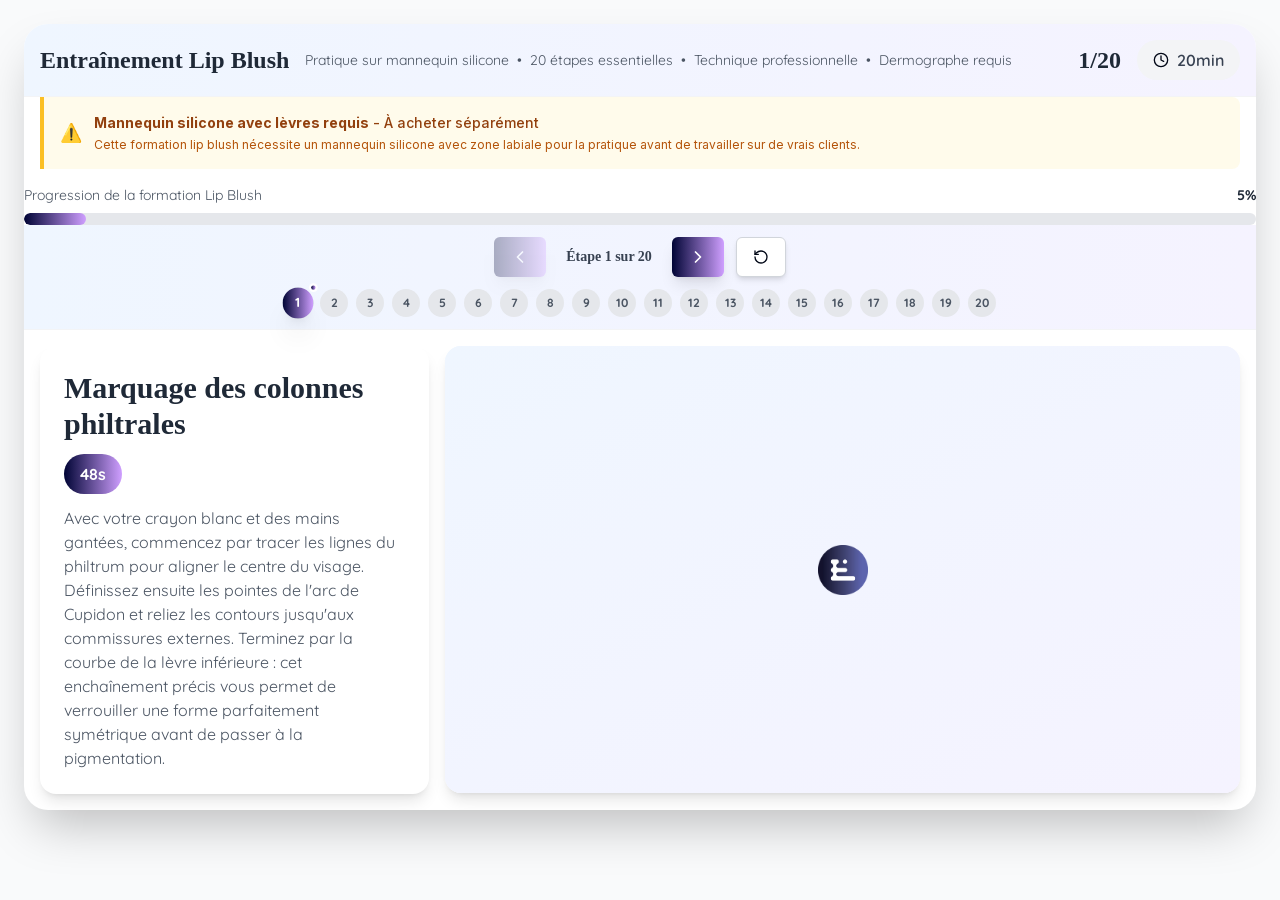
==== index.html @ 241f8597 "deploy: af7aab3ced83eb5c9ec99452e1ac69b1772c930b" ====
<!DOCTYPE html><html lang="en"><head><meta charSet="utf-8"/><meta name="viewport" content="width=device-width, initial-scale=1"/><link rel="preload" href="/_next/static/media/e4af272ccee01ff0-s.p.woff2" as="font" crossorigin="" type="font/woff2"/><link rel="stylesheet" href="/_next/static/css/b85b2c3dd0efe36e.css" data-precedence="next"/><link rel="preload" as="script" fetchPriority="low" href="/_next/static/chunks/webpack-371d1806992fc37c.js"/><script src="/_next/static/chunks/8bc8d761-1f9574afc9c856c7.js" async=""></script><script src="/_next/static/chunks/240-4ed3c83173c5999c.js" async=""></script><script src="/_next/static/chunks/main-app-2526d505be9d9907.js" async=""></script><script src="/_next/static/chunks/57-a1cb00b3a72c7ec3.js" async=""></script><script src="/_next/static/chunks/app/page-15923ea3c5dfd4e1.js" async=""></script><title>Microneedling Interactive Guide</title><meta name="description" content="Interactive guide to microneedling process and benefits"/><meta name="generator" content="v0.app"/><meta name="next-size-adjust"/><link href="https://fonts.googleapis.com/css2?family=LT+Saeada:wght@400;700&amp;family=Quicksand:wght@300;400;500;600;700&amp;display=swap" rel="stylesheet"/><script src="/_next/static/chunks/polyfills-42372ed130431b0a.js" noModule=""></script></head><body class="__className_f367f3"><main class="flex min-h-screen flex-col items-center p-2 bg-gray-50"><div class="w-full max-w-7xl mx-auto p-2 md:p-4"><div class="relative bg-white rounded-3xl shadow-2xl overflow-hidden"><div class="bg-gradient-to-r from-blue-50 to-violet-50 p-4 border-b border-gray-100"><div class="flex flex-col sm:flex-row justify-between items-center gap-3 sm:gap-0"><div class="flex flex-col sm:flex-row items-center gap-2 sm:gap-4"><h1 class="text-xl sm:text-2xl font-bold font-saeada text-gray-800">Entraînement Lip Blush</h1><div class="flex flex-wrap gap-2 text-sm font-quicksand text-gray-600"><span>Pratique sur mannequin silicone</span><span class="hidden sm:inline">•</span><span>20 étapes essentielles</span><span class="hidden sm:inline">•</span><span>Technique professionnelle</span><span class="hidden sm:inline">•</span><span>Dermographe requis</span></div></div><div class="flex items-center gap-3 sm:gap-4"><span class="text-xl sm:text-2xl font-bold font-saeada text-gray-800">1<!-- -->/<!-- -->20</span><div class="flex items-center gap-2 bg-gray-100 px-3 py-1 sm:px-4 sm:py-2 rounded-full"><svg xmlns="http://www.w3.org/2000/svg" width="14" height="14" viewBox="0 0 24 24" fill="none" stroke="currentColor" stroke-width="2" stroke-linecap="round" stroke-linejoin="round" class="lucide lucide-clock sm:w-4 sm:h-4"><circle cx="12" cy="12" r="10"></circle><polyline points="12 6 12 12 16 14"></polyline></svg><span class="text-sm sm:text-base font-semibold font-quicksand text-gray-700">20min</span></div></div></div></div><div class="mx-2 md:mx-4 mb-4"><div class="bg-amber-50 border-l-4 border-amber-400 p-4 rounded-r-lg"><div class="flex items-center"><div class="flex-shrink-0"><span class="text-amber-600 text-lg">⚠️</span></div><div class="ml-3"><p class="text-sm font-medium text-amber-800"><strong>Mannequin silicone avec lèvres requis</strong> - À acheter séparément</p><p class="text-xs text-amber-700 mt-1">Cette formation lip blush nécessite un mannequin silicone avec zone labiale pour la pratique avant de travailler sur de vrais clients.</p></div></div></div></div><div class="mt-4"><div class="flex items-center justify-between mb-2"><span class="text-sm font-quicksand text-gray-600">Progression de la formation Lip Blush</span><span class="text-sm font-bold font-quicksand text-gray-800">5<!-- -->%</span></div><div class="w-full bg-gray-200 rounded-full h-3 overflow-hidden"><div class="h-full bg-gradient-to-r from-[#000435] to-[#CF9FFF] rounded-full" style="width:0px"></div></div></div><div class="px-2 md:px-4 py-3 bg-gradient-to-r from-blue-50 to-violet-50 border-b border-gray-100"><div class="flex justify-center items-center mb-3"><div class="flex items-center gap-2 sm:gap-3"><button class="inline-flex items-center justify-center whitespace-nowrap rounded-md font-medium ring-offset-white transition-colors focus-visible:outline-none focus-visible:ring-2 focus-visible:ring-slate-950 focus-visible:ring-offset-2 disabled:pointer-events-none dark:ring-offset-slate-950 dark:focus-visible:ring-slate-300 border border-slate-200 hover:bg-slate-100 hover:text-slate-900 dark:border-slate-800 dark:bg-slate-950 dark:hover:bg-slate-800 dark:hover:text-slate-50 h-10 px-3 py-2 sm:px-4 sm:py-3 bg-[#000435] bg-gradient-to-r from-[#000435] to-[#CF9FFF] text-white border-none hover:from-[#000435]/90 hover:to-[#CF9FFF]/90 disabled:cursor-not-allowed font-quicksand text-sm sm:text-base shadow-lg disabled:opacity-30" disabled=""><svg xmlns="http://www.w3.org/2000/svg" width="18" height="18" viewBox="0 0 24 24" fill="none" stroke="currentColor" stroke-width="2" stroke-linecap="round" stroke-linejoin="round" class="lucide lucide-chevron-left sm:w-5 sm:h-5"><path d="m15 18-6-6 6-6"></path></svg></button><span class="text-sm font-semibold font-saeada text-gray-700 px-2 hidden sm:block">Étape <!-- -->1<!-- --> sur <!-- -->20</span><button class="inline-flex items-center justify-center whitespace-nowrap rounded-md font-medium ring-offset-white transition-colors focus-visible:outline-none focus-visible:ring-2 focus-visible:ring-slate-950 focus-visible:ring-offset-2 disabled:pointer-events-none dark:ring-offset-slate-950 dark:focus-visible:ring-slate-300 border border-slate-200 hover:bg-slate-100 hover:text-slate-900 dark:border-slate-800 dark:bg-slate-950 dark:hover:bg-slate-800 dark:hover:text-slate-50 h-10 px-3 py-2 sm:px-4 sm:py-3 bg-[#000435] bg-gradient-to-r from-[#000435] to-[#CF9FFF] text-white border-none hover:from-[#000435]/90 hover:to-[#CF9FFF]/90 disabled:cursor-not-allowed font-quicksand text-sm sm:text-base shadow-lg disabled:opacity-30"><svg xmlns="http://www.w3.org/2000/svg" width="18" height="18" viewBox="0 0 24 24" fill="none" stroke="currentColor" stroke-width="2" stroke-linecap="round" stroke-linejoin="round" class="lucide lucide-chevron-right sm:w-5 sm:h-5"><path d="m9 18 6-6-6-6"></path></svg></button><button class="inline-flex items-center justify-center whitespace-nowrap rounded-md font-medium ring-offset-white transition-colors focus-visible:outline-none focus-visible:ring-2 focus-visible:ring-slate-950 focus-visible:ring-offset-2 disabled:pointer-events-none disabled:opacity-50 dark:ring-offset-slate-950 dark:focus-visible:ring-slate-300 border hover:text-slate-900 dark:border-slate-800 dark:bg-slate-950 dark:hover:bg-slate-800 dark:hover:text-slate-50 h-10 px-3 py-2 sm:px-4 sm:py-3 bg-white border-gray-300 hover:bg-gray-50 font-quicksand text-sm sm:text-base shadow-md"><svg xmlns="http://www.w3.org/2000/svg" width="16" height="16" viewBox="0 0 24 24" fill="none" stroke="currentColor" stroke-width="2" stroke-linecap="round" stroke-linejoin="round" class="lucide lucide-rotate-ccw sm:w-4 sm:h-4"><path d="M3 12a9 9 0 1 0 9-9 9.75 9.75 0 0 0-6.74 2.74L3 8"></path><path d="M3 3v5h5"></path></svg></button></div></div><div class="flex justify-center"><div class="flex gap-1 md:gap-2 flex-wrap justify-center max-w-full"><button class="relative w-6 h-6 md:w-7 md:h-7 rounded-full transition-all duration-300 flex items-center justify-center text-xs font-bold font-quicksand flex-shrink-0 bg-[#000435] bg-gradient-to-r from-[#000435] to-[#CF9FFF] text-white shadow-xl scale-110" tabindex="0"><span class="text-xs">1</span><div class="absolute -top-1 -right-1 bg-white rounded-full p-0.5 z-20 shadow-lg" style="transform:scale(0)"><div class="w-1 h-1 bg-gradient-to-r from-[#000435] to-[#CF9FFF] rounded-full animate-pulse"></div></div></button><button class="relative w-6 h-6 md:w-7 md:h-7 rounded-full transition-all duration-300 flex items-center justify-center text-xs font-bold font-quicksand flex-shrink-0 bg-gray-200 text-gray-600 hover:bg-gray-300" tabindex="0"><span class="text-xs">2</span></button><button class="relative w-6 h-6 md:w-7 md:h-7 rounded-full transition-all duration-300 flex items-center justify-center text-xs font-bold font-quicksand flex-shrink-0 bg-gray-200 text-gray-600 hover:bg-gray-300" tabindex="0"><span class="text-xs">3</span></button><button class="relative w-6 h-6 md:w-7 md:h-7 rounded-full transition-all duration-300 flex items-center justify-center text-xs font-bold font-quicksand flex-shrink-0 bg-gray-200 text-gray-600 hover:bg-gray-300" tabindex="0"><span class="text-xs">4</span></button><button class="relative w-6 h-6 md:w-7 md:h-7 rounded-full transition-all duration-300 flex items-center justify-center text-xs font-bold font-quicksand flex-shrink-0 bg-gray-200 text-gray-600 hover:bg-gray-300" tabindex="0"><span class="text-xs">5</span></button><button class="relative w-6 h-6 md:w-7 md:h-7 rounded-full transition-all duration-300 flex items-center justify-center text-xs font-bold font-quicksand flex-shrink-0 bg-gray-200 text-gray-600 hover:bg-gray-300" tabindex="0"><span class="text-xs">6</span></button><button class="relative w-6 h-6 md:w-7 md:h-7 rounded-full transition-all duration-300 flex items-center justify-center text-xs font-bold font-quicksand flex-shrink-0 bg-gray-200 text-gray-600 hover:bg-gray-300" tabindex="0"><span class="text-xs">7</span></button><button class="relative w-6 h-6 md:w-7 md:h-7 rounded-full transition-all duration-300 flex items-center justify-center text-xs font-bold font-quicksand flex-shrink-0 bg-gray-200 text-gray-600 hover:bg-gray-300" tabindex="0"><span class="text-xs">8</span></button><button class="relative w-6 h-6 md:w-7 md:h-7 rounded-full transition-all duration-300 flex items-center justify-center text-xs font-bold font-quicksand flex-shrink-0 bg-gray-200 text-gray-600 hover:bg-gray-300" tabindex="0"><span class="text-xs">9</span></button><button class="relative w-6 h-6 md:w-7 md:h-7 rounded-full transition-all duration-300 flex items-center justify-center text-xs font-bold font-quicksand flex-shrink-0 bg-gray-200 text-gray-600 hover:bg-gray-300" tabindex="0"><span class="text-xs">10</span></button><button class="relative w-6 h-6 md:w-7 md:h-7 rounded-full transition-all duration-300 flex items-center justify-center text-xs font-bold font-quicksand flex-shrink-0 bg-gray-200 text-gray-600 hover:bg-gray-300" tabindex="0"><span class="text-xs">11</span></button><button class="relative w-6 h-6 md:w-7 md:h-7 rounded-full transition-all duration-300 flex items-center justify-center text-xs font-bold font-quicksand flex-shrink-0 bg-gray-200 text-gray-600 hover:bg-gray-300" tabindex="0"><span class="text-xs">12</span></button><button class="relative w-6 h-6 md:w-7 md:h-7 rounded-full transition-all duration-300 flex items-center justify-center text-xs font-bold font-quicksand flex-shrink-0 bg-gray-200 text-gray-600 hover:bg-gray-300" tabindex="0"><span class="text-xs">13</span></button><button class="relative w-6 h-6 md:w-7 md:h-7 rounded-full transition-all duration-300 flex items-center justify-center text-xs font-bold font-quicksand flex-shrink-0 bg-gray-200 text-gray-600 hover:bg-gray-300" tabindex="0"><span class="text-xs">14</span></button><button class="relative w-6 h-6 md:w-7 md:h-7 rounded-full transition-all duration-300 flex items-center justify-center text-xs font-bold font-quicksand flex-shrink-0 bg-gray-200 text-gray-600 hover:bg-gray-300" tabindex="0"><span class="text-xs">15</span></button><button class="relative w-6 h-6 md:w-7 md:h-7 rounded-full transition-all duration-300 flex items-center justify-center text-xs font-bold font-quicksand flex-shrink-0 bg-gray-200 text-gray-600 hover:bg-gray-300" tabindex="0"><span class="text-xs">16</span></button><button class="relative w-6 h-6 md:w-7 md:h-7 rounded-full transition-all duration-300 flex items-center justify-center text-xs font-bold font-quicksand flex-shrink-0 bg-gray-200 text-gray-600 hover:bg-gray-300" tabindex="0"><span class="text-xs">17</span></button><button class="relative w-6 h-6 md:w-7 md:h-7 rounded-full transition-all duration-300 flex items-center justify-center text-xs font-bold font-quicksand flex-shrink-0 bg-gray-200 text-gray-600 hover:bg-gray-300" tabindex="0"><span class="text-xs">18</span></button><button class="relative w-6 h-6 md:w-7 md:h-7 rounded-full transition-all duration-300 flex items-center justify-center text-xs font-bold font-quicksand flex-shrink-0 bg-gray-200 text-gray-600 hover:bg-gray-300" tabindex="0"><span class="text-xs">19</span></button><button class="relative w-6 h-6 md:w-7 md:h-7 rounded-full transition-all duration-300 flex items-center justify-center text-xs font-bold font-quicksand flex-shrink-0 bg-gray-200 text-gray-600 hover:bg-gray-300" tabindex="0"><span class="text-xs">20</span></button></div></div></div><div class="grid grid-cols-1 md:grid-cols-12 gap-4 p-2 md:p-4"><div class="md:col-span-4 hidden md:flex flex-col justify-center"><div class="bg-white rounded-2xl p-4 md:p-6 shadow-lg" style="opacity:0;transform:translateX(-20px)"><h2 class="text-2xl md:text-3xl font-bold font-saeada text-gray-800 mb-2 md:mb-3 text-center md:text-left">Marquage des colonnes philtrales</h2><div class="flex justify-center md:justify-start mb-3"><span class="inline-block px-3 py-1 md:px-4 md:py-2 bg-[#000435] bg-gradient-to-r from-[#000435] to-[#CF9FFF] text-white rounded-full text-sm md:text-base font-bold font-quicksand">48s</span></div><p class="text-sm md:text-base font-quicksand text-gray-600 leading-relaxed text-center md:text-left">Avec votre crayon blanc et des mains gantées, commencez par tracer les lignes du philtrum pour aligner le centre du visage. Définissez ensuite les pointes de l&#x27;arc de Cupidon et reliez les contours jusqu&#x27;aux commissures externes. Terminez par la courbe de la lèvre inférieure : cet enchaînement précis vous permet de verrouiller une forme parfaitement symétrique avant de passer à la pigmentation.</p></div></div><div class="md:col-span-8 order-first md:order-none"><div class="relative"><div class="relative w-full aspect-video bg-gradient-to-br from-blue-50 to-violet-50 rounded-2xl overflow-hidden shadow-lg" style="opacity:0;transform:scale(0.95)"><div class="relative w-full h-full"><iframe class="w-full h-full" src="https://player.vimeo.com/video/1155571172?h=7f2b0a4b63&amp;badge=0&amp;autopause=0&amp;player_id=0&amp;app_id=58479&amp;autoplay=1&amp;loop=1&amp;controls=0" frameBorder="0" allow="autoplay; fullscreen; picture-in-picture; clipboard-write; encrypted-media; web-share" allowFullScreen="" loading="eager"></iframe><div class="loading-spinner absolute inset-0 flex items-center justify-center bg-gradient-to-br from-blue-50 to-violet-50"><img alt="Loading..." loading="lazy" width="50" height="50" decoding="async" data-nimg="1" class="animate-spin" style="color:transparent" src="/loading-spinner.png"/></div></div></div></div></div></div></div></div></main><script src="/_next/static/chunks/webpack-371d1806992fc37c.js" async=""></script><script>(self.__next_f=self.__next_f||[]).push([0]);self.__next_f.push([2,null])</script><script>self.__next_f.push([1,"1:HL[\"/_next/static/media/e4af272ccee01ff0-s.p.woff2\",\"font\",{\"crossOrigin\":\"\",\"type\":\"font/woff2\"}]\n2:HL[\"/_next/static/css/b85b2c3dd0efe36e.css\",\"style\"]\n"])</script><script>self.__next_f.push([1,"3:I[7266,[],\"\"]\n5:I[4213,[\"57\",\"static/chunks/57-a1cb00b3a72c7ec3.js\",\"931\",\"static/chunks/app/page-15923ea3c5dfd4e1.js\"],\"default\"]\n6:I[2110,[],\"\"]\n7:I[4718,[],\"\"]\n9:I[4735,[],\"\"]\na:[]\n"])</script><script>self.__next_f.push([1,"0:[\"$\",\"$L3\",null,{\"buildId\":\"nMCW0YMssfmpNDm7JcyD-\",\"assetPrefix\":\"\",\"urlParts\":[\"\",\"\"],\"initialTree\":[\"\",{\"children\":[\"__PAGE__\",{}]},\"$undefined\",\"$undefined\",true],\"initialSeedData\":[\"\",{\"children\":[\"__PAGE__\",{},[[\"$L4\",[\"$\",\"main\",null,{\"className\":\"flex min-h-screen flex-col items-center p-2 bg-gray-50\",\"children\":[\"$\",\"$L5\",null,{}]}],null],null],null]},[[[[\"$\",\"link\",\"0\",{\"rel\":\"stylesheet\",\"href\":\"/_next/static/css/b85b2c3dd0efe36e.css\",\"precedence\":\"next\",\"crossOrigin\":\"$undefined\"}]],[\"$\",\"html\",null,{\"lang\":\"en\",\"children\":[[\"$\",\"head\",null,{\"children\":[false,[\"$\",\"link\",null,{\"href\":\"https://fonts.googleapis.com/css2?family=LT+Saeada:wght@400;700\u0026family=Quicksand:wght@300;400;500;600;700\u0026display=swap\",\"rel\":\"stylesheet\"}]]}],[\"$\",\"body\",null,{\"className\":\"__className_f367f3\",\"children\":[\"$\",\"$L6\",null,{\"parallelRouterKey\":\"children\",\"segmentPath\":[\"children\"],\"error\":\"$undefined\",\"errorStyles\":\"$undefined\",\"errorScripts\":\"$undefined\",\"template\":[\"$\",\"$L7\",null,{}],\"templateStyles\":\"$undefined\",\"templateScripts\":\"$undefined\",\"notFound\":[[\"$\",\"title\",null,{\"children\":\"404: This page could not be found.\"}],[\"$\",\"div\",null,{\"style\":{\"fontFamily\":\"system-ui,\\\"Segoe UI\\\",Roboto,Helvetica,Arial,sans-serif,\\\"Apple Color Emoji\\\",\\\"Segoe UI Emoji\\\"\",\"height\":\"100vh\",\"textAlign\":\"center\",\"display\":\"flex\",\"flexDirection\":\"column\",\"alignItems\":\"center\",\"justifyContent\":\"center\"},\"children\":[\"$\",\"div\",null,{\"children\":[[\"$\",\"style\",null,{\"dangerouslySetInnerHTML\":{\"__html\":\"body{color:#000;background:#fff;margin:0}.next-error-h1{border-right:1px solid rgba(0,0,0,.3)}@media (prefers-color-scheme:dark){body{color:#fff;background:#000}.next-error-h1{border-right:1px solid rgba(255,255,255,.3)}}\"}}],[\"$\",\"h1\",null,{\"className\":\"next-error-h1\",\"style\":{\"display\":\"inline-block\",\"margin\":\"0 20px 0 0\",\"padding\":\"0 23px 0 0\",\"fontSize\":24,\"fontWeight\":500,\"verticalAlign\":\"top\",\"lineHeight\":\"49px\"},\"children\":\"404\"}],[\"$\",\"div\",null,{\"style\":{\"display\":\"inline-block\"},\"children\":[\"$\",\"h2\",null,{\"style\":{\"fontSize\":14,\"fontWeight\":400,\"lineHeight\":\"49px\",\"margin\":0},\"children\":\"This page could not be found.\"}]}]]}]}]],\"notFoundStyles\":[]}]}]]}]],null],null],\"couldBeIntercepted\":false,\"initialHead\":[null,\"$L8\"],\"globalErrorComponent\":\"$9\",\"missingSlots\":\"$Wa\"}]\n"])</script><script>self.__next_f.push([1,"8:[[\"$\",\"meta\",\"0\",{\"name\":\"viewport\",\"content\":\"width=device-width, initial-scale=1\"}],[\"$\",\"meta\",\"1\",{\"charSet\":\"utf-8\"}],[\"$\",\"title\",\"2\",{\"children\":\"Microneedling Interactive Guide\"}],[\"$\",\"meta\",\"3\",{\"name\":\"description\",\"content\":\"Interactive guide to microneedling process and benefits\"}],[\"$\",\"meta\",\"4\",{\"name\":\"generator\",\"content\":\"v0.app\"}],[\"$\",\"meta\",\"5\",{\"name\":\"next-size-adjust\"}]]\n4:null\n"])</script></body></html>
---- _next/static/css/b85b2c3dd0efe36e.css ----
@font-face{font-family:__Inter_f367f3;font-style:normal;font-weight:100 900;font-display:swap;src:url(/_next/static/media/ba9851c3c22cd980-s.woff2) format("woff2");unicode-range:u+0460-052f,u+1c80-1c8a,u+20b4,u+2de0-2dff,u+a640-a69f,u+fe2e-fe2f}@font-face{font-family:__Inter_f367f3;font-style:normal;font-weight:100 900;font-display:swap;src:url(/_next/static/media/21350d82a1f187e9-s.woff2) format("woff2");unicode-range:u+0301,u+0400-045f,u+0490-0491,u+04b0-04b1,u+2116}@font-face{font-family:__Inter_f367f3;font-style:normal;font-weight:100 900;font-display:swap;src:url(/_next/static/media/c5fe6dc8356a8c31-s.woff2) format("woff2");unicode-range:u+1f??}@font-face{font-family:__Inter_f367f3;font-style:normal;font-weight:100 900;font-display:swap;src:url(/_next/static/media/19cfc7226ec3afaa-s.woff2) format("woff2");unicode-range:u+0370-0377,u+037a-037f,u+0384-038a,u+038c,u+038e-03a1,u+03a3-03ff}@font-face{font-family:__Inter_f367f3;font-style:normal;font-weight:100 900;font-display:swap;src:url(/_next/static/media/df0a9ae256c0569c-s.woff2) format("woff2");unicode-range:u+0102-0103,u+0110-0111,u+0128-0129,u+0168-0169,u+01a0-01a1,u+01af-01b0,u+0300-0301,u+0303-0304,u+0308-0309,u+0323,u+0329,u+1ea0-1ef9,u+20ab}@font-face{font-family:__Inter_f367f3;font-style:normal;font-weight:100 900;font-display:swap;src:url(/_next/static/media/8e9860b6e62d6359-s.woff2) format("woff2");unicode-range:u+0100-02ba,u+02bd-02c5,u+02c7-02cc,u+02ce-02d7,u+02dd-02ff,u+0304,u+0308,u+0329,u+1d00-1dbf,u+1e00-1e9f,u+1ef2-1eff,u+2020,u+20a0-20ab,u+20ad-20c0,u+2113,u+2c60-2c7f,u+a720-a7ff}@font-face{font-family:__Inter_f367f3;font-style:normal;font-weight:100 900;font-display:swap;src:url(/_next/static/media/e4af272ccee01ff0-s.p.woff2) format("woff2");unicode-range:u+00??,u+0131,u+0152-0153,u+02bb-02bc,u+02c6,u+02da,u+02dc,u+0304,u+0308,u+0329,u+2000-206f,u+20ac,u+2122,u+2191,u+2193,u+2212,u+2215,u+feff,u+fffd}@font-face{font-family:__Inter_Fallback_f367f3;src:local("Arial");ascent-override:90.49%;descent-override:22.56%;line-gap-override:0.00%;size-adjust:107.06%}.__className_f367f3{font-family:__Inter_f367f3,__Inter_Fallback_f367f3;font-style:normal}*,:after,:before{--tw-border-spacing-x:0;--tw-border-spacing-y:0;--tw-translate-x:0;--tw-translate-y:0;--tw-rotate:0;--tw-skew-x:0;--tw-skew-y:0;--tw-scale-x:1;--tw-scale-y:1;--tw-pan-x: ;--tw-pan-y: ;--tw-pinch-zoom: ;--tw-scroll-snap-strictness:proximity;--tw-gradient-from-position: ;--tw-gradient-via-position: ;--tw-gradient-to-position: ;--tw-ordinal: ;--tw-slashed-zero: ;--tw-numeric-figure: ;--tw-numeric-spacing: ;--tw-numeric-fraction: ;--tw-ring-inset: ;--tw-ring-offset-width:0px;--tw-ring-offset-color:#fff;--tw-ring-color:rgba(59,130,246,.5);--tw-ring-offset-shadow:0 0 #0000;--tw-ring-shadow:0 0 #0000;--tw-shadow:0 0 #0000;--tw-shadow-colored:0 0 #0000;--tw-blur: ;--tw-brightness: ;--tw-contrast: ;--tw-grayscale: ;--tw-hue-rotate: ;--tw-invert: ;--tw-saturate: ;--tw-sepia: ;--tw-drop-shadow: ;--tw-backdrop-blur: ;--tw-backdrop-brightness: ;--tw-backdrop-contrast: ;--tw-backdrop-grayscale: ;--tw-backdrop-hue-rotate: ;--tw-backdrop-invert: ;--tw-backdrop-opacity: ;--tw-backdrop-saturate: ;--tw-backdrop-sepia: ;--tw-contain-size: ;--tw-contain-layout: ;--tw-contain-paint: ;--tw-contain-style: }::backdrop{--tw-border-spacing-x:0;--tw-border-spacing-y:0;--tw-translate-x:0;--tw-translate-y:0;--tw-rotate:0;--tw-skew-x:0;--tw-skew-y:0;--tw-scale-x:1;--tw-scale-y:1;--tw-pan-x: ;--tw-pan-y: ;--tw-pinch-zoom: ;--tw-scroll-snap-strictness:proximity;--tw-gradient-from-position: ;--tw-gradient-via-position: ;--tw-gradient-to-position: ;--tw-ordinal: ;--tw-slashed-zero: ;--tw-numeric-figure: ;--tw-numeric-spacing: ;--tw-numeric-fraction: ;--tw-ring-inset: ;--tw-ring-offset-width:0px;--tw-ring-offset-color:#fff;--tw-ring-color:rgba(59,130,246,.5);--tw-ring-offset-shadow:0 0 #0000;--tw-ring-shadow:0 0 #0000;--tw-shadow:0 0 #0000;--tw-shadow-colored:0 0 #0000;--tw-blur: ;--tw-brightness: ;--tw-contrast: ;--tw-grayscale: ;--tw-hue-rotate: ;--tw-invert: ;--tw-saturate: ;--tw-sepia: ;--tw-drop-shadow: ;--tw-backdrop-blur: ;--tw-backdrop-brightness: ;--tw-backdrop-contrast: ;--tw-backdrop-grayscale: ;--tw-backdrop-hue-rotate: ;--tw-backdrop-invert: ;--tw-backdrop-opacity: ;--tw-backdrop-saturate: ;--tw-backdrop-sepia: ;--tw-contain-size: ;--tw-contain-layout: ;--tw-contain-paint: ;--tw-contain-style: }/*
! tailwindcss v3.4.19 | MIT License | https://tailwindcss.com
*/*,:after,:before{box-sizing:border-box;border:0 solid #e5e7eb}:after,:before{--tw-content:""}:host,html{line-height:1.5;-webkit-text-size-adjust:100%;-moz-tab-size:4;tab-size:4;font-family:ui-sans-serif,system-ui,sans-serif,Apple Color Emoji,Segoe UI Emoji,Segoe UI Symbol,Noto Color Emoji;font-feature-settings:normal;font-variation-settings:normal;-webkit-tap-highlight-color:transparent}body{margin:0;line-height:inherit}hr{height:0;color:inherit;border-top-width:1px}abbr:where([title]){text-decoration:underline dotted}h1,h2,h3,h4,h5,h6{font-size:inherit;font-weight:inherit}a{color:inherit;text-decoration:inherit}b,strong{font-weight:bolder}code,kbd,pre,samp{font-family:ui-monospace,SFMono-Regular,Menlo,Monaco,Consolas,Liberation Mono,Courier New,monospace;font-feature-settings:normal;font-variation-settings:normal;font-size:1em}small{font-size:80%}sub,sup{font-size:75%;line-height:0;position:relative;vertical-align:baseline}sub{bottom:-.25em}sup{top:-.5em}table{text-indent:0;border-color:inherit;border-collapse:collapse}button,input,optgroup,select,textarea{font-family:inherit;font-feature-settings:inherit;font-variation-settings:inherit;font-size:100%;font-weight:inherit;line-height:inherit;letter-spacing:inherit;color:inherit;margin:0;padding:0}button,select{text-transform:none}button,input:where([type=button]),input:where([type=reset]),input:where([type=submit]){-webkit-appearance:button;background-color:transparent;background-image:none}:-moz-focusring{outline:auto}:-moz-ui-invalid{box-shadow:none}progress{vertical-align:baseline}::-webkit-inner-spin-button,::-webkit-outer-spin-button{height:auto}[type=search]{-webkit-appearance:textfield;outline-offset:-2px}::-webkit-search-decoration{-webkit-appearance:none}::-webkit-file-upload-button{-webkit-appearance:button;font:inherit}summary{display:list-item}blockquote,dd,dl,figure,h1,h2,h3,h4,h5,h6,hr,p,pre{margin:0}fieldset{margin:0}fieldset,legend{padding:0}menu,ol,ul{list-style:none;margin:0;padding:0}dialog{padding:0}textarea{resize:vertical}input::placeholder,textarea::placeholder{opacity:1;color:#9ca3af}[role=button],button{cursor:pointer}:disabled{cursor:default}audio,canvas,embed,iframe,img,object,svg,video{display:block;vertical-align:middle}img,video{max-width:100%;height:auto}[hidden]:where(:not([hidden=until-found])){display:none}:root{--background:0 0% 100%;--foreground:222.2 84% 4.9%;--card:0 0% 100%;--card-foreground:222.2 84% 4.9%;--popover:0 0% 100%;--popover-foreground:222.2 84% 4.9%;--primary:222.2 47.4% 11.2%;--primary-foreground:210 40% 98%;--secondary:210 40% 96%;--secondary-foreground:222.2 84% 4.9%;--muted:210 40% 96%;--muted-foreground:215.4 16.3% 46.9%;--accent:210 40% 96%;--accent-foreground:222.2 84% 4.9%;--destructive:0 84.2% 60.2%;--destructive-foreground:210 40% 98%;--border:214.3 31.8% 91.4%;--input:214.3 31.8% 91.4%;--ring:222.2 84% 4.9%;--radius:0.5rem;--chart-1:12 76% 61%;--chart-2:173 58% 39%;--chart-3:197 37% 24%;--chart-4:43 74% 66%;--chart-5:27 87% 67%}.dark{--background:222.2 84% 4.9%;--foreground:210 40% 98%;--card:222.2 84% 4.9%;--card-foreground:210 40% 98%;--popover:222.2 84% 4.9%;--popover-foreground:210 40% 98%;--primary:210 40% 98%;--primary-foreground:222.2 47.4% 11.2%;--secondary:217.2 32.6% 17.5%;--secondary-foreground:210 40% 98%;--muted:217.2 32.6% 17.5%;--muted-foreground:215 20.2% 65.1%;--accent:217.2 32.6% 17.5%;--accent-foreground:210 40% 98%;--destructive:0 62.8% 30.6%;--destructive-foreground:210 40% 98%;--border:217.2 32.6% 17.5%;--input:217.2 32.6% 17.5%;--ring:212.7 26.8% 83.9%;--chart-1:220 70% 50%;--chart-2:160 60% 45%;--chart-3:30 80% 55%;--chart-4:280 65% 60%;--chart-5:340 75% 55%}*{border-color:hsl(var(--border))}body{background-color:hsl(var(--background));color:hsl(var(--foreground))}.sr-only{position:absolute;width:1px;height:1px;padding:0;margin:-1px;overflow:hidden;clip:rect(0,0,0,0);white-space:nowrap;border-width:0}.pointer-events-none{pointer-events:none}.pointer-events-auto{pointer-events:auto}.visible{visibility:visible}.invisible{visibility:hidden}.fixed{position:fixed}.absolute{position:absolute}.relative{position:relative}.inset-0{inset:0}.inset-x-0{left:0;right:0}.inset-y-0{top:0;bottom:0}.-bottom-12{bottom:-3rem}.-bottom-16{bottom:-4rem}.-left-12{left:-3rem}.-right-1{right:-.25rem}.-right-12{right:-3rem}.-right-2{right:-.5rem}.-top-1{top:-.25rem}.-top-12{top:-3rem}.-top-2{top:-.5rem}.bottom-0{bottom:0}.left-0{left:0}.left-1\/2{left:50%}.left-2{left:.5rem}.left-4{left:1rem}.left-\[50\%\]{left:50%}.right-0{right:0}.right-1{right:.25rem}.right-2{right:.5rem}.right-3{right:.75rem}.right-4{right:1rem}.top-0{top:0}.top-1\.5{top:.375rem}.top-1\/2{top:50%}.top-2{top:.5rem}.top-3\.5{top:.875rem}.top-4{top:1rem}.top-\[1px\]{top:1px}.top-\[50\%\]{top:50%}.top-\[60\%\]{top:60%}.top-full{top:100%}.z-10{z-index:10}.z-20{z-index:20}.z-50{z-index:50}.z-\[100\]{z-index:100}.z-\[1\]{z-index:1}.order-first{order:-9999}.-mx-1{margin-left:-.25rem;margin-right:-.25rem}.mx-2{margin-left:.5rem;margin-right:.5rem}.mx-3\.5{margin-left:.875rem;margin-right:.875rem}.mx-4{margin-left:1rem;margin-right:1rem}.mx-auto{margin-left:auto;margin-right:auto}.my-0\.5{margin-top:.125rem;margin-bottom:.125rem}.my-1{margin-top:.25rem;margin-bottom:.25rem}.my-4{margin-top:1rem;margin-bottom:1rem}.-ml-4{margin-left:-1rem}.-mt-4{margin-top:-1rem}.mb-1{margin-bottom:.25rem}.mb-2{margin-bottom:.5rem}.mb-3{margin-bottom:.75rem}.mb-4{margin-bottom:1rem}.mb-6{margin-bottom:1.5rem}.ml-1{margin-left:.25rem}.ml-3{margin-left:.75rem}.ml-auto{margin-left:auto}.mr-2{margin-right:.5rem}.mt-1{margin-top:.25rem}.mt-1\.5{margin-top:.375rem}.mt-2{margin-top:.5rem}.mt-24{margin-top:6rem}.mt-3{margin-top:.75rem}.mt-4{margin-top:1rem}.mt-6{margin-top:1.5rem}.mt-8{margin-top:2rem}.mt-auto{margin-top:auto}.block{display:block}.inline-block{display:inline-block}.flex{display:flex}.inline-flex{display:inline-flex}.table{display:table}.grid{display:grid}.hidden{display:none}.aspect-square{aspect-ratio:1/1}.aspect-video{aspect-ratio:16/9}.size-4{width:1rem;height:1rem}.size-\[--cell-size\]{width:var(--cell-size);height:var(--cell-size)}.h-1{height:.25rem}.h-1\.5{height:.375rem}.h-10{height:2.5rem}.h-11{height:2.75rem}.h-12{height:3rem}.h-2{height:.5rem}.h-2\.5{height:.625rem}.h-20{height:5rem}.h-3{height:.75rem}.h-3\.5{height:.875rem}.h-4{height:1rem}.h-5{height:1.25rem}.h-6{height:1.5rem}.h-7{height:1.75rem}.h-8{height:2rem}.h-9{height:2.25rem}.h-\[--cell-size\]{height:var(--cell-size)}.h-\[1px\]{height:1px}.h-\[var\(--radix-navigation-menu-viewport-height\)\]{height:var(--radix-navigation-menu-viewport-height)}.h-\[var\(--radix-select-trigger-height\)\]{height:var(--radix-select-trigger-height)}.h-auto{height:auto}.h-full{height:100%}.h-px{height:1px}.h-svh{height:100svh}.max-h-96{max-height:24rem}.max-h-\[300px\]{max-height:300px}.max-h-\[80vh\]{max-height:80vh}.max-h-full{max-height:100%}.max-h-screen{max-height:100vh}.min-h-0{min-height:0}.min-h-\[80px\]{min-height:80px}.min-h-screen{min-height:100vh}.min-h-svh{min-height:100svh}.w-0{width:0}.w-1{width:.25rem}.w-10{width:2.5rem}.w-11{width:2.75rem}.w-2{width:.5rem}.w-2\.5{width:.625rem}.w-20{width:5rem}.w-3{width:.75rem}.w-3\.5{width:.875rem}.w-3\/4{width:75%}.w-4{width:1rem}.w-5{width:1.25rem}.w-6{width:1.5rem}.w-64{width:16rem}.w-7{width:1.75rem}.w-72{width:18rem}.w-8{width:2rem}.w-9{width:2.25rem}.w-\[--cell-size\]{width:var(--cell-size)}.w-\[--sidebar-width\]{width:var(--sidebar-width)}.w-\[100px\]{width:100px}.w-\[1px\]{width:1px}.w-auto{width:auto}.w-fit{width:fit-content}.w-full{width:100%}.w-max{width:max-content}.w-px{width:1px}.min-w-0{min-width:0}.min-w-10{min-width:2.5rem}.min-w-11{min-width:2.75rem}.min-w-5{min-width:1.25rem}.min-w-9{min-width:2.25rem}.min-w-\[--cell-size\]{min-width:var(--cell-size)}.min-w-\[12rem\]{min-width:12rem}.min-w-\[8rem\]{min-width:8rem}.min-w-\[var\(--radix-select-trigger-width\)\]{min-width:var(--radix-select-trigger-width)}.max-w-4xl{max-width:56rem}.max-w-6xl{max-width:72rem}.max-w-7xl{max-width:80rem}.max-w-\[--skeleton-width\]{max-width:var(--skeleton-width)}.max-w-full{max-width:100%}.max-w-lg{max-width:32rem}.max-w-max{max-width:max-content}.flex-1{flex:1 1 0%}.flex-shrink-0,.shrink-0{flex-shrink:0}.grow{flex-grow:1}.grow-0{flex-grow:0}.basis-full{flex-basis:100%}.caption-bottom{caption-side:bottom}.border-collapse{border-collapse:collapse}.-translate-x-1\/2{--tw-translate-x:-50%}.-translate-x-1\/2,.-translate-x-px{transform:translate(var(--tw-translate-x),var(--tw-translate-y)) rotate(var(--tw-rotate)) skewX(var(--tw-skew-x)) skewY(var(--tw-skew-y)) scaleX(var(--tw-scale-x)) scaleY(var(--tw-scale-y))}.-translate-x-px{--tw-translate-x:-1px}.-translate-y-1\/2{--tw-translate-y:-50%}.-translate-y-1\/2,.translate-x-\[-50\%\]{transform:translate(var(--tw-translate-x),var(--tw-translate-y)) rotate(var(--tw-rotate)) skewX(var(--tw-skew-x)) skewY(var(--tw-skew-y)) scaleX(var(--tw-scale-x)) scaleY(var(--tw-scale-y))}.translate-x-\[-50\%\]{--tw-translate-x:-50%}.translate-x-px{--tw-translate-x:1px}.translate-x-px,.translate-y-\[-50\%\]{transform:translate(var(--tw-translate-x),var(--tw-translate-y)) rotate(var(--tw-rotate)) skewX(var(--tw-skew-x)) skewY(var(--tw-skew-y)) scaleX(var(--tw-scale-x)) scaleY(var(--tw-scale-y))}.translate-y-\[-50\%\]{--tw-translate-y:-50%}.rotate-45{--tw-rotate:45deg}.rotate-45,.rotate-90{transform:translate(var(--tw-translate-x),var(--tw-translate-y)) rotate(var(--tw-rotate)) skewX(var(--tw-skew-x)) skewY(var(--tw-skew-y)) scaleX(var(--tw-scale-x)) scaleY(var(--tw-scale-y))}.rotate-90{--tw-rotate:90deg}.scale-110{--tw-scale-x:1.1;--tw-scale-y:1.1}.scale-110,.transform{transform:translate(var(--tw-translate-x),var(--tw-translate-y)) rotate(var(--tw-rotate)) skewX(var(--tw-skew-x)) skewY(var(--tw-skew-y)) scaleX(var(--tw-scale-x)) scaleY(var(--tw-scale-y))}@keyframes pulse{50%{opacity:.5}}.animate-pulse{animation:pulse 2s cubic-bezier(.4,0,.6,1) infinite}@keyframes spin{to{transform:rotate(1turn)}}.animate-spin{animation:spin 1s linear infinite}.cursor-default{cursor:default}.cursor-pointer{cursor:pointer}.touch-none{touch-action:none}.select-none{user-select:none}.list-none{list-style-type:none}.grid-cols-1{grid-template-columns:repeat(1,minmax(0,1fr))}.flex-row{flex-direction:row}.flex-col{flex-direction:column}.flex-col-reverse{flex-direction:column-reverse}.flex-wrap{flex-wrap:wrap}.items-start{align-items:flex-start}.items-end{align-items:flex-end}.items-center{align-items:center}.items-stretch{align-items:stretch}.justify-center{justify-content:center}.justify-between{justify-content:space-between}.gap-1{gap:.25rem}.gap-1\.5{gap:.375rem}.gap-2{gap:.5rem}.gap-3{gap:.75rem}.gap-4{gap:1rem}.gap-6{gap:1.5rem}.space-x-1>:not([hidden])~:not([hidden]){--tw-space-x-reverse:0;margin-right:calc(.25rem * var(--tw-space-x-reverse));margin-left:calc(.25rem * calc(1 - var(--tw-space-x-reverse)))}.space-x-4>:not([hidden])~:not([hidden]){--tw-space-x-reverse:0;margin-right:calc(1rem * var(--tw-space-x-reverse));margin-left:calc(1rem * calc(1 - var(--tw-space-x-reverse)))}.space-y-1\.5>:not([hidden])~:not([hidden]){--tw-space-y-reverse:0;margin-top:calc(.375rem * calc(1 - var(--tw-space-y-reverse)));margin-bottom:calc(.375rem * var(--tw-space-y-reverse))}.space-y-2>:not([hidden])~:not([hidden]){--tw-space-y-reverse:0;margin-top:calc(.5rem * calc(1 - var(--tw-space-y-reverse)));margin-bottom:calc(.5rem * var(--tw-space-y-reverse))}.overflow-auto{overflow:auto}.overflow-hidden{overflow:hidden}.overflow-y-auto{overflow-y:auto}.overflow-x-hidden{overflow-x:hidden}.whitespace-nowrap{white-space:nowrap}.break-words{overflow-wrap:break-word}.rounded-2xl{border-radius:1rem}.rounded-3xl{border-radius:1.5rem}.rounded-\[2px\]{border-radius:2px}.rounded-\[inherit\]{border-radius:inherit}.rounded-full{border-radius:9999px}.rounded-lg{border-radius:var(--radius)}.rounded-md{border-radius:calc(var(--radius) - 2px)}.rounded-none{border-radius:0}.rounded-sm{border-radius:calc(var(--radius) - 4px)}.rounded-xl{border-radius:.75rem}.rounded-l-md{border-top-left-radius:calc(var(--radius) - 2px);border-bottom-left-radius:calc(var(--radius) - 2px)}.rounded-r-lg{border-top-right-radius:var(--radius);border-bottom-right-radius:var(--radius)}.rounded-r-md{border-top-right-radius:calc(var(--radius) - 2px);border-bottom-right-radius:calc(var(--radius) - 2px)}.rounded-t-\[10px\]{border-top-left-radius:10px;border-top-right-radius:10px}.rounded-tl-sm{border-top-left-radius:calc(var(--radius) - 4px)}.border{border-width:1px}.border-2{border-width:2px}.border-\[1\.5px\]{border-width:1.5px}.border-y{border-top-width:1px}.border-b,.border-y{border-bottom-width:1px}.border-l{border-left-width:1px}.border-l-4{border-left-width:4px}.border-r{border-right-width:1px}.border-t{border-top-width:1px}.border-t-2{border-top-width:2px}.border-dashed{border-style:dashed}.border-none{border-style:none}.border-\[--color-border\]{border-color:var(--color-border)}.border-amber-400{--tw-border-opacity:1;border-color:rgb(251 191 36/var(--tw-border-opacity,1))}.border-border\/50{border-color:hsl(var(--border)/.5)}.border-destructive{border-color:hsl(var(--destructive))}.border-destructive\/50{border-color:hsl(var(--destructive)/.5)}.border-gray-100{--tw-border-opacity:1;border-color:rgb(243 244 246/var(--tw-border-opacity,1))}.border-gray-300{--tw-border-opacity:1;border-color:rgb(209 213 219/var(--tw-border-opacity,1))}.border-input{border-color:hsl(var(--input))}.border-primary{border-color:hsl(var(--primary))}.border-sidebar-border{border-color:hsl(var(--sidebar-border))}.border-slate-200{--tw-border-opacity:1;border-color:rgb(226 232 240/var(--tw-border-opacity,1))}.border-transparent{border-color:transparent}.border-white\/20{border-color:hsla(0,0%,100%,.2)}.border-l-transparent{border-left-color:transparent}.border-t-transparent{border-top-color:transparent}.bg-\[\#000435\]{--tw-bg-opacity:1;background-color:rgb(0 4 53/var(--tw-bg-opacity,1))}.bg-\[--color-bg\]{background-color:var(--color-bg)}.bg-accent{background-color:hsl(var(--accent))}.bg-amber-50{--tw-bg-opacity:1;background-color:rgb(255 251 235/var(--tw-bg-opacity,1))}.bg-background{background-color:hsl(var(--background))}.bg-black{--tw-bg-opacity:1;background-color:rgb(0 0 0/var(--tw-bg-opacity,1))}.bg-black\/80{background-color:rgba(0,0,0,.8)}.bg-blue-500{--tw-bg-opacity:1;background-color:rgb(59 130 246/var(--tw-bg-opacity,1))}.bg-border{background-color:hsl(var(--border))}.bg-card{background-color:hsl(var(--card))}.bg-destructive{background-color:hsl(var(--destructive))}.bg-foreground{background-color:hsl(var(--foreground))}.bg-gray-100{--tw-bg-opacity:1;background-color:rgb(243 244 246/var(--tw-bg-opacity,1))}.bg-gray-200{--tw-bg-opacity:1;background-color:rgb(229 231 235/var(--tw-bg-opacity,1))}.bg-gray-50{--tw-bg-opacity:1;background-color:rgb(249 250 251/var(--tw-bg-opacity,1))}.bg-green-400{--tw-bg-opacity:1;background-color:rgb(74 222 128/var(--tw-bg-opacity,1))}.bg-green-500{--tw-bg-opacity:1;background-color:rgb(34 197 94/var(--tw-bg-opacity,1))}.bg-green-600{--tw-bg-opacity:1;background-color:rgb(22 163 74/var(--tw-bg-opacity,1))}.bg-muted{background-color:hsl(var(--muted))}.bg-muted\/50{background-color:hsl(var(--muted)/.5)}.bg-pink-500{--tw-bg-opacity:1;background-color:rgb(236 72 153/var(--tw-bg-opacity,1))}.bg-popover{background-color:hsl(var(--popover))}.bg-primary{background-color:hsl(var(--primary))}.bg-purple-500{--tw-bg-opacity:1;background-color:rgb(168 85 247/var(--tw-bg-opacity,1))}.bg-red-500{--tw-bg-opacity:1;background-color:rgb(239 68 68/var(--tw-bg-opacity,1))}.bg-secondary{background-color:hsl(var(--secondary))}.bg-sidebar{background-color:hsl(var(--sidebar-background))}.bg-sidebar-border{background-color:hsl(var(--sidebar-border))}.bg-slate-100{--tw-bg-opacity:1;background-color:rgb(241 245 249/var(--tw-bg-opacity,1))}.bg-slate-900{--tw-bg-opacity:1;background-color:rgb(15 23 42/var(--tw-bg-opacity,1))}.bg-transparent{background-color:transparent}.bg-white{--tw-bg-opacity:1;background-color:rgb(255 255 255/var(--tw-bg-opacity,1))}.bg-white\/20{background-color:hsla(0,0%,100%,.2)}.bg-white\/80{background-color:hsla(0,0%,100%,.8)}.bg-opacity-90{--tw-bg-opacity:0.9}.bg-gradient-to-br{background-image:linear-gradient(to bottom right,var(--tw-gradient-stops))}.bg-gradient-to-r{background-image:linear-gradient(to right,var(--tw-gradient-stops))}.from-\[\#000435\]{--tw-gradient-from:#000435 var(--tw-gradient-from-position);--tw-gradient-to:rgba(0,4,53,0) var(--tw-gradient-to-position);--tw-gradient-stops:var(--tw-gradient-from),var(--tw-gradient-to)}.from-blue-50{--tw-gradient-from:#eff6ff var(--tw-gradient-from-position);--tw-gradient-to:rgba(239,246,255,0) var(--tw-gradient-to-position);--tw-gradient-stops:var(--tw-gradient-from),var(--tw-gradient-to)}.to-\[\#CF9FFF\]{--tw-gradient-to:#cf9fff var(--tw-gradient-to-position)}.to-violet-100{--tw-gradient-to:#ede9fe var(--tw-gradient-to-position)}.to-violet-50{--tw-gradient-to:#f5f3ff var(--tw-gradient-to-position)}.fill-current{fill:currentColor}.object-contain{object-fit:contain}.p-0{padding:0}.p-0\.5{padding:.125rem}.p-1{padding:.25rem}.p-2{padding:.5rem}.p-3{padding:.75rem}.p-4{padding:1rem}.p-6{padding:1.5rem}.p-\[1px\]{padding:1px}.px-1{padding-left:.25rem;padding-right:.25rem}.px-2{padding-left:.5rem;padding-right:.5rem}.px-2\.5{padding-left:.625rem;padding-right:.625rem}.px-3{padding-left:.75rem;padding-right:.75rem}.px-4{padding-left:1rem;padding-right:1rem}.px-5{padding-left:1.25rem;padding-right:1.25rem}.px-8{padding-left:2rem;padding-right:2rem}.px-\[--cell-size\]{padding-left:var(--cell-size);padding-right:var(--cell-size)}.py-0\.5{padding-top:.125rem;padding-bottom:.125rem}.py-1{padding-top:.25rem;padding-bottom:.25rem}.py-1\.5{padding-top:.375rem;padding-bottom:.375rem}.py-2{padding-top:.5rem;padding-bottom:.5rem}.py-3{padding-top:.75rem;padding-bottom:.75rem}.py-4{padding-top:1rem;padding-bottom:1rem}.py-6{padding-top:1.5rem;padding-bottom:1.5rem}.pb-3{padding-bottom:.75rem}.pb-4{padding-bottom:1rem}.pl-2{padding-left:.5rem}.pl-2\.5{padding-left:.625rem}.pl-4{padding-left:1rem}.pl-8{padding-left:2rem}.pr-1{padding-right:.25rem}.pr-2{padding-right:.5rem}.pr-2\.5{padding-right:.625rem}.pr-8{padding-right:2rem}.pt-0{padding-top:0}.pt-3{padding-top:.75rem}.pt-4{padding-top:1rem}.text-left{text-align:left}.text-center{text-align:center}.align-middle{vertical-align:middle}.font-mono{font-family:ui-monospace,SFMono-Regular,Menlo,Monaco,Consolas,Liberation Mono,Courier New,monospace}.text-2xl{font-size:1.5rem;line-height:2rem}.text-3xl{font-size:1.875rem;line-height:2.25rem}.text-\[0\.8rem\]{font-size:.8rem}.text-base{font-size:1rem;line-height:1.5rem}.text-lg{font-size:1.125rem;line-height:1.75rem}.text-sm{font-size:.875rem;line-height:1.25rem}.text-xl{font-size:1.25rem;line-height:1.75rem}.text-xs{font-size:.75rem;line-height:1rem}.font-black{font-weight:900}.font-bold{font-weight:700}.font-medium{font-weight:500}.font-normal{font-weight:400}.font-semibold{font-weight:600}.tabular-nums{--tw-numeric-spacing:tabular-nums;font-variant-numeric:var(--tw-ordinal) var(--tw-slashed-zero) var(--tw-numeric-figure) var(--tw-numeric-spacing) var(--tw-numeric-fraction)}.leading-none{line-height:1}.leading-relaxed{line-height:1.625}.tracking-tight{letter-spacing:-.025em}.tracking-widest{letter-spacing:.1em}.text-accent-foreground{color:hsl(var(--accent-foreground))}.text-amber-600{--tw-text-opacity:1;color:rgb(217 119 6/var(--tw-text-opacity,1))}.text-amber-700{--tw-text-opacity:1;color:rgb(180 83 9/var(--tw-text-opacity,1))}.text-amber-800{--tw-text-opacity:1;color:rgb(146 64 14/var(--tw-text-opacity,1))}.text-blue-700{--tw-text-opacity:1;color:rgb(29 78 216/var(--tw-text-opacity,1))}.text-blue-800{--tw-text-opacity:1;color:rgb(30 64 175/var(--tw-text-opacity,1))}.text-blue-900{--tw-text-opacity:1;color:rgb(30 58 138/var(--tw-text-opacity,1))}.text-card-foreground{color:hsl(var(--card-foreground))}.text-current{color:currentColor}.text-destructive{color:hsl(var(--destructive))}.text-destructive-foreground{color:hsl(var(--destructive-foreground))}.text-foreground{color:hsl(var(--foreground))}.text-foreground\/50{color:hsl(var(--foreground)/.5)}.text-gray-500{--tw-text-opacity:1;color:rgb(107 114 128/var(--tw-text-opacity,1))}.text-gray-600{--tw-text-opacity:1;color:rgb(75 85 99/var(--tw-text-opacity,1))}.text-gray-700{--tw-text-opacity:1;color:rgb(55 65 81/var(--tw-text-opacity,1))}.text-gray-800{--tw-text-opacity:1;color:rgb(31 41 55/var(--tw-text-opacity,1))}.text-muted-foreground{color:hsl(var(--muted-foreground))}.text-popover-foreground{color:hsl(var(--popover-foreground))}.text-primary{color:hsl(var(--primary))}.text-primary-foreground{color:hsl(var(--primary-foreground))}.text-secondary-foreground{color:hsl(var(--secondary-foreground))}.text-sidebar-foreground{color:hsl(var(--sidebar-foreground))}.text-sidebar-foreground\/70{color:hsl(var(--sidebar-foreground)/.7)}.text-slate-50{--tw-text-opacity:1;color:rgb(248 250 252/var(--tw-text-opacity,1))}.text-slate-900{--tw-text-opacity:1;color:rgb(15 23 42/var(--tw-text-opacity,1))}.text-violet-400{--tw-text-opacity:1;color:rgb(167 139 250/var(--tw-text-opacity,1))}.text-violet-500{--tw-text-opacity:1;color:rgb(139 92 246/var(--tw-text-opacity,1))}.text-white{--tw-text-opacity:1;color:rgb(255 255 255/var(--tw-text-opacity,1))}.underline-offset-4{text-underline-offset:4px}.accent-foreground{accent-color:hsl(var(--foreground))}.opacity-0{opacity:0}.opacity-50{opacity:.5}.opacity-60{opacity:.6}.opacity-70{opacity:.7}.opacity-90{opacity:.9}.shadow-2xl{--tw-shadow:0 25px 50px -12px rgba(0,0,0,.25);--tw-shadow-colored:0 25px 50px -12px var(--tw-shadow-color)}.shadow-2xl,.shadow-\[0_0_0_1px_hsl\(var\(--sidebar-border\)\)\]{box-shadow:var(--tw-ring-offset-shadow,0 0 #0000),var(--tw-ring-shadow,0 0 #0000),var(--tw-shadow)}.shadow-\[0_0_0_1px_hsl\(var\(--sidebar-border\)\)\]{--tw-shadow:0 0 0 1px hsl(var(--sidebar-border));--tw-shadow-colored:0 0 0 1px var(--tw-shadow-color)}.shadow-lg{--tw-shadow:0 10px 15px -3px rgba(0,0,0,.1),0 4px 6px -4px rgba(0,0,0,.1);--tw-shadow-colored:0 10px 15px -3px var(--tw-shadow-color),0 4px 6px -4px var(--tw-shadow-color)}.shadow-lg,.shadow-md{box-shadow:var(--tw-ring-offset-shadow,0 0 #0000),var(--tw-ring-shadow,0 0 #0000),var(--tw-shadow)}.shadow-md{--tw-shadow:0 4px 6px -1px rgba(0,0,0,.1),0 2px 4px -2px rgba(0,0,0,.1);--tw-shadow-colored:0 4px 6px -1px var(--tw-shadow-color),0 2px 4px -2px var(--tw-shadow-color)}.shadow-none{--tw-shadow:0 0 #0000;--tw-shadow-colored:0 0 #0000}.shadow-none,.shadow-sm{box-shadow:var(--tw-ring-offset-shadow,0 0 #0000),var(--tw-ring-shadow,0 0 #0000),var(--tw-shadow)}.shadow-sm{--tw-shadow:0 1px 2px 0 rgba(0,0,0,.05);--tw-shadow-colored:0 1px 2px 0 var(--tw-shadow-color)}.shadow-xl{--tw-shadow:0 20px 25px -5px rgba(0,0,0,.1),0 8px 10px -6px rgba(0,0,0,.1);--tw-shadow-colored:0 20px 25px -5px var(--tw-shadow-color),0 8px 10px -6px var(--tw-shadow-color);box-shadow:var(--tw-ring-offset-shadow,0 0 #0000),var(--tw-ring-shadow,0 0 #0000),var(--tw-shadow)}.outline-none{outline:2px solid transparent;outline-offset:2px}.outline{outline-style:solid}.ring{--tw-ring-offset-shadow:var(--tw-ring-inset) 0 0 0 var(--tw-ring-offset-width) var(--tw-ring-offset-color);--tw-ring-shadow:var(--tw-ring-inset) 0 0 0 calc(3px + var(--tw-ring-offset-width)) var(--tw-ring-color)}.ring,.ring-0{box-shadow:var(--tw-ring-offset-shadow),var(--tw-ring-shadow),var(--tw-shadow,0 0 #0000)}.ring-0{--tw-ring-offset-shadow:var(--tw-ring-inset) 0 0 0 var(--tw-ring-offset-width) var(--tw-ring-offset-color);--tw-ring-shadow:var(--tw-ring-inset) 0 0 0 calc(0px + var(--tw-ring-offset-width)) var(--tw-ring-color)}.ring-2{--tw-ring-offset-shadow:var(--tw-ring-inset) 0 0 0 var(--tw-ring-offset-width) var(--tw-ring-offset-color);--tw-ring-shadow:var(--tw-ring-inset) 0 0 0 calc(2px + var(--tw-ring-offset-width)) var(--tw-ring-color);box-shadow:var(--tw-ring-offset-shadow),var(--tw-ring-shadow),var(--tw-shadow,0 0 #0000)}.ring-ring{--tw-ring-color:hsl(var(--ring))}.ring-sidebar-ring{--tw-ring-color:hsl(var(--sidebar-ring))}.ring-offset-background{--tw-ring-offset-color:hsl(var(--background))}.ring-offset-white{--tw-ring-offset-color:#fff}.filter{filter:var(--tw-blur) var(--tw-brightness) var(--tw-contrast) var(--tw-grayscale) var(--tw-hue-rotate) var(--tw-invert) var(--tw-saturate) var(--tw-sepia) var(--tw-drop-shadow)}.backdrop-blur-sm{--tw-backdrop-blur:blur(4px);-webkit-backdrop-filter:var(--tw-backdrop-blur) var(--tw-backdrop-brightness) var(--tw-backdrop-contrast) var(--tw-backdrop-grayscale) var(--tw-backdrop-hue-rotate) var(--tw-backdrop-invert) var(--tw-backdrop-opacity) var(--tw-backdrop-saturate) var(--tw-backdrop-sepia);backdrop-filter:var(--tw-backdrop-blur) var(--tw-backdrop-brightness) var(--tw-backdrop-contrast) var(--tw-backdrop-grayscale) var(--tw-backdrop-hue-rotate) var(--tw-backdrop-invert) var(--tw-backdrop-opacity) var(--tw-backdrop-saturate) var(--tw-backdrop-sepia)}.transition{transition-property:color,background-color,border-color,text-decoration-color,fill,stroke,opacity,box-shadow,transform,filter,backdrop-filter;transition-timing-function:cubic-bezier(.4,0,.2,1);transition-duration:.15s}.transition-\[left\2c right\2c width\]{transition-property:left,right,width;transition-timing-function:cubic-bezier(.4,0,.2,1);transition-duration:.15s}.transition-\[margin\2c opa\]{transition-property:margin,opa;transition-timing-function:cubic-bezier(.4,0,.2,1);transition-duration:.15s}.transition-\[width\2c height\2c padding\]{transition-property:width,height,padding;transition-timing-function:cubic-bezier(.4,0,.2,1);transition-duration:.15s}.transition-\[width\]{transition-property:width;transition-timing-function:cubic-bezier(.4,0,.2,1);transition-duration:.15s}.transition-all{transition-property:all;transition-timing-function:cubic-bezier(.4,0,.2,1);transition-duration:.15s}.transition-colors{transition-property:color,background-color,border-color,text-decoration-color,fill,stroke;transition-timing-function:cubic-bezier(.4,0,.2,1);transition-duration:.15s}.transition-opacity{transition-property:opacity;transition-timing-function:cubic-bezier(.4,0,.2,1);transition-duration:.15s}.transition-transform{transition-property:transform;transition-timing-function:cubic-bezier(.4,0,.2,1);transition-duration:.15s}.duration-1000{transition-duration:1s}.duration-200{transition-duration:.2s}.duration-300{transition-duration:.3s}.ease-in-out{transition-timing-function:cubic-bezier(.4,0,.2,1)}.ease-linear{transition-timing-function:linear}.ease-out{transition-timing-function:cubic-bezier(0,0,.2,1)}@keyframes enter{0%{opacity:var(--tw-enter-opacity,1);transform:translate3d(var(--tw-enter-translate-x,0),var(--tw-enter-translate-y,0),0) scale3d(var(--tw-enter-scale,1),var(--tw-enter-scale,1),var(--tw-enter-scale,1)) rotate(var(--tw-enter-rotate,0))}}@keyframes exit{to{opacity:var(--tw-exit-opacity,1);transform:translate3d(var(--tw-exit-translate-x,0),var(--tw-exit-translate-y,0),0) scale3d(var(--tw-exit-scale,1),var(--tw-exit-scale,1),var(--tw-exit-scale,1)) rotate(var(--tw-exit-rotate,0))}}.animate-in{animation-name:enter;animation-duration:.15s;--tw-enter-opacity:initial;--tw-enter-scale:initial;--tw-enter-rotate:initial;--tw-enter-translate-x:initial;--tw-enter-translate-y:initial}.fade-in-0{--tw-enter-opacity:0}.fade-in-80{--tw-enter-opacity:0.8}.zoom-in-95{--tw-enter-scale:.95}.duration-1000{animation-duration:1s}.duration-200{animation-duration:.2s}.duration-300{animation-duration:.3s}.ease-in-out{animation-timing-function:cubic-bezier(.4,0,.2,1)}.ease-linear{animation-timing-function:linear}.ease-out{animation-timing-function:cubic-bezier(0,0,.2,1)}.\[--cell-size\:--spacing\(8\)\]{--cell-size:var(--spacing(8))}.font-saeada{font-family:LT Saeada,serif}.font-quicksand{font-family:Quicksand,sans-serif}.bg-brand-gradient{background:linear-gradient(135deg,#000435,#cf9fff)!important;background-color:#1e3a8a!important}.text-brand-gradient{background:linear-gradient(135deg,#000435,#cf9fff);-webkit-background-clip:text;-webkit-text-fill-color:transparent;background-clip:text}.file\:border-0::file-selector-button{border-width:0}.file\:bg-transparent::file-selector-button{background-color:transparent}.file\:text-sm::file-selector-button{font-size:.875rem;line-height:1.25rem}.file\:font-medium::file-selector-button{font-weight:500}.file\:text-foreground::file-selector-button{color:hsl(var(--foreground))}.placeholder\:text-muted-foreground::placeholder{color:hsl(var(--muted-foreground))}.after\:absolute:after{content:var(--tw-content);position:absolute}.after\:-inset-2:after{content:var(--tw-content);inset:-.5rem}.after\:inset-y-0:after{content:var(--tw-content);top:0;bottom:0}.after\:left-1\/2:after{content:var(--tw-content);left:50%}.after\:w-1:after{content:var(--tw-content);width:.25rem}.after\:w-\[2px\]:after{content:var(--tw-content);width:2px}.after\:-translate-x-1\/2:after{content:var(--tw-content);--tw-translate-x:-50%;transform:translate(var(--tw-translate-x),var(--tw-translate-y)) rotate(var(--tw-rotate)) skewX(var(--tw-skew-x)) skewY(var(--tw-skew-y)) scaleX(var(--tw-scale-x)) scaleY(var(--tw-scale-y))}.first\:rounded-l-md:first-child{border-top-left-radius:calc(var(--radius) - 2px);border-bottom-left-radius:calc(var(--radius) - 2px)}.first\:border-l:first-child{border-left-width:1px}.last\:rounded-r-md:last-child{border-top-right-radius:calc(var(--radius) - 2px);border-bottom-right-radius:calc(var(--radius) - 2px)}.hover\:scale-105:hover{--tw-scale-x:1.05;--tw-scale-y:1.05;transform:translate(var(--tw-translate-x),var(--tw-translate-y)) rotate(var(--tw-rotate)) skewX(var(--tw-skew-x)) skewY(var(--tw-skew-y)) scaleX(var(--tw-scale-x)) scaleY(var(--tw-scale-y))}.hover\:bg-accent:hover{background-color:hsl(var(--accent))}.hover\:bg-destructive\/80:hover{background-color:hsl(var(--destructive)/.8)}.hover\:bg-gray-300:hover{--tw-bg-opacity:1;background-color:rgb(209 213 219/var(--tw-bg-opacity,1))}.hover\:bg-gray-50:hover{--tw-bg-opacity:1;background-color:rgb(249 250 251/var(--tw-bg-opacity,1))}.hover\:bg-green-700:hover{--tw-bg-opacity:1;background-color:rgb(21 128 61/var(--tw-bg-opacity,1))}.hover\:bg-muted:hover{background-color:hsl(var(--muted))}.hover\:bg-muted\/50:hover{background-color:hsl(var(--muted)/.5)}.hover\:bg-primary\/80:hover{background-color:hsl(var(--primary)/.8)}.hover\:bg-red-500\/90:hover{background-color:rgba(239,68,68,.9)}.hover\:bg-secondary:hover{background-color:hsl(var(--secondary))}.hover\:bg-secondary\/80:hover{background-color:hsl(var(--secondary)/.8)}.hover\:bg-sidebar-accent:hover{background-color:hsl(var(--sidebar-accent))}.hover\:bg-slate-100:hover{--tw-bg-opacity:1;background-color:rgb(241 245 249/var(--tw-bg-opacity,1))}.hover\:bg-slate-100\/80:hover{background-color:rgba(241,245,249,.8)}.hover\:bg-slate-900\/90:hover{background-color:rgba(15,23,42,.9)}.hover\:bg-white\/20:hover{background-color:hsla(0,0%,100%,.2)}.hover\:bg-white\/30:hover{background-color:hsla(0,0%,100%,.3)}.hover\:from-\[\#000435\]\/90:hover{--tw-gradient-from:rgba(0,4,53,.9) var(--tw-gradient-from-position);--tw-gradient-to:rgba(0,4,53,0) var(--tw-gradient-to-position);--tw-gradient-stops:var(--tw-gradient-from),var(--tw-gradient-to)}.hover\:to-\[\#CF9FFF\]\/90:hover{--tw-gradient-to:rgba(207,159,255,.9) var(--tw-gradient-to-position)}.hover\:text-accent-foreground:hover{color:hsl(var(--accent-foreground))}.hover\:text-foreground:hover{color:hsl(var(--foreground))}.hover\:text-gray-300:hover{--tw-text-opacity:1;color:rgb(209 213 219/var(--tw-text-opacity,1))}.hover\:text-muted-foreground:hover{color:hsl(var(--muted-foreground))}.hover\:text-sidebar-accent-foreground:hover{color:hsl(var(--sidebar-accent-foreground))}.hover\:text-slate-900:hover{--tw-text-opacity:1;color:rgb(15 23 42/var(--tw-text-opacity,1))}.hover\:underline:hover{text-decoration-line:underline}.hover\:opacity-100:hover{opacity:1}.hover\:shadow-\[0_0_0_1px_hsl\(var\(--sidebar-accent\)\)\]:hover{--tw-shadow:0 0 0 1px hsl(var(--sidebar-accent));--tw-shadow-colored:0 0 0 1px var(--tw-shadow-color);box-shadow:var(--tw-ring-offset-shadow,0 0 #0000),var(--tw-ring-shadow,0 0 #0000),var(--tw-shadow)}.hover\:after\:bg-sidebar-border:hover:after{content:var(--tw-content);background-color:hsl(var(--sidebar-border))}.focus\:bg-accent:focus{background-color:hsl(var(--accent))}.focus\:text-accent-foreground:focus{color:hsl(var(--accent-foreground))}.focus\:opacity-100:focus{opacity:1}.focus\:outline-none:focus{outline:2px solid transparent;outline-offset:2px}.focus\:ring-2:focus{--tw-ring-offset-shadow:var(--tw-ring-inset) 0 0 0 var(--tw-ring-offset-width) var(--tw-ring-offset-color);--tw-ring-shadow:var(--tw-ring-inset) 0 0 0 calc(2px + var(--tw-ring-offset-width)) var(--tw-ring-color);box-shadow:var(--tw-ring-offset-shadow),var(--tw-ring-shadow),var(--tw-shadow,0 0 #0000)}.focus\:ring-ring:focus{--tw-ring-color:hsl(var(--ring))}.focus\:ring-offset-2:focus{--tw-ring-offset-width:2px}.focus-visible\:outline-none:focus-visible{outline:2px solid transparent;outline-offset:2px}.focus-visible\:ring-1:focus-visible{--tw-ring-offset-shadow:var(--tw-ring-inset) 0 0 0 var(--tw-ring-offset-width) var(--tw-ring-offset-color);--tw-ring-shadow:var(--tw-ring-inset) 0 0 0 calc(1px + var(--tw-ring-offset-width)) var(--tw-ring-color);box-shadow:var(--tw-ring-offset-shadow),var(--tw-ring-shadow),var(--tw-shadow,0 0 #0000)}.focus-visible\:ring-2:focus-visible{--tw-ring-offset-shadow:var(--tw-ring-inset) 0 0 0 var(--tw-ring-offset-width) var(--tw-ring-offset-color);--tw-ring-shadow:var(--tw-ring-inset) 0 0 0 calc(2px + var(--tw-ring-offset-width)) var(--tw-ring-color);box-shadow:var(--tw-ring-offset-shadow),var(--tw-ring-shadow),var(--tw-shadow,0 0 #0000)}.focus-visible\:ring-ring:focus-visible{--tw-ring-color:hsl(var(--ring))}.focus-visible\:ring-sidebar-ring:focus-visible{--tw-ring-color:hsl(var(--sidebar-ring))}.focus-visible\:ring-slate-950:focus-visible{--tw-ring-opacity:1;--tw-ring-color:rgb(2 6 23/var(--tw-ring-opacity,1))}.focus-visible\:ring-offset-1:focus-visible{--tw-ring-offset-width:1px}.focus-visible\:ring-offset-2:focus-visible{--tw-ring-offset-width:2px}.focus-visible\:ring-offset-background:focus-visible{--tw-ring-offset-color:hsl(var(--background))}.active\:bg-sidebar-accent:active{background-color:hsl(var(--sidebar-accent))}.active\:text-sidebar-accent-foreground:active{color:hsl(var(--sidebar-accent-foreground))}.disabled\:pointer-events-none:disabled{pointer-events:none}.disabled\:cursor-not-allowed:disabled{cursor:not-allowed}.disabled\:opacity-30:disabled{opacity:.3}.disabled\:opacity-50:disabled{opacity:.5}.group\/menu-item:focus-within .group-focus-within\/menu-item\:opacity-100{opacity:1}.group:hover .group-hover\:opacity-100,.group\/menu-item:hover .group-hover\/menu-item\:opacity-100{opacity:1}.group.destructive .group-\[\.destructive\]\:border-muted\/40{border-color:hsl(var(--muted)/.4)}.group.toaster .group-\[\.toaster\]\:border-border{border-color:hsl(var(--border))}.group.toast .group-\[\.toast\]\:bg-muted{background-color:hsl(var(--muted))}.group.toast .group-\[\.toast\]\:bg-primary{background-color:hsl(var(--primary))}.group.toaster .group-\[\.toaster\]\:bg-background{background-color:hsl(var(--background))}.group.destructive .group-\[\.destructive\]\:text-red-300{--tw-text-opacity:1;color:rgb(252 165 165/var(--tw-text-opacity,1))}.group.toast .group-\[\.toast\]\:text-muted-foreground{color:hsl(var(--muted-foreground))}.group.toast .group-\[\.toast\]\:text-primary-foreground{color:hsl(var(--primary-foreground))}.group.toaster .group-\[\.toaster\]\:text-foreground{color:hsl(var(--foreground))}.group.toaster .group-\[\.toaster\]\:shadow-lg{--tw-shadow:0 10px 15px -3px rgba(0,0,0,.1),0 4px 6px -4px rgba(0,0,0,.1);--tw-shadow-colored:0 10px 15px -3px var(--tw-shadow-color),0 4px 6px -4px var(--tw-shadow-color);box-shadow:var(--tw-ring-offset-shadow,0 0 #0000),var(--tw-ring-shadow,0 0 #0000),var(--tw-shadow)}.group.destructive .group-\[\.destructive\]\:hover\:border-destructive\/30:hover{border-color:hsl(var(--destructive)/.3)}.group.destructive .group-\[\.destructive\]\:hover\:bg-destructive:hover{background-color:hsl(var(--destructive))}.group.destructive .group-\[\.destructive\]\:hover\:text-destructive-foreground:hover{color:hsl(var(--destructive-foreground))}.group.destructive .group-\[\.destructive\]\:hover\:text-red-50:hover{--tw-text-opacity:1;color:rgb(254 242 242/var(--tw-text-opacity,1))}.group.destructive .group-\[\.destructive\]\:focus\:ring-destructive:focus{--tw-ring-color:hsl(var(--destructive))}.group.destructive .group-\[\.destructive\]\:focus\:ring-red-400:focus{--tw-ring-opacity:1;--tw-ring-color:rgb(248 113 113/var(--tw-ring-opacity,1))}.group.destructive .group-\[\.destructive\]\:focus\:ring-offset-red-600:focus{--tw-ring-offset-color:#dc2626}.peer\/menu-button:hover~.peer-hover\/menu-button\:text-sidebar-accent-foreground{color:hsl(var(--sidebar-accent-foreground))}.peer:disabled~.peer-disabled\:cursor-not-allowed{cursor:not-allowed}.peer:disabled~.peer-disabled\:opacity-70{opacity:.7}.has-\[\[data-variant\=inset\]\]\:bg-sidebar:has([data-variant=inset]){background-color:hsl(var(--sidebar-background))}.has-\[\:disabled\]\:opacity-50:has(:disabled){opacity:.5}.group\/menu-item:has([data-sidebar=menu-action]) .group-has-\[\[data-sidebar\=menu-action\]\]\/menu-item\:pr-8{padding-right:2rem}.aria-disabled\:pointer-events-none[aria-disabled=true]{pointer-events:none}.aria-disabled\:opacity-50[aria-disabled=true]{opacity:.5}.aria-selected\:text-muted-foreground[aria-selected=true]{color:hsl(var(--muted-foreground))}.data-\[disabled\=true\]\:pointer-events-none[data-disabled=true],.data-\[disabled\]\:pointer-events-none[data-disabled]{pointer-events:none}.data-\[panel-group-direction\=vertical\]\:h-px[data-panel-group-direction=vertical]{height:1px}.data-\[panel-group-direction\=vertical\]\:w-full[data-panel-group-direction=vertical]{width:100%}.data-\[side\=bottom\]\:translate-y-1[data-side=bottom]{--tw-translate-y:0.25rem}.data-\[side\=bottom\]\:translate-y-1[data-side=bottom],.data-\[side\=left\]\:-translate-x-1[data-side=left]{transform:translate(var(--tw-translate-x),var(--tw-translate-y)) rotate(var(--tw-rotate)) skewX(var(--tw-skew-x)) skewY(var(--tw-skew-y)) scaleX(var(--tw-scale-x)) scaleY(var(--tw-scale-y))}.data-\[side\=left\]\:-translate-x-1[data-side=left]{--tw-translate-x:-0.25rem}.data-\[side\=right\]\:translate-x-1[data-side=right]{--tw-translate-x:0.25rem}.data-\[side\=right\]\:translate-x-1[data-side=right],.data-\[side\=top\]\:-translate-y-1[data-side=top]{transform:translate(var(--tw-translate-x),var(--tw-translate-y)) rotate(var(--tw-rotate)) skewX(var(--tw-skew-x)) skewY(var(--tw-skew-y)) scaleX(var(--tw-scale-x)) scaleY(var(--tw-scale-y))}.data-\[side\=top\]\:-translate-y-1[data-side=top]{--tw-translate-y:-0.25rem}.data-\[state\=checked\]\:translate-x-5[data-state=checked]{--tw-translate-x:1.25rem;transform:translate(var(--tw-translate-x),var(--tw-translate-y)) rotate(var(--tw-rotate)) skewX(var(--tw-skew-x)) skewY(var(--tw-skew-y)) scaleX(var(--tw-scale-x)) scaleY(var(--tw-scale-y))}.data-\[state\=unchecked\]\:translate-x-0[data-state=unchecked],.data-\[swipe\=cancel\]\:translate-x-0[data-swipe=cancel]{--tw-translate-x:0px;transform:translate(var(--tw-translate-x),var(--tw-translate-y)) rotate(var(--tw-rotate)) skewX(var(--tw-skew-x)) skewY(var(--tw-skew-y)) scaleX(var(--tw-scale-x)) scaleY(var(--tw-scale-y))}.data-\[swipe\=end\]\:translate-x-\[var\(--radix-toast-swipe-end-x\)\][data-swipe=end]{--tw-translate-x:var(--radix-toast-swipe-end-x)}.data-\[swipe\=end\]\:translate-x-\[var\(--radix-toast-swipe-end-x\)\][data-swipe=end],.data-\[swipe\=move\]\:translate-x-\[var\(--radix-toast-swipe-move-x\)\][data-swipe=move]{transform:translate(var(--tw-translate-x),var(--tw-translate-y)) rotate(var(--tw-rotate)) skewX(var(--tw-skew-x)) skewY(var(--tw-skew-y)) scaleX(var(--tw-scale-x)) scaleY(var(--tw-scale-y))}.data-\[swipe\=move\]\:translate-x-\[var\(--radix-toast-swipe-move-x\)\][data-swipe=move]{--tw-translate-x:var(--radix-toast-swipe-move-x)}@keyframes accordion-up{0%{height:var(--radix-accordion-content-height)}to{height:0}}.data-\[state\=closed\]\:animate-accordion-up[data-state=closed]{animation:accordion-up .2s ease-out}@keyframes accordion-down{0%{height:0}to{height:var(--radix-accordion-content-height)}}.data-\[state\=open\]\:animate-accordion-down[data-state=open]{animation:accordion-down .2s ease-out}.data-\[panel-group-direction\=vertical\]\:flex-col[data-panel-group-direction=vertical]{flex-direction:column}.data-\[range-end\=true\]\:rounded-md[data-range-end=true]{border-radius:calc(var(--radius) - 2px)}.data-\[range-middle\=true\]\:rounded-none[data-range-middle=true]{border-radius:0}.data-\[range-start\=true\]\:rounded-md[data-range-start=true]{border-radius:calc(var(--radius) - 2px)}.data-\[selected\=true\]\:rounded-none[data-selected=true]{border-radius:0}.data-\[range-end\=true\]\:rounded-r-md[data-range-end=true]{border-top-right-radius:calc(var(--radius) - 2px);border-bottom-right-radius:calc(var(--radius) - 2px)}.data-\[range-start\=true\]\:rounded-l-md[data-range-start=true]{border-top-left-radius:calc(var(--radius) - 2px);border-bottom-left-radius:calc(var(--radius) - 2px)}.data-\[active\=true\]\:bg-sidebar-accent[data-active=true]{background-color:hsl(var(--sidebar-accent))}.data-\[active\]\:bg-accent\/50[data-active]{background-color:hsl(var(--accent)/.5)}.data-\[range-end\=true\]\:bg-primary[data-range-end=true]{background-color:hsl(var(--primary))}.data-\[range-middle\=true\]\:bg-accent[data-range-middle=true]{background-color:hsl(var(--accent))}.data-\[range-start\=true\]\:bg-primary[data-range-start=true],.data-\[selected-single\=true\]\:bg-primary[data-selected-single=true]{background-color:hsl(var(--primary))}.data-\[selected\=\'true\'\]\:bg-accent[data-selected=true]{background-color:hsl(var(--accent))}.data-\[state\=active\]\:bg-background[data-state=active]{background-color:hsl(var(--background))}.data-\[state\=checked\]\:bg-primary[data-state=checked]{background-color:hsl(var(--primary))}.data-\[state\=on\]\:bg-accent[data-state=on],.data-\[state\=open\]\:bg-accent[data-state=open]{background-color:hsl(var(--accent))}.data-\[state\=open\]\:bg-accent\/50[data-state=open]{background-color:hsl(var(--accent)/.5)}.data-\[state\=open\]\:bg-secondary[data-state=open]{background-color:hsl(var(--secondary))}.data-\[state\=selected\]\:bg-muted[data-state=selected]{background-color:hsl(var(--muted))}.data-\[state\=unchecked\]\:bg-input[data-state=unchecked]{background-color:hsl(var(--input))}.data-\[active\=true\]\:font-medium[data-active=true]{font-weight:500}.data-\[active\=true\]\:text-sidebar-accent-foreground[data-active=true]{color:hsl(var(--sidebar-accent-foreground))}.data-\[range-end\=true\]\:text-primary-foreground[data-range-end=true]{color:hsl(var(--primary-foreground))}.data-\[range-middle\=true\]\:text-accent-foreground[data-range-middle=true]{color:hsl(var(--accent-foreground))}.data-\[range-start\=true\]\:text-primary-foreground[data-range-start=true],.data-\[selected-single\=true\]\:text-primary-foreground[data-selected-single=true]{color:hsl(var(--primary-foreground))}.data-\[selected\=true\]\:text-accent-foreground[data-selected=true]{color:hsl(var(--accent-foreground))}.data-\[state\=active\]\:text-foreground[data-state=active]{color:hsl(var(--foreground))}.data-\[state\=checked\]\:text-primary-foreground[data-state=checked]{color:hsl(var(--primary-foreground))}.data-\[state\=on\]\:text-accent-foreground[data-state=on],.data-\[state\=open\]\:text-accent-foreground[data-state=open]{color:hsl(var(--accent-foreground))}.data-\[state\=open\]\:text-muted-foreground[data-state=open]{color:hsl(var(--muted-foreground))}.data-\[disabled\=true\]\:opacity-50[data-disabled=true],.data-\[disabled\]\:opacity-50[data-disabled]{opacity:.5}.data-\[state\=open\]\:opacity-100[data-state=open]{opacity:1}.data-\[state\=active\]\:shadow-sm[data-state=active]{--tw-shadow:0 1px 2px 0 rgba(0,0,0,.05);--tw-shadow-colored:0 1px 2px 0 var(--tw-shadow-color);box-shadow:var(--tw-ring-offset-shadow,0 0 #0000),var(--tw-ring-shadow,0 0 #0000),var(--tw-shadow)}.data-\[swipe\=move\]\:transition-none[data-swipe=move]{transition-property:none}.data-\[state\=closed\]\:duration-300[data-state=closed]{transition-duration:.3s}.data-\[state\=open\]\:duration-500[data-state=open]{transition-duration:.5s}.data-\[motion\^\=from-\]\:animate-in[data-motion^=from-],.data-\[state\=open\]\:animate-in[data-state=open],.data-\[state\=visible\]\:animate-in[data-state=visible]{animation-name:enter;animation-duration:.15s;--tw-enter-opacity:initial;--tw-enter-scale:initial;--tw-enter-rotate:initial;--tw-enter-translate-x:initial;--tw-enter-translate-y:initial}.data-\[motion\^\=to-\]\:animate-out[data-motion^=to-],.data-\[state\=closed\]\:animate-out[data-state=closed],.data-\[state\=hidden\]\:animate-out[data-state=hidden],.data-\[swipe\=end\]\:animate-out[data-swipe=end]{animation-name:exit;animation-duration:.15s;--tw-exit-opacity:initial;--tw-exit-scale:initial;--tw-exit-rotate:initial;--tw-exit-translate-x:initial;--tw-exit-translate-y:initial}.data-\[motion\^\=from-\]\:fade-in[data-motion^=from-]{--tw-enter-opacity:0}.data-\[motion\^\=to-\]\:fade-out[data-motion^=to-],.data-\[state\=closed\]\:fade-out-0[data-state=closed]{--tw-exit-opacity:0}.data-\[state\=closed\]\:fade-out-80[data-state=closed]{--tw-exit-opacity:0.8}.data-\[state\=hidden\]\:fade-out[data-state=hidden]{--tw-exit-opacity:0}.data-\[state\=open\]\:fade-in-0[data-state=open],.data-\[state\=visible\]\:fade-in[data-state=visible]{--tw-enter-opacity:0}.data-\[state\=closed\]\:zoom-out-95[data-state=closed]{--tw-exit-scale:.95}.data-\[state\=open\]\:zoom-in-90[data-state=open]{--tw-enter-scale:.9}.data-\[state\=open\]\:zoom-in-95[data-state=open]{--tw-enter-scale:.95}.data-\[motion\=from-end\]\:slide-in-from-right-52[data-motion=from-end]{--tw-enter-translate-x:13rem}.data-\[motion\=from-start\]\:slide-in-from-left-52[data-motion=from-start]{--tw-enter-translate-x:-13rem}.data-\[motion\=to-end\]\:slide-out-to-right-52[data-motion=to-end]{--tw-exit-translate-x:13rem}.data-\[motion\=to-start\]\:slide-out-to-left-52[data-motion=to-start]{--tw-exit-translate-x:-13rem}.data-\[side\=bottom\]\:slide-in-from-top-2[data-side=bottom]{--tw-enter-translate-y:-0.5rem}.data-\[side\=left\]\:slide-in-from-right-2[data-side=left]{--tw-enter-translate-x:0.5rem}.data-\[side\=right\]\:slide-in-from-left-2[data-side=right]{--tw-enter-translate-x:-0.5rem}.data-\[side\=top\]\:slide-in-from-bottom-2[data-side=top]{--tw-enter-translate-y:0.5rem}.data-\[state\=closed\]\:slide-out-to-bottom[data-state=closed]{--tw-exit-translate-y:100%}.data-\[state\=closed\]\:slide-out-to-left[data-state=closed]{--tw-exit-translate-x:-100%}.data-\[state\=closed\]\:slide-out-to-left-1\/2[data-state=closed]{--tw-exit-translate-x:-50%}.data-\[state\=closed\]\:slide-out-to-right-full[data-state=closed],.data-\[state\=closed\]\:slide-out-to-right[data-state=closed]{--tw-exit-translate-x:100%}.data-\[state\=closed\]\:slide-out-to-top[data-state=closed]{--tw-exit-translate-y:-100%}.data-\[state\=closed\]\:slide-out-to-top-\[48\%\][data-state=closed]{--tw-exit-translate-y:-48%}.data-\[state\=open\]\:slide-in-from-bottom[data-state=open]{--tw-enter-translate-y:100%}.data-\[state\=open\]\:slide-in-from-left[data-state=open]{--tw-enter-translate-x:-100%}.data-\[state\=open\]\:slide-in-from-left-1\/2[data-state=open]{--tw-enter-translate-x:-50%}.data-\[state\=open\]\:slide-in-from-right[data-state=open]{--tw-enter-translate-x:100%}.data-\[state\=open\]\:slide-in-from-top[data-state=open]{--tw-enter-translate-y:-100%}.data-\[state\=open\]\:slide-in-from-top-\[48\%\][data-state=open]{--tw-enter-translate-y:-48%}.data-\[state\=open\]\:slide-in-from-top-full[data-state=open]{--tw-enter-translate-y:-100%}.data-\[state\=closed\]\:duration-300[data-state=closed]{animation-duration:.3s}.data-\[state\=open\]\:duration-500[data-state=open]{animation-duration:.5s}.data-\[panel-group-direction\=vertical\]\:after\:left-0[data-panel-group-direction=vertical]:after{content:var(--tw-content);left:0}.data-\[panel-group-direction\=vertical\]\:after\:h-1[data-panel-group-direction=vertical]:after{content:var(--tw-content);height:.25rem}.data-\[panel-group-direction\=vertical\]\:after\:w-full[data-panel-group-direction=vertical]:after{content:var(--tw-content);width:100%}.data-\[panel-group-direction\=vertical\]\:after\:-translate-y-1\/2[data-panel-group-direction=vertical]:after{content:var(--tw-content);--tw-translate-y:-50%;transform:translate(var(--tw-translate-x),var(--tw-translate-y)) rotate(var(--tw-rotate)) skewX(var(--tw-skew-x)) skewY(var(--tw-skew-y)) scaleX(var(--tw-scale-x)) scaleY(var(--tw-scale-y))}.data-\[panel-group-direction\=vertical\]\:after\:translate-x-0[data-panel-group-direction=vertical]:after{content:var(--tw-content);--tw-translate-x:0px;transform:translate(var(--tw-translate-x),var(--tw-translate-y)) rotate(var(--tw-rotate)) skewX(var(--tw-skew-x)) skewY(var(--tw-skew-y)) scaleX(var(--tw-scale-x)) scaleY(var(--tw-scale-y))}.data-\[state\=open\]\:hover\:bg-sidebar-accent:hover[data-state=open]{background-color:hsl(var(--sidebar-accent))}.data-\[state\=open\]\:hover\:text-sidebar-accent-foreground:hover[data-state=open]{color:hsl(var(--sidebar-accent-foreground))}.group\/day[data-focused=true] .group-data-\[focused\=true\]\/day\:relative{position:relative}.group[data-collapsible=offcanvas] .group-data-\[collapsible\=offcanvas\]\:left-\[calc\(var\(--sidebar-width\)\*-1\)\]{left:calc(var(--sidebar-width) * -1)}.group[data-collapsible=offcanvas] .group-data-\[collapsible\=offcanvas\]\:right-\[calc\(var\(--sidebar-width\)\*-1\)\]{right:calc(var(--sidebar-width) * -1)}.group[data-side=left] .group-data-\[side\=left\]\:-right-4{right:-1rem}.group[data-side=right] .group-data-\[side\=right\]\:left-0{left:0}.group\/day[data-focused=true] .group-data-\[focused\=true\]\/day\:z-10{z-index:10}.group[data-collapsible=icon] .group-data-\[collapsible\=icon\]\:-mt-8{margin-top:-2rem}.group[data-collapsible=icon] .group-data-\[collapsible\=icon\]\:hidden{display:none}.group[data-collapsible=icon] .group-data-\[collapsible\=icon\]\:\!size-8{width:2rem!important;height:2rem!important}.group[data-collapsible=icon] .group-data-\[collapsible\=icon\]\:w-\[--sidebar-width-icon\]{width:var(--sidebar-width-icon)}.group[data-collapsible=icon] .group-data-\[collapsible\=icon\]\:w-\[calc\(var\(--sidebar-width-icon\)_\+_theme\(spacing\.4\)\)\]{width:calc(var(--sidebar-width-icon) + 1rem)}.group[data-collapsible=icon] .group-data-\[collapsible\=icon\]\:w-\[calc\(var\(--sidebar-width-icon\)_\+_theme\(spacing\.4\)_\+2px\)\]{width:calc(var(--sidebar-width-icon) + 1rem + 2px)}.group[data-collapsible=offcanvas] .group-data-\[collapsible\=offcanvas\]\:w-0{width:0}.group[data-collapsible=offcanvas] .group-data-\[collapsible\=offcanvas\]\:translate-x-0{--tw-translate-x:0px;transform:translate(var(--tw-translate-x),var(--tw-translate-y)) rotate(var(--tw-rotate)) skewX(var(--tw-skew-x)) skewY(var(--tw-skew-y)) scaleX(var(--tw-scale-x)) scaleY(var(--tw-scale-y))}.group[data-side=right] .group-data-\[side\=right\]\:rotate-180,.group[data-state=open] .group-data-\[state\=open\]\:rotate-180{--tw-rotate:180deg;transform:translate(var(--tw-translate-x),var(--tw-translate-y)) rotate(var(--tw-rotate)) skewX(var(--tw-skew-x)) skewY(var(--tw-skew-y)) scaleX(var(--tw-scale-x)) scaleY(var(--tw-scale-y))}.group[data-collapsible=icon] .group-data-\[collapsible\=icon\]\:overflow-hidden{overflow:hidden}.group[data-variant=floating] .group-data-\[variant\=floating\]\:rounded-lg{border-radius:var(--radius)}.group[data-variant=floating] .group-data-\[variant\=floating\]\:border{border-width:1px}.group[data-side=left] .group-data-\[side\=left\]\:border-r{border-right-width:1px}.group[data-side=right] .group-data-\[side\=right\]\:border-l{border-left-width:1px}.group\/day[data-focused=true] .group-data-\[focused\=true\]\/day\:border-ring{border-color:hsl(var(--ring))}.group[data-variant=floating] .group-data-\[variant\=floating\]\:border-sidebar-border{border-color:hsl(var(--sidebar-border))}.group[data-collapsible=icon] .group-data-\[collapsible\=icon\]\:\!p-0{padding:0!important}.group[data-collapsible=icon] .group-data-\[collapsible\=icon\]\:\!p-2{padding:.5rem!important}.group[data-collapsible=icon] .group-data-\[collapsible\=icon\]\:opacity-0{opacity:0}.group[data-variant=floating] .group-data-\[variant\=floating\]\:shadow{--tw-shadow:0 1px 3px 0 rgba(0,0,0,.1),0 1px 2px -1px rgba(0,0,0,.1);--tw-shadow-colored:0 1px 3px 0 var(--tw-shadow-color),0 1px 2px -1px var(--tw-shadow-color);box-shadow:var(--tw-ring-offset-shadow,0 0 #0000),var(--tw-ring-shadow,0 0 #0000),var(--tw-shadow)}.group\/day[data-focused=true] .group-data-\[focused\=true\]\/day\:ring-\[3px\]{--tw-ring-offset-shadow:var(--tw-ring-inset) 0 0 0 var(--tw-ring-offset-width) var(--tw-ring-offset-color);--tw-ring-shadow:var(--tw-ring-inset) 0 0 0 calc(3px + var(--tw-ring-offset-width)) var(--tw-ring-color);box-shadow:var(--tw-ring-offset-shadow),var(--tw-ring-shadow),var(--tw-shadow,0 0 #0000)}.group\/day[data-focused=true] .group-data-\[focused\=true\]\/day\:ring-ring\/50{--tw-ring-color:hsl(var(--ring)/0.5)}.group[data-collapsible=offcanvas] .group-data-\[collapsible\=offcanvas\]\:after\:left-full:after{content:var(--tw-content);left:100%}.group[data-collapsible=offcanvas] .group-data-\[collapsible\=offcanvas\]\:hover\:bg-sidebar:hover{background-color:hsl(var(--sidebar-background))}.peer\/menu-button[data-size=default]~.peer-data-\[size\=default\]\/menu-button\:top-1\.5{top:.375rem}.peer\/menu-button[data-size=lg]~.peer-data-\[size\=lg\]\/menu-button\:top-2\.5{top:.625rem}.peer\/menu-button[data-size=sm]~.peer-data-\[size\=sm\]\/menu-button\:top-1{top:.25rem}.peer[data-variant=inset]~.peer-data-\[variant\=inset\]\:min-h-\[calc\(100svh-theme\(spacing\.4\)\)\]{min-height:calc(100svh - 1rem)}.peer\/menu-button[data-active=true]~.peer-data-\[active\=true\]\/menu-button\:text-sidebar-accent-foreground{color:hsl(var(--sidebar-accent-foreground))}.dark\:border-destructive:is(.dark *){border-color:hsl(var(--destructive))}.dark\:border-slate-800:is(.dark *){--tw-border-opacity:1;border-color:rgb(30 41 59/var(--tw-border-opacity,1))}.dark\:bg-red-900:is(.dark *){--tw-bg-opacity:1;background-color:rgb(127 29 29/var(--tw-bg-opacity,1))}.dark\:bg-slate-50:is(.dark *){--tw-bg-opacity:1;background-color:rgb(248 250 252/var(--tw-bg-opacity,1))}.dark\:bg-slate-800:is(.dark *){--tw-bg-opacity:1;background-color:rgb(30 41 59/var(--tw-bg-opacity,1))}.dark\:bg-slate-950:is(.dark *){--tw-bg-opacity:1;background-color:rgb(2 6 23/var(--tw-bg-opacity,1))}.dark\:text-slate-50:is(.dark *){--tw-text-opacity:1;color:rgb(248 250 252/var(--tw-text-opacity,1))}.dark\:text-slate-900:is(.dark *){--tw-text-opacity:1;color:rgb(15 23 42/var(--tw-text-opacity,1))}.dark\:ring-offset-slate-950:is(.dark *){--tw-ring-offset-color:#020617}.dark\:hover\:bg-red-900\/90:hover:is(.dark *){background-color:rgba(127,29,29,.9)}.dark\:hover\:bg-slate-50\/90:hover:is(.dark *){background-color:rgba(248,250,252,.9)}.dark\:hover\:bg-slate-800:hover:is(.dark *){--tw-bg-opacity:1;background-color:rgb(30 41 59/var(--tw-bg-opacity,1))}.dark\:hover\:bg-slate-800\/80:hover:is(.dark *){background-color:rgba(30,41,59,.8)}.dark\:hover\:text-accent-foreground:hover:is(.dark *){color:hsl(var(--accent-foreground))}.dark\:hover\:text-slate-50:hover:is(.dark *){--tw-text-opacity:1;color:rgb(248 250 252/var(--tw-text-opacity,1))}.dark\:focus-visible\:ring-slate-300:focus-visible:is(.dark *){--tw-ring-opacity:1;--tw-ring-color:rgb(203 213 225/var(--tw-ring-opacity,1))}@media (min-width:640px){.sm\:bottom-0{bottom:0}.sm\:right-0{right:0}.sm\:top-auto{top:auto}.sm\:mt-0{margin-top:0}.sm\:block{display:block}.sm\:inline{display:inline}.sm\:flex{display:flex}.sm\:h-4{height:1rem}.sm\:h-5{height:1.25rem}.sm\:w-4{width:1rem}.sm\:w-5{width:1.25rem}.sm\:max-w-sm{max-width:24rem}.sm\:flex-row{flex-direction:row}.sm\:flex-col{flex-direction:column}.sm\:justify-end{justify-content:flex-end}.sm\:gap-0{gap:0}.sm\:gap-2\.5{gap:.625rem}.sm\:gap-3{gap:.75rem}.sm\:gap-4{gap:1rem}.sm\:space-x-2>:not([hidden])~:not([hidden]){--tw-space-x-reverse:0;margin-right:calc(.5rem * var(--tw-space-x-reverse));margin-left:calc(.5rem * calc(1 - var(--tw-space-x-reverse)))}.sm\:rounded-lg{border-radius:var(--radius)}.sm\:px-4{padding-left:1rem;padding-right:1rem}.sm\:py-2{padding-top:.5rem;padding-bottom:.5rem}.sm\:py-3{padding-top:.75rem;padding-bottom:.75rem}.sm\:text-left{text-align:left}.sm\:text-2xl{font-size:1.5rem;line-height:2rem}.sm\:text-base{font-size:1rem;line-height:1.5rem}.data-\[state\=open\]\:sm\:slide-in-from-bottom-full[data-state=open]{--tw-enter-translate-y:100%}}@media (min-width:768px){.md\:absolute{position:absolute}.md\:order-none{order:0}.md\:col-span-4{grid-column:span 4/span 4}.md\:col-span-8{grid-column:span 8/span 8}.md\:mx-4{margin-left:1rem;margin-right:1rem}.md\:mb-3{margin-bottom:.75rem}.md\:block{display:block}.md\:flex{display:flex}.md\:h-7{height:1.75rem}.md\:w-7{width:1.75rem}.md\:w-\[var\(--radix-navigation-menu-viewport-width\)\]{width:var(--radix-navigation-menu-viewport-width)}.md\:w-auto{width:auto}.md\:max-w-\[420px\]{max-width:420px}.md\:grid-cols-12{grid-template-columns:repeat(12,minmax(0,1fr))}.md\:grid-cols-2{grid-template-columns:repeat(2,minmax(0,1fr))}.md\:grid-cols-3{grid-template-columns:repeat(3,minmax(0,1fr))}.md\:flex-row{flex-direction:row}.md\:justify-start{justify-content:flex-start}.md\:gap-2{gap:.5rem}.md\:gap-3{gap:.75rem}.md\:p-4{padding:1rem}.md\:p-6{padding:1.5rem}.md\:px-4{padding-left:1rem;padding-right:1rem}.md\:py-2{padding-top:.5rem;padding-bottom:.5rem}.md\:text-left{text-align:left}.md\:text-2xl{font-size:1.5rem;line-height:2rem}.md\:text-3xl{font-size:1.875rem;line-height:2.25rem}.md\:text-4xl{font-size:2.25rem;line-height:2.5rem}.md\:text-base{font-size:1rem;line-height:1.5rem}.md\:text-sm{font-size:.875rem;line-height:1.25rem}.md\:text-xl{font-size:1.25rem;line-height:1.75rem}.md\:opacity-0{opacity:0}.after\:md\:hidden:after{content:var(--tw-content);display:none}.peer[data-variant=inset]~.md\:peer-data-\[variant\=inset\]\:m-2{margin:.5rem}.peer[data-state=collapsed][data-variant=inset]~.md\:peer-data-\[state\=collapsed\]\:peer-data-\[variant\=inset\]\:ml-2{margin-left:.5rem}.peer[data-variant=inset]~.md\:peer-data-\[variant\=inset\]\:ml-0{margin-left:0}.peer[data-variant=inset]~.md\:peer-data-\[variant\=inset\]\:rounded-xl{border-radius:.75rem}.peer[data-variant=inset]~.md\:peer-data-\[variant\=inset\]\:shadow{--tw-shadow:0 1px 3px 0 rgba(0,0,0,.1),0 1px 2px -1px rgba(0,0,0,.1);--tw-shadow-colored:0 1px 3px 0 var(--tw-shadow-color),0 1px 2px -1px var(--tw-shadow-color);box-shadow:var(--tw-ring-offset-shadow,0 0 #0000),var(--tw-ring-shadow,0 0 #0000),var(--tw-shadow)}}.\[\&\:first-child\[data-selected\=true\]_button\]\:rounded-l-md:first-child[data-selected=true] button{border-top-left-radius:calc(var(--radius) - 2px);border-bottom-left-radius:calc(var(--radius) - 2px)}.\[\&\:has\(\[role\=checkbox\]\)\]\:pr-0:has([role=checkbox]){padding-right:0}.\[\&\:last-child\[data-selected\=true\]_button\]\:rounded-r-md:last-child[data-selected=true] button{border-top-right-radius:calc(var(--radius) - 2px);border-bottom-right-radius:calc(var(--radius) - 2px)}.\[\&\>button\]\:hidden>button{display:none}.\[\&\>span\:last-child\]\:truncate>span:last-child{overflow:hidden;text-overflow:ellipsis;white-space:nowrap}.\[\&\>span\]\:line-clamp-1>span{overflow:hidden;display:-webkit-box;-webkit-box-orient:vertical;-webkit-line-clamp:1}.\[\&\>span\]\:text-xs>span{font-size:.75rem;line-height:1rem}.\[\&\>span\]\:opacity-70>span{opacity:.7}.\[\&\>svg\+div\]\:translate-y-\[-3px\]>svg+div{--tw-translate-y:-3px;transform:translate(var(--tw-translate-x),var(--tw-translate-y)) rotate(var(--tw-rotate)) skewX(var(--tw-skew-x)) skewY(var(--tw-skew-y)) scaleX(var(--tw-scale-x)) scaleY(var(--tw-scale-y))}.\[\&\>svg\]\:absolute>svg{position:absolute}.\[\&\>svg\]\:left-4>svg{left:1rem}.\[\&\>svg\]\:top-4>svg{top:1rem}.\[\&\>svg\]\:size-3\.5>svg{width:.875rem;height:.875rem}.\[\&\>svg\]\:size-4>svg{width:1rem;height:1rem}.\[\&\>svg\]\:h-2\.5>svg{height:.625rem}.\[\&\>svg\]\:h-3>svg{height:.75rem}.\[\&\>svg\]\:h-3\.5>svg{height:.875rem}.\[\&\>svg\]\:w-2\.5>svg{width:.625rem}.\[\&\>svg\]\:w-3>svg{width:.75rem}.\[\&\>svg\]\:w-3\.5>svg{width:.875rem}.\[\&\>svg\]\:shrink-0>svg{flex-shrink:0}.\[\&\>svg\]\:text-destructive>svg{color:hsl(var(--destructive))}.\[\&\>svg\]\:text-foreground>svg{color:hsl(var(--foreground))}.\[\&\>svg\]\:text-muted-foreground>svg{color:hsl(var(--muted-foreground))}.\[\&\>svg\]\:text-sidebar-accent-foreground>svg{color:hsl(var(--sidebar-accent-foreground))}.\[\&\>svg\~\*\]\:pl-7>svg~*{padding-left:1.75rem}.\[\&\>tr\]\:last\:border-b-0:last-child>tr{border-bottom-width:0}.\[\&\[data-panel-group-direction\=vertical\]\>div\]\:rotate-90[data-panel-group-direction=vertical]>div{--tw-rotate:90deg}.\[\&\[data-panel-group-direction\=vertical\]\>div\]\:rotate-90[data-panel-group-direction=vertical]>div,.\[\&\[data-state\=open\]\>svg\]\:rotate-180[data-state=open]>svg{transform:translate(var(--tw-translate-x),var(--tw-translate-y)) rotate(var(--tw-rotate)) skewX(var(--tw-skew-x)) skewY(var(--tw-skew-y)) scaleX(var(--tw-scale-x)) scaleY(var(--tw-scale-y))}.\[\&\[data-state\=open\]\>svg\]\:rotate-180[data-state=open]>svg{--tw-rotate:180deg}.\[\&_\.recharts-cartesian-axis-tick_text\]\:fill-muted-foreground .recharts-cartesian-axis-tick text{fill:hsl(var(--muted-foreground))}.\[\&_\.recharts-cartesian-grid_line\[stroke\=\'\#ccc\'\]\]\:stroke-border\/50 .recharts-cartesian-grid line[stroke="#ccc"]{stroke:hsl(var(--border)/.5)}.\[\&_\.recharts-curve\.recharts-tooltip-cursor\]\:stroke-border .recharts-curve.recharts-tooltip-cursor{stroke:hsl(var(--border))}.\[\&_\.recharts-dot\[stroke\=\'\#fff\'\]\]\:stroke-transparent .recharts-dot[stroke="#fff"]{stroke:transparent}.\[\&_\.recharts-layer\]\:outline-none .recharts-layer{outline:2px solid transparent;outline-offset:2px}.\[\&_\.recharts-polar-grid_\[stroke\=\'\#ccc\'\]\]\:stroke-border .recharts-polar-grid [stroke="#ccc"]{stroke:hsl(var(--border))}.\[\&_\.recharts-radial-bar-background-sector\]\:fill-muted .recharts-radial-bar-background-sector,.\[\&_\.recharts-rectangle\.recharts-tooltip-cursor\]\:fill-muted .recharts-rectangle.recharts-tooltip-cursor{fill:hsl(var(--muted))}.\[\&_\.recharts-reference-line_\[stroke\=\'\#ccc\'\]\]\:stroke-border .recharts-reference-line [stroke="#ccc"]{stroke:hsl(var(--border))}.\[\&_\.recharts-sector\[stroke\=\'\#fff\'\]\]\:stroke-transparent .recharts-sector[stroke="#fff"]{stroke:transparent}.\[\&_\.recharts-sector\]\:outline-none .recharts-sector,.\[\&_\.recharts-surface\]\:outline-none .recharts-surface{outline:2px solid transparent;outline-offset:2px}.\[\&_\[cmdk-group-heading\]\]\:px-2 [cmdk-group-heading]{padding-left:.5rem;padding-right:.5rem}.\[\&_\[cmdk-group-heading\]\]\:py-1\.5 [cmdk-group-heading]{padding-top:.375rem;padding-bottom:.375rem}.\[\&_\[cmdk-group-heading\]\]\:text-xs [cmdk-group-heading]{font-size:.75rem;line-height:1rem}.\[\&_\[cmdk-group-heading\]\]\:font-medium [cmdk-group-heading]{font-weight:500}.\[\&_\[cmdk-group-heading\]\]\:text-muted-foreground [cmdk-group-heading]{color:hsl(var(--muted-foreground))}.\[\&_\[cmdk-group\]\:not\(\[hidden\]\)_\~\[cmdk-group\]\]\:pt-0 [cmdk-group]:not([hidden])~[cmdk-group]{padding-top:0}.\[\&_\[cmdk-group\]\]\:px-2 [cmdk-group]{padding-left:.5rem;padding-right:.5rem}.\[\&_\[cmdk-input-wrapper\]_svg\]\:h-5 [cmdk-input-wrapper] svg{height:1.25rem}.\[\&_\[cmdk-input-wrapper\]_svg\]\:w-5 [cmdk-input-wrapper] svg{width:1.25rem}.\[\&_\[cmdk-input\]\]\:h-12 [cmdk-input]{height:3rem}.\[\&_\[cmdk-item\]\]\:px-2 [cmdk-item]{padding-left:.5rem;padding-right:.5rem}.\[\&_\[cmdk-item\]\]\:py-3 [cmdk-item]{padding-top:.75rem;padding-bottom:.75rem}.\[\&_\[cmdk-item\]_svg\]\:h-5 [cmdk-item] svg{height:1.25rem}.\[\&_\[cmdk-item\]_svg\]\:w-5 [cmdk-item] svg{width:1.25rem}.\[\&_p\]\:leading-relaxed p{line-height:1.625}.\[\&_svg\]\:pointer-events-none svg{pointer-events:none}.\[\&_svg\]\:size-4 svg{width:1rem;height:1rem}.\[\&_svg\]\:shrink-0 svg{flex-shrink:0}.\[\&_tr\:last-child\]\:border-0 tr:last-child{border-width:0}.\[\&_tr\]\:border-b tr{border-bottom-width:1px}[data-side=left][data-collapsible=offcanvas] .\[\[data-side\=left\]\[data-collapsible\=offcanvas\]_\&\]\:-right-2{right:-.5rem}[data-side=left][data-state=collapsed] .\[\[data-side\=left\]\[data-state\=collapsed\]_\&\]\:cursor-e-resize{cursor:e-resize}[data-side=left] .\[\[data-side\=left\]_\&\]\:cursor-w-resize{cursor:w-resize}[data-side=right][data-collapsible=offcanvas] .\[\[data-side\=right\]\[data-collapsible\=offcanvas\]_\&\]\:-left-2{left:-.5rem}[data-side=right][data-state=collapsed] .\[\[data-side\=right\]\[data-state\=collapsed\]_\&\]\:cursor-w-resize{cursor:w-resize}[data-side=right] .\[\[data-side\=right\]_\&\]\:cursor-e-resize{cursor:e-resize}[data-slot=card-content] .\[\[data-slot\=card-content\]_\&\]\:bg-transparent,[data-slot=popover-content] .\[\[data-slot\=popover-content\]_\&\]\:bg-transparent{background-color:transparent}
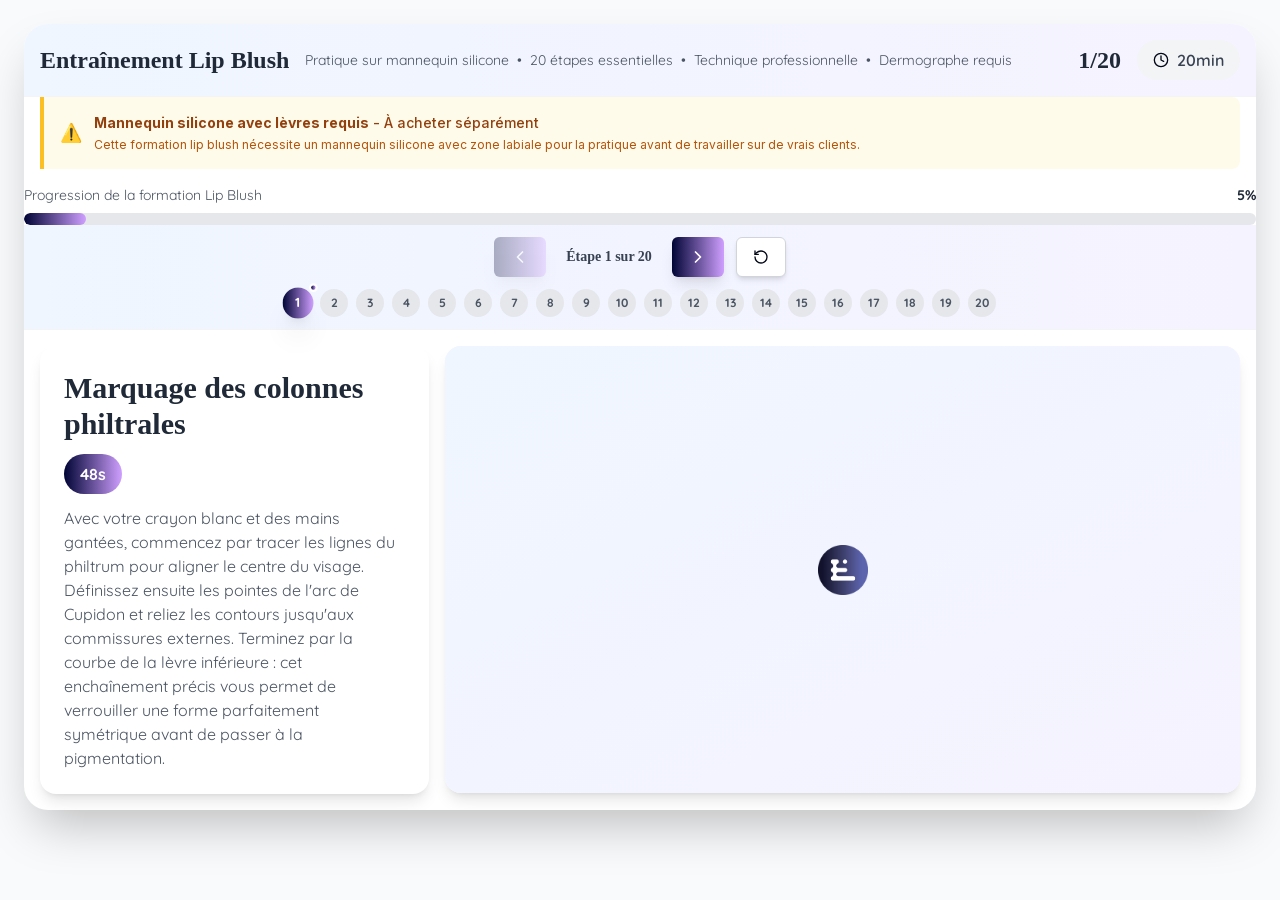
==== commit 88ed0ab2: "deploy: 4a8c1c2fc2819a9f9bca4c05f85e1993feb02cf0" ====
--- a/index.html
+++ b/index.html
@@ -1 +1 @@
-<!DOCTYPE html><html lang="en"><head><meta charSet="utf-8"/><meta name="viewport" content="width=device-width, initial-scale=1"/><link rel="preload" href="/_next/static/media/e4af272ccee01ff0-s.p.woff2" as="font" crossorigin="" type="font/woff2"/><link rel="stylesheet" href="/_next/static/css/b85b2c3dd0efe36e.css" data-precedence="next"/><link rel="preload" as="script" fetchPriority="low" href="/_next/static/chunks/webpack-371d1806992fc37c.js"/><script src="/_next/static/chunks/8bc8d761-1f9574afc9c856c7.js" async=""></script><script src="/_next/static/chunks/240-4ed3c83173c5999c.js" async=""></script><script src="/_next/static/chunks/main-app-2526d505be9d9907.js" async=""></script><script src="/_next/static/chunks/57-a1cb00b3a72c7ec3.js" async=""></script><script src="/_next/static/chunks/app/page-15923ea3c5dfd4e1.js" async=""></script><title>Microneedling Interactive Guide</title><meta name="description" content="Interactive guide to microneedling process and benefits"/><meta name="generator" content="v0.app"/><meta name="next-size-adjust"/><link href="https://fonts.googleapis.com/css2?family=LT+Saeada:wght@400;700&amp;family=Quicksand:wght@300;400;500;600;700&amp;display=swap" rel="stylesheet"/><script src="/_next/static/chunks/polyfills-42372ed130431b0a.js" noModule=""></script></head><body class="__className_f367f3"><main class="flex min-h-screen flex-col items-center p-2 bg-gray-50"><div class="w-full max-w-7xl mx-auto p-2 md:p-4"><div class="relative bg-white rounded-3xl shadow-2xl overflow-hidden"><div class="bg-gradient-to-r from-blue-50 to-violet-50 p-4 border-b border-gray-100"><div class="flex flex-col sm:flex-row justify-between items-center gap-3 sm:gap-0"><div class="flex flex-col sm:flex-row items-center gap-2 sm:gap-4"><h1 class="text-xl sm:text-2xl font-bold font-saeada text-gray-800">Entraînement Lip Blush</h1><div class="flex flex-wrap gap-2 text-sm font-quicksand text-gray-600"><span>Pratique sur mannequin silicone</span><span class="hidden sm:inline">•</span><span>20 étapes essentielles</span><span class="hidden sm:inline">•</span><span>Technique professionnelle</span><span class="hidden sm:inline">•</span><span>Dermographe requis</span></div></div><div class="flex items-center gap-3 sm:gap-4"><span class="text-xl sm:text-2xl font-bold font-saeada text-gray-800">1<!-- -->/<!-- -->20</span><div class="flex items-center gap-2 bg-gray-100 px-3 py-1 sm:px-4 sm:py-2 rounded-full"><svg xmlns="http://www.w3.org/2000/svg" width="14" height="14" viewBox="0 0 24 24" fill="none" stroke="currentColor" stroke-width="2" stroke-linecap="round" stroke-linejoin="round" class="lucide lucide-clock sm:w-4 sm:h-4"><circle cx="12" cy="12" r="10"></circle><polyline points="12 6 12 12 16 14"></polyline></svg><span class="text-sm sm:text-base font-semibold font-quicksand text-gray-700">20min</span></div></div></div></div><div class="mx-2 md:mx-4 mb-4"><div class="bg-amber-50 border-l-4 border-amber-400 p-4 rounded-r-lg"><div class="flex items-center"><div class="flex-shrink-0"><span class="text-amber-600 text-lg">⚠️</span></div><div class="ml-3"><p class="text-sm font-medium text-amber-800"><strong>Mannequin silicone avec lèvres requis</strong> - À acheter séparément</p><p class="text-xs text-amber-700 mt-1">Cette formation lip blush nécessite un mannequin silicone avec zone labiale pour la pratique avant de travailler sur de vrais clients.</p></div></div></div></div><div class="mt-4"><div class="flex items-center justify-between mb-2"><span class="text-sm font-quicksand text-gray-600">Progression de la formation Lip Blush</span><span class="text-sm font-bold font-quicksand text-gray-800">5<!-- -->%</span></div><div class="w-full bg-gray-200 rounded-full h-3 overflow-hidden"><div class="h-full bg-gradient-to-r from-[#000435] to-[#CF9FFF] rounded-full" style="width:0px"></div></div></div><div class="px-2 md:px-4 py-3 bg-gradient-to-r from-blue-50 to-violet-50 border-b border-gray-100"><div class="flex justify-center items-center mb-3"><div class="flex items-center gap-2 sm:gap-3"><button class="inline-flex items-center justify-center whitespace-nowrap rounded-md font-medium ring-offset-white transition-colors focus-visible:outline-none focus-visible:ring-2 focus-visible:ring-slate-950 focus-visible:ring-offset-2 disabled:pointer-events-none dark:ring-offset-slate-950 dark:focus-visible:ring-slate-300 border border-slate-200 hover:bg-slate-100 hover:text-slate-900 dark:border-slate-800 dark:bg-slate-950 dark:hover:bg-slate-800 dark:hover:text-slate-50 h-10 px-3 py-2 sm:px-4 sm:py-3 bg-[#000435] bg-gradient-to-r from-[#000435] to-[#CF9FFF] text-white border-none hover:from-[#000435]/90 hover:to-[#CF9FFF]/90 disabled:cursor-not-allowed font-quicksand text-sm sm:text-base shadow-lg disabled:opacity-30" disabled=""><svg xmlns="http://www.w3.org/2000/svg" width="18" height="18" viewBox="0 0 24 24" fill="none" stroke="currentColor" stroke-width="2" stroke-linecap="round" stroke-linejoin="round" class="lucide lucide-chevron-left sm:w-5 sm:h-5"><path d="m15 18-6-6 6-6"></path></svg></button><span class="text-sm font-semibold font-saeada text-gray-700 px-2 hidden sm:block">Étape <!-- -->1<!-- --> sur <!-- -->20</span><button class="inline-flex items-center justify-center whitespace-nowrap rounded-md font-medium ring-offset-white transition-colors focus-visible:outline-none focus-visible:ring-2 focus-visible:ring-slate-950 focus-visible:ring-offset-2 disabled:pointer-events-none dark:ring-offset-slate-950 dark:focus-visible:ring-slate-300 border border-slate-200 hover:bg-slate-100 hover:text-slate-900 dark:border-slate-800 dark:bg-slate-950 dark:hover:bg-slate-800 dark:hover:text-slate-50 h-10 px-3 py-2 sm:px-4 sm:py-3 bg-[#000435] bg-gradient-to-r from-[#000435] to-[#CF9FFF] text-white border-none hover:from-[#000435]/90 hover:to-[#CF9FFF]/90 disabled:cursor-not-allowed font-quicksand text-sm sm:text-base shadow-lg disabled:opacity-30"><svg xmlns="http://www.w3.org/2000/svg" width="18" height="18" viewBox="0 0 24 24" fill="none" stroke="currentColor" stroke-width="2" stroke-linecap="round" stroke-linejoin="round" class="lucide lucide-chevron-right sm:w-5 sm:h-5"><path d="m9 18 6-6-6-6"></path></svg></button><button class="inline-flex items-center justify-center whitespace-nowrap rounded-md font-medium ring-offset-white transition-colors focus-visible:outline-none focus-visible:ring-2 focus-visible:ring-slate-950 focus-visible:ring-offset-2 disabled:pointer-events-none disabled:opacity-50 dark:ring-offset-slate-950 dark:focus-visible:ring-slate-300 border hover:text-slate-900 dark:border-slate-800 dark:bg-slate-950 dark:hover:bg-slate-800 dark:hover:text-slate-50 h-10 px-3 py-2 sm:px-4 sm:py-3 bg-white border-gray-300 hover:bg-gray-50 font-quicksand text-sm sm:text-base shadow-md"><svg xmlns="http://www.w3.org/2000/svg" width="16" height="16" viewBox="0 0 24 24" fill="none" stroke="currentColor" stroke-width="2" stroke-linecap="round" stroke-linejoin="round" class="lucide lucide-rotate-ccw sm:w-4 sm:h-4"><path d="M3 12a9 9 0 1 0 9-9 9.75 9.75 0 0 0-6.74 2.74L3 8"></path><path d="M3 3v5h5"></path></svg></button></div></div><div class="flex justify-center"><div class="flex gap-1 md:gap-2 flex-wrap justify-center max-w-full"><button class="relative w-6 h-6 md:w-7 md:h-7 rounded-full transition-all duration-300 flex items-center justify-center text-xs font-bold font-quicksand flex-shrink-0 bg-[#000435] bg-gradient-to-r from-[#000435] to-[#CF9FFF] text-white shadow-xl scale-110" tabindex="0"><span class="text-xs">1</span><div class="absolute -top-1 -right-1 bg-white rounded-full p-0.5 z-20 shadow-lg" style="transform:scale(0)"><div class="w-1 h-1 bg-gradient-to-r from-[#000435] to-[#CF9FFF] rounded-full animate-pulse"></div></div></button><button class="relative w-6 h-6 md:w-7 md:h-7 rounded-full transition-all duration-300 flex items-center justify-center text-xs font-bold font-quicksand flex-shrink-0 bg-gray-200 text-gray-600 hover:bg-gray-300" tabindex="0"><span class="text-xs">2</span></button><button class="relative w-6 h-6 md:w-7 md:h-7 rounded-full transition-all duration-300 flex items-center justify-center text-xs font-bold font-quicksand flex-shrink-0 bg-gray-200 text-gray-600 hover:bg-gray-300" tabindex="0"><span class="text-xs">3</span></button><button class="relative w-6 h-6 md:w-7 md:h-7 rounded-full transition-all duration-300 flex items-center justify-center text-xs font-bold font-quicksand flex-shrink-0 bg-gray-200 text-gray-600 hover:bg-gray-300" tabindex="0"><span class="text-xs">4</span></button><button class="relative w-6 h-6 md:w-7 md:h-7 rounded-full transition-all duration-300 flex items-center justify-center text-xs font-bold font-quicksand flex-shrink-0 bg-gray-200 text-gray-600 hover:bg-gray-300" tabindex="0"><span class="text-xs">5</span></button><button class="relative w-6 h-6 md:w-7 md:h-7 rounded-full transition-all duration-300 flex items-center justify-center text-xs font-bold font-quicksand flex-shrink-0 bg-gray-200 text-gray-600 hover:bg-gray-300" tabindex="0"><span class="text-xs">6</span></button><button class="relative w-6 h-6 md:w-7 md:h-7 rounded-full transition-all duration-300 flex items-center justify-center text-xs font-bold font-quicksand flex-shrink-0 bg-gray-200 text-gray-600 hover:bg-gray-300" tabindex="0"><span class="text-xs">7</span></button><button class="relative w-6 h-6 md:w-7 md:h-7 rounded-full transition-all duration-300 flex items-center justify-center text-xs font-bold font-quicksand flex-shrink-0 bg-gray-200 text-gray-600 hover:bg-gray-300" tabindex="0"><span class="text-xs">8</span></button><button class="relative w-6 h-6 md:w-7 md:h-7 rounded-full transition-all duration-300 flex items-center justify-center text-xs font-bold font-quicksand flex-shrink-0 bg-gray-200 text-gray-600 hover:bg-gray-300" tabindex="0"><span class="text-xs">9</span></button><button class="relative w-6 h-6 md:w-7 md:h-7 rounded-full transition-all duration-300 flex items-center justify-center text-xs font-bold font-quicksand flex-shrink-0 bg-gray-200 text-gray-600 hover:bg-gray-300" tabindex="0"><span class="text-xs">10</span></button><button class="relative w-6 h-6 md:w-7 md:h-7 rounded-full transition-all duration-300 flex items-center justify-center text-xs font-bold font-quicksand flex-shrink-0 bg-gray-200 text-gray-600 hover:bg-gray-300" tabindex="0"><span class="text-xs">11</span></button><button class="relative w-6 h-6 md:w-7 md:h-7 rounded-full transition-all duration-300 flex items-center justify-center text-xs font-bold font-quicksand flex-shrink-0 bg-gray-200 text-gray-600 hover:bg-gray-300" tabindex="0"><span class="text-xs">12</span></button><button class="relative w-6 h-6 md:w-7 md:h-7 rounded-full transition-all duration-300 flex items-center justify-center text-xs font-bold font-quicksand flex-shrink-0 bg-gray-200 text-gray-600 hover:bg-gray-300" tabindex="0"><span class="text-xs">13</span></button><button class="relative w-6 h-6 md:w-7 md:h-7 rounded-full transition-all duration-300 flex items-center justify-center text-xs font-bold font-quicksand flex-shrink-0 bg-gray-200 text-gray-600 hover:bg-gray-300" tabindex="0"><span class="text-xs">14</span></button><button class="relative w-6 h-6 md:w-7 md:h-7 rounded-full transition-all duration-300 flex items-center justify-center text-xs font-bold font-quicksand flex-shrink-0 bg-gray-200 text-gray-600 hover:bg-gray-300" tabindex="0"><span class="text-xs">15</span></button><button class="relative w-6 h-6 md:w-7 md:h-7 rounded-full transition-all duration-300 flex items-center justify-center text-xs font-bold font-quicksand flex-shrink-0 bg-gray-200 text-gray-600 hover:bg-gray-300" tabindex="0"><span class="text-xs">16</span></button><button class="relative w-6 h-6 md:w-7 md:h-7 rounded-full transition-all duration-300 flex items-center justify-center text-xs font-bold font-quicksand flex-shrink-0 bg-gray-200 text-gray-600 hover:bg-gray-300" tabindex="0"><span class="text-xs">17</span></button><button class="relative w-6 h-6 md:w-7 md:h-7 rounded-full transition-all duration-300 flex items-center justify-center text-xs font-bold font-quicksand flex-shrink-0 bg-gray-200 text-gray-600 hover:bg-gray-300" tabindex="0"><span class="text-xs">18</span></button><button class="relative w-6 h-6 md:w-7 md:h-7 rounded-full transition-all duration-300 flex items-center justify-center text-xs font-bold font-quicksand flex-shrink-0 bg-gray-200 text-gray-600 hover:bg-gray-300" tabindex="0"><span class="text-xs">19</span></button><button class="relative w-6 h-6 md:w-7 md:h-7 rounded-full transition-all duration-300 flex items-center justify-center text-xs font-bold font-quicksand flex-shrink-0 bg-gray-200 text-gray-600 hover:bg-gray-300" tabindex="0"><span class="text-xs">20</span></button></div></div></div><div class="grid grid-cols-1 md:grid-cols-12 gap-4 p-2 md:p-4"><div class="md:col-span-4 hidden md:flex flex-col justify-center"><div class="bg-white rounded-2xl p-4 md:p-6 shadow-lg" style="opacity:0;transform:translateX(-20px)"><h2 class="text-2xl md:text-3xl font-bold font-saeada text-gray-800 mb-2 md:mb-3 text-center md:text-left">Marquage des colonnes philtrales</h2><div class="flex justify-center md:justify-start mb-3"><span class="inline-block px-3 py-1 md:px-4 md:py-2 bg-[#000435] bg-gradient-to-r from-[#000435] to-[#CF9FFF] text-white rounded-full text-sm md:text-base font-bold font-quicksand">48s</span></div><p class="text-sm md:text-base font-quicksand text-gray-600 leading-relaxed text-center md:text-left">Avec votre crayon blanc et des mains gantées, commencez par tracer les lignes du philtrum pour aligner le centre du visage. Définissez ensuite les pointes de l&#x27;arc de Cupidon et reliez les contours jusqu&#x27;aux commissures externes. Terminez par la courbe de la lèvre inférieure : cet enchaînement précis vous permet de verrouiller une forme parfaitement symétrique avant de passer à la pigmentation.</p></div></div><div class="md:col-span-8 order-first md:order-none"><div class="relative"><div class="relative w-full aspect-video bg-gradient-to-br from-blue-50 to-violet-50 rounded-2xl overflow-hidden shadow-lg" style="opacity:0;transform:scale(0.95)"><div class="relative w-full h-full"><iframe class="w-full h-full" src="https://player.vimeo.com/video/1155571172?h=7f2b0a4b63&amp;badge=0&amp;autopause=0&amp;player_id=0&amp;app_id=58479&amp;autoplay=1&amp;loop=1&amp;controls=0" frameBorder="0" allow="autoplay; fullscreen; picture-in-picture; clipboard-write; encrypted-media; web-share" allowFullScreen="" loading="eager"></iframe><div class="loading-spinner absolute inset-0 flex items-center justify-center bg-gradient-to-br from-blue-50 to-violet-50"><img alt="Loading..." loading="lazy" width="50" height="50" decoding="async" data-nimg="1" class="animate-spin" style="color:transparent" src="/loading-spinner.png"/></div></div></div></div></div></div></div></div></main><script src="/_next/static/chunks/webpack-371d1806992fc37c.js" async=""></script><script>(self.__next_f=self.__next_f||[]).push([0]);self.__next_f.push([2,null])</script><script>self.__next_f.push([1,"1:HL[\"/_next/static/media/e4af272ccee01ff0-s.p.woff2\",\"font\",{\"crossOrigin\":\"\",\"type\":\"font/woff2\"}]\n2:HL[\"/_next/static/css/b85b2c3dd0efe36e.css\",\"style\"]\n"])</script><script>self.__next_f.push([1,"3:I[7266,[],\"\"]\n5:I[4213,[\"57\",\"static/chunks/57-a1cb00b3a72c7ec3.js\",\"931\",\"static/chunks/app/page-15923ea3c5dfd4e1.js\"],\"default\"]\n6:I[2110,[],\"\"]\n7:I[4718,[],\"\"]\n9:I[4735,[],\"\"]\na:[]\n"])</script><script>self.__next_f.push([1,"0:[\"$\",\"$L3\",null,{\"buildId\":\"nMCW0YMssfmpNDm7JcyD-\",\"assetPrefix\":\"\",\"urlParts\":[\"\",\"\"],\"initialTree\":[\"\",{\"children\":[\"__PAGE__\",{}]},\"$undefined\",\"$undefined\",true],\"initialSeedData\":[\"\",{\"children\":[\"__PAGE__\",{},[[\"$L4\",[\"$\",\"main\",null,{\"className\":\"flex min-h-screen flex-col items-center p-2 bg-gray-50\",\"children\":[\"$\",\"$L5\",null,{}]}],null],null],null]},[[[[\"$\",\"link\",\"0\",{\"rel\":\"stylesheet\",\"href\":\"/_next/static/css/b85b2c3dd0efe36e.css\",\"precedence\":\"next\",\"crossOrigin\":\"$undefined\"}]],[\"$\",\"html\",null,{\"lang\":\"en\",\"children\":[[\"$\",\"head\",null,{\"children\":[false,[\"$\",\"link\",null,{\"href\":\"https://fonts.googleapis.com/css2?family=LT+Saeada:wght@400;700\u0026family=Quicksand:wght@300;400;500;600;700\u0026display=swap\",\"rel\":\"stylesheet\"}]]}],[\"$\",\"body\",null,{\"className\":\"__className_f367f3\",\"children\":[\"$\",\"$L6\",null,{\"parallelRouterKey\":\"children\",\"segmentPath\":[\"children\"],\"error\":\"$undefined\",\"errorStyles\":\"$undefined\",\"errorScripts\":\"$undefined\",\"template\":[\"$\",\"$L7\",null,{}],\"templateStyles\":\"$undefined\",\"templateScripts\":\"$undefined\",\"notFound\":[[\"$\",\"title\",null,{\"children\":\"404: This page could not be found.\"}],[\"$\",\"div\",null,{\"style\":{\"fontFamily\":\"system-ui,\\\"Segoe UI\\\",Roboto,Helvetica,Arial,sans-serif,\\\"Apple Color Emoji\\\",\\\"Segoe UI Emoji\\\"\",\"height\":\"100vh\",\"textAlign\":\"center\",\"display\":\"flex\",\"flexDirection\":\"column\",\"alignItems\":\"center\",\"justifyContent\":\"center\"},\"children\":[\"$\",\"div\",null,{\"children\":[[\"$\",\"style\",null,{\"dangerouslySetInnerHTML\":{\"__html\":\"body{color:#000;background:#fff;margin:0}.next-error-h1{border-right:1px solid rgba(0,0,0,.3)}@media (prefers-color-scheme:dark){body{color:#fff;background:#000}.next-error-h1{border-right:1px solid rgba(255,255,255,.3)}}\"}}],[\"$\",\"h1\",null,{\"className\":\"next-error-h1\",\"style\":{\"display\":\"inline-block\",\"margin\":\"0 20px 0 0\",\"padding\":\"0 23px 0 0\",\"fontSize\":24,\"fontWeight\":500,\"verticalAlign\":\"top\",\"lineHeight\":\"49px\"},\"children\":\"404\"}],[\"$\",\"div\",null,{\"style\":{\"display\":\"inline-block\"},\"children\":[\"$\",\"h2\",null,{\"style\":{\"fontSize\":14,\"fontWeight\":400,\"lineHeight\":\"49px\",\"margin\":0},\"children\":\"This page could not be found.\"}]}]]}]}]],\"notFoundStyles\":[]}]}]]}]],null],null],\"couldBeIntercepted\":false,\"initialHead\":[null,\"$L8\"],\"globalErrorComponent\":\"$9\",\"missingSlots\":\"$Wa\"}]\n"])</script><script>self.__next_f.push([1,"8:[[\"$\",\"meta\",\"0\",{\"name\":\"viewport\",\"content\":\"width=device-width, initial-scale=1\"}],[\"$\",\"meta\",\"1\",{\"charSet\":\"utf-8\"}],[\"$\",\"title\",\"2\",{\"children\":\"Microneedling Interactive Guide\"}],[\"$\",\"meta\",\"3\",{\"name\":\"description\",\"content\":\"Interactive guide to microneedling process and benefits\"}],[\"$\",\"meta\",\"4\",{\"name\":\"generator\",\"content\":\"v0.app\"}],[\"$\",\"meta\",\"5\",{\"name\":\"next-size-adjust\"}]]\n4:null\n"])</script></body></html>+<!DOCTYPE html><html lang="en"><head><meta charSet="utf-8"/><meta name="viewport" content="width=device-width, initial-scale=1"/><link rel="preload" href="/_next/static/media/e4af272ccee01ff0-s.p.woff2" as="font" crossorigin="" type="font/woff2"/><link rel="stylesheet" href="/_next/static/css/b85b2c3dd0efe36e.css" data-precedence="next"/><link rel="preload" as="script" fetchPriority="low" href="/_next/static/chunks/webpack-371d1806992fc37c.js"/><script src="/_next/static/chunks/8bc8d761-1f9574afc9c856c7.js" async=""></script><script src="/_next/static/chunks/240-4ed3c83173c5999c.js" async=""></script><script src="/_next/static/chunks/main-app-2526d505be9d9907.js" async=""></script><script src="/_next/static/chunks/57-a1cb00b3a72c7ec3.js" async=""></script><script src="/_next/static/chunks/app/page-15923ea3c5dfd4e1.js" async=""></script><title>Microneedling Interactive Guide</title><meta name="description" content="Interactive guide to microneedling process and benefits"/><meta name="generator" content="v0.app"/><meta name="next-size-adjust"/><link href="https://fonts.googleapis.com/css2?family=LT+Saeada:wght@400;700&amp;family=Quicksand:wght@300;400;500;600;700&amp;display=swap" rel="stylesheet"/><script src="/_next/static/chunks/polyfills-42372ed130431b0a.js" noModule=""></script></head><body class="__className_f367f3"><main class="flex min-h-screen flex-col items-center p-2 bg-gray-50"><div class="w-full max-w-7xl mx-auto p-2 md:p-4"><div class="relative bg-white rounded-3xl shadow-2xl overflow-hidden"><div class="bg-gradient-to-r from-blue-50 to-violet-50 p-4 border-b border-gray-100"><div class="flex flex-col sm:flex-row justify-between items-center gap-3 sm:gap-0"><div class="flex flex-col sm:flex-row items-center gap-2 sm:gap-4"><h1 class="text-xl sm:text-2xl font-bold font-saeada text-gray-800">Entraînement Lip Blush</h1><div class="flex flex-wrap gap-2 text-sm font-quicksand text-gray-600"><span>Pratique sur mannequin silicone</span><span class="hidden sm:inline">•</span><span>20 étapes essentielles</span><span class="hidden sm:inline">•</span><span>Technique professionnelle</span><span class="hidden sm:inline">•</span><span>Dermographe requis</span></div></div><div class="flex items-center gap-3 sm:gap-4"><span class="text-xl sm:text-2xl font-bold font-saeada text-gray-800">1<!-- -->/<!-- -->20</span><div class="flex items-center gap-2 bg-gray-100 px-3 py-1 sm:px-4 sm:py-2 rounded-full"><svg xmlns="http://www.w3.org/2000/svg" width="14" height="14" viewBox="0 0 24 24" fill="none" stroke="currentColor" stroke-width="2" stroke-linecap="round" stroke-linejoin="round" class="lucide lucide-clock sm:w-4 sm:h-4"><circle cx="12" cy="12" r="10"></circle><polyline points="12 6 12 12 16 14"></polyline></svg><span class="text-sm sm:text-base font-semibold font-quicksand text-gray-700">20min</span></div></div></div></div><div class="mx-2 md:mx-4 mb-4"><div class="bg-amber-50 border-l-4 border-amber-400 p-4 rounded-r-lg"><div class="flex items-center"><div class="flex-shrink-0"><span class="text-amber-600 text-lg">⚠️</span></div><div class="ml-3"><p class="text-sm font-medium text-amber-800"><strong>Mannequin silicone avec lèvres requis</strong> - À acheter séparément</p><p class="text-xs text-amber-700 mt-1">Cette formation lip blush nécessite un mannequin silicone avec zone labiale pour la pratique avant de travailler sur de vrais clients.</p></div></div></div></div><div class="mt-4"><div class="flex items-center justify-between mb-2"><span class="text-sm font-quicksand text-gray-600">Progression de la formation Lip Blush</span><span class="text-sm font-bold font-quicksand text-gray-800">5<!-- -->%</span></div><div class="w-full bg-gray-200 rounded-full h-3 overflow-hidden"><div class="h-full bg-gradient-to-r from-[#000435] to-[#CF9FFF] rounded-full" style="width:0px"></div></div></div><div class="px-2 md:px-4 py-3 bg-gradient-to-r from-blue-50 to-violet-50 border-b border-gray-100"><div class="flex justify-center items-center mb-3"><div class="flex items-center gap-2 sm:gap-3"><button class="inline-flex items-center justify-center whitespace-nowrap rounded-md font-medium ring-offset-white transition-colors focus-visible:outline-none focus-visible:ring-2 focus-visible:ring-slate-950 focus-visible:ring-offset-2 disabled:pointer-events-none dark:ring-offset-slate-950 dark:focus-visible:ring-slate-300 border border-slate-200 hover:bg-slate-100 hover:text-slate-900 dark:border-slate-800 dark:bg-slate-950 dark:hover:bg-slate-800 dark:hover:text-slate-50 h-10 px-3 py-2 sm:px-4 sm:py-3 bg-[#000435] bg-gradient-to-r from-[#000435] to-[#CF9FFF] text-white border-none hover:from-[#000435]/90 hover:to-[#CF9FFF]/90 disabled:cursor-not-allowed font-quicksand text-sm sm:text-base shadow-lg disabled:opacity-30" disabled=""><svg xmlns="http://www.w3.org/2000/svg" width="18" height="18" viewBox="0 0 24 24" fill="none" stroke="currentColor" stroke-width="2" stroke-linecap="round" stroke-linejoin="round" class="lucide lucide-chevron-left sm:w-5 sm:h-5"><path d="m15 18-6-6 6-6"></path></svg></button><span class="text-sm font-semibold font-saeada text-gray-700 px-2 hidden sm:block">Étape <!-- -->1<!-- --> sur <!-- -->20</span><button class="inline-flex items-center justify-center whitespace-nowrap rounded-md font-medium ring-offset-white transition-colors focus-visible:outline-none focus-visible:ring-2 focus-visible:ring-slate-950 focus-visible:ring-offset-2 disabled:pointer-events-none dark:ring-offset-slate-950 dark:focus-visible:ring-slate-300 border border-slate-200 hover:bg-slate-100 hover:text-slate-900 dark:border-slate-800 dark:bg-slate-950 dark:hover:bg-slate-800 dark:hover:text-slate-50 h-10 px-3 py-2 sm:px-4 sm:py-3 bg-[#000435] bg-gradient-to-r from-[#000435] to-[#CF9FFF] text-white border-none hover:from-[#000435]/90 hover:to-[#CF9FFF]/90 disabled:cursor-not-allowed font-quicksand text-sm sm:text-base shadow-lg disabled:opacity-30"><svg xmlns="http://www.w3.org/2000/svg" width="18" height="18" viewBox="0 0 24 24" fill="none" stroke="currentColor" stroke-width="2" stroke-linecap="round" stroke-linejoin="round" class="lucide lucide-chevron-right sm:w-5 sm:h-5"><path d="m9 18 6-6-6-6"></path></svg></button><button class="inline-flex items-center justify-center whitespace-nowrap rounded-md font-medium ring-offset-white transition-colors focus-visible:outline-none focus-visible:ring-2 focus-visible:ring-slate-950 focus-visible:ring-offset-2 disabled:pointer-events-none disabled:opacity-50 dark:ring-offset-slate-950 dark:focus-visible:ring-slate-300 border hover:text-slate-900 dark:border-slate-800 dark:bg-slate-950 dark:hover:bg-slate-800 dark:hover:text-slate-50 h-10 px-3 py-2 sm:px-4 sm:py-3 bg-white border-gray-300 hover:bg-gray-50 font-quicksand text-sm sm:text-base shadow-md"><svg xmlns="http://www.w3.org/2000/svg" width="16" height="16" viewBox="0 0 24 24" fill="none" stroke="currentColor" stroke-width="2" stroke-linecap="round" stroke-linejoin="round" class="lucide lucide-rotate-ccw sm:w-4 sm:h-4"><path d="M3 12a9 9 0 1 0 9-9 9.75 9.75 0 0 0-6.74 2.74L3 8"></path><path d="M3 3v5h5"></path></svg></button></div></div><div class="flex justify-center"><div class="flex gap-1 md:gap-2 flex-wrap justify-center max-w-full"><button class="relative w-6 h-6 md:w-7 md:h-7 rounded-full transition-all duration-300 flex items-center justify-center text-xs font-bold font-quicksand flex-shrink-0 bg-[#000435] bg-gradient-to-r from-[#000435] to-[#CF9FFF] text-white shadow-xl scale-110" tabindex="0"><span class="text-xs">1</span><div class="absolute -top-1 -right-1 bg-white rounded-full p-0.5 z-20 shadow-lg" style="transform:scale(0)"><div class="w-1 h-1 bg-gradient-to-r from-[#000435] to-[#CF9FFF] rounded-full animate-pulse"></div></div></button><button class="relative w-6 h-6 md:w-7 md:h-7 rounded-full transition-all duration-300 flex items-center justify-center text-xs font-bold font-quicksand flex-shrink-0 bg-gray-200 text-gray-600 hover:bg-gray-300" tabindex="0"><span class="text-xs">2</span></button><button class="relative w-6 h-6 md:w-7 md:h-7 rounded-full transition-all duration-300 flex items-center justify-center text-xs font-bold font-quicksand flex-shrink-0 bg-gray-200 text-gray-600 hover:bg-gray-300" tabindex="0"><span class="text-xs">3</span></button><button class="relative w-6 h-6 md:w-7 md:h-7 rounded-full transition-all duration-300 flex items-center justify-center text-xs font-bold font-quicksand flex-shrink-0 bg-gray-200 text-gray-600 hover:bg-gray-300" tabindex="0"><span class="text-xs">4</span></button><button class="relative w-6 h-6 md:w-7 md:h-7 rounded-full transition-all duration-300 flex items-center justify-center text-xs font-bold font-quicksand flex-shrink-0 bg-gray-200 text-gray-600 hover:bg-gray-300" tabindex="0"><span class="text-xs">5</span></button><button class="relative w-6 h-6 md:w-7 md:h-7 rounded-full transition-all duration-300 flex items-center justify-center text-xs font-bold font-quicksand flex-shrink-0 bg-gray-200 text-gray-600 hover:bg-gray-300" tabindex="0"><span class="text-xs">6</span></button><button class="relative w-6 h-6 md:w-7 md:h-7 rounded-full transition-all duration-300 flex items-center justify-center text-xs font-bold font-quicksand flex-shrink-0 bg-gray-200 text-gray-600 hover:bg-gray-300" tabindex="0"><span class="text-xs">7</span></button><button class="relative w-6 h-6 md:w-7 md:h-7 rounded-full transition-all duration-300 flex items-center justify-center text-xs font-bold font-quicksand flex-shrink-0 bg-gray-200 text-gray-600 hover:bg-gray-300" tabindex="0"><span class="text-xs">8</span></button><button class="relative w-6 h-6 md:w-7 md:h-7 rounded-full transition-all duration-300 flex items-center justify-center text-xs font-bold font-quicksand flex-shrink-0 bg-gray-200 text-gray-600 hover:bg-gray-300" tabindex="0"><span class="text-xs">9</span></button><button class="relative w-6 h-6 md:w-7 md:h-7 rounded-full transition-all duration-300 flex items-center justify-center text-xs font-bold font-quicksand flex-shrink-0 bg-gray-200 text-gray-600 hover:bg-gray-300" tabindex="0"><span class="text-xs">10</span></button><button class="relative w-6 h-6 md:w-7 md:h-7 rounded-full transition-all duration-300 flex items-center justify-center text-xs font-bold font-quicksand flex-shrink-0 bg-gray-200 text-gray-600 hover:bg-gray-300" tabindex="0"><span class="text-xs">11</span></button><button class="relative w-6 h-6 md:w-7 md:h-7 rounded-full transition-all duration-300 flex items-center justify-center text-xs font-bold font-quicksand flex-shrink-0 bg-gray-200 text-gray-600 hover:bg-gray-300" tabindex="0"><span class="text-xs">12</span></button><button class="relative w-6 h-6 md:w-7 md:h-7 rounded-full transition-all duration-300 flex items-center justify-center text-xs font-bold font-quicksand flex-shrink-0 bg-gray-200 text-gray-600 hover:bg-gray-300" tabindex="0"><span class="text-xs">13</span></button><button class="relative w-6 h-6 md:w-7 md:h-7 rounded-full transition-all duration-300 flex items-center justify-center text-xs font-bold font-quicksand flex-shrink-0 bg-gray-200 text-gray-600 hover:bg-gray-300" tabindex="0"><span class="text-xs">14</span></button><button class="relative w-6 h-6 md:w-7 md:h-7 rounded-full transition-all duration-300 flex items-center justify-center text-xs font-bold font-quicksand flex-shrink-0 bg-gray-200 text-gray-600 hover:bg-gray-300" tabindex="0"><span class="text-xs">15</span></button><button class="relative w-6 h-6 md:w-7 md:h-7 rounded-full transition-all duration-300 flex items-center justify-center text-xs font-bold font-quicksand flex-shrink-0 bg-gray-200 text-gray-600 hover:bg-gray-300" tabindex="0"><span class="text-xs">16</span></button><button class="relative w-6 h-6 md:w-7 md:h-7 rounded-full transition-all duration-300 flex items-center justify-center text-xs font-bold font-quicksand flex-shrink-0 bg-gray-200 text-gray-600 hover:bg-gray-300" tabindex="0"><span class="text-xs">17</span></button><button class="relative w-6 h-6 md:w-7 md:h-7 rounded-full transition-all duration-300 flex items-center justify-center text-xs font-bold font-quicksand flex-shrink-0 bg-gray-200 text-gray-600 hover:bg-gray-300" tabindex="0"><span class="text-xs">18</span></button><button class="relative w-6 h-6 md:w-7 md:h-7 rounded-full transition-all duration-300 flex items-center justify-center text-xs font-bold font-quicksand flex-shrink-0 bg-gray-200 text-gray-600 hover:bg-gray-300" tabindex="0"><span class="text-xs">19</span></button><button class="relative w-6 h-6 md:w-7 md:h-7 rounded-full transition-all duration-300 flex items-center justify-center text-xs font-bold font-quicksand flex-shrink-0 bg-gray-200 text-gray-600 hover:bg-gray-300" tabindex="0"><span class="text-xs">20</span></button></div></div></div><div class="grid grid-cols-1 md:grid-cols-12 gap-4 p-2 md:p-4"><div class="md:col-span-4 hidden md:flex flex-col justify-center"><div class="bg-white rounded-2xl p-4 md:p-6 shadow-lg" style="opacity:0;transform:translateX(-20px)"><h2 class="text-2xl md:text-3xl font-bold font-saeada text-gray-800 mb-2 md:mb-3 text-center md:text-left">Marquage des colonnes philtrales</h2><div class="flex justify-center md:justify-start mb-3"><span class="inline-block px-3 py-1 md:px-4 md:py-2 bg-[#000435] bg-gradient-to-r from-[#000435] to-[#CF9FFF] text-white rounded-full text-sm md:text-base font-bold font-quicksand">48s</span></div><p class="text-sm md:text-base font-quicksand text-gray-600 leading-relaxed text-center md:text-left">Avec votre crayon blanc et des mains gantées, commencez par tracer les lignes du philtrum pour aligner le centre du visage. Définissez ensuite les pointes de l&#x27;arc de Cupidon et reliez les contours jusqu&#x27;aux commissures externes. Terminez par la courbe de la lèvre inférieure : cet enchaînement précis vous permet de verrouiller une forme parfaitement symétrique avant de passer à la pigmentation.</p></div></div><div class="md:col-span-8 order-first md:order-none"><div class="relative"><div class="relative w-full aspect-video bg-gradient-to-br from-blue-50 to-violet-50 rounded-2xl overflow-hidden shadow-lg" style="opacity:0;transform:scale(0.95)"><div class="relative w-full h-full"><iframe class="w-full h-full" src="https://player.vimeo.com/video/1155571172?h=7f2b0a4b63&amp;badge=0&amp;autopause=0&amp;player_id=0&amp;app_id=58479&amp;autoplay=1&amp;loop=1&amp;controls=0" frameBorder="0" allow="autoplay; fullscreen; picture-in-picture; clipboard-write; encrypted-media; web-share" allowFullScreen="" loading="eager"></iframe><div class="loading-spinner absolute inset-0 flex items-center justify-center bg-gradient-to-br from-blue-50 to-violet-50"><img alt="Loading..." loading="lazy" width="50" height="50" decoding="async" data-nimg="1" class="animate-spin" style="color:transparent" src="/loading-spinner.png"/></div></div></div></div></div></div></div></div></main><script src="/_next/static/chunks/webpack-371d1806992fc37c.js" async=""></script><script>(self.__next_f=self.__next_f||[]).push([0]);self.__next_f.push([2,null])</script><script>self.__next_f.push([1,"1:HL[\"/_next/static/media/e4af272ccee01ff0-s.p.woff2\",\"font\",{\"crossOrigin\":\"\",\"type\":\"font/woff2\"}]\n2:HL[\"/_next/static/css/b85b2c3dd0efe36e.css\",\"style\"]\n"])</script><script>self.__next_f.push([1,"3:I[7266,[],\"\"]\n5:I[4213,[\"57\",\"static/chunks/57-a1cb00b3a72c7ec3.js\",\"931\",\"static/chunks/app/page-15923ea3c5dfd4e1.js\"],\"default\"]\n6:I[2110,[],\"\"]\n7:I[4718,[],\"\"]\n9:I[4735,[],\"\"]\na:[]\n"])</script><script>self.__next_f.push([1,"0:[\"$\",\"$L3\",null,{\"buildId\":\"J_zeSbW9moXo_rR3j68U_\",\"assetPrefix\":\"\",\"urlParts\":[\"\",\"\"],\"initialTree\":[\"\",{\"children\":[\"__PAGE__\",{}]},\"$undefined\",\"$undefined\",true],\"initialSeedData\":[\"\",{\"children\":[\"__PAGE__\",{},[[\"$L4\",[\"$\",\"main\",null,{\"className\":\"flex min-h-screen flex-col items-center p-2 bg-gray-50\",\"children\":[\"$\",\"$L5\",null,{}]}],null],null],null]},[[[[\"$\",\"link\",\"0\",{\"rel\":\"stylesheet\",\"href\":\"/_next/static/css/b85b2c3dd0efe36e.css\",\"precedence\":\"next\",\"crossOrigin\":\"$undefined\"}]],[\"$\",\"html\",null,{\"lang\":\"en\",\"children\":[[\"$\",\"head\",null,{\"children\":[false,[\"$\",\"link\",null,{\"href\":\"https://fonts.googleapis.com/css2?family=LT+Saeada:wght@400;700\u0026family=Quicksand:wght@300;400;500;600;700\u0026display=swap\",\"rel\":\"stylesheet\"}]]}],[\"$\",\"body\",null,{\"className\":\"__className_f367f3\",\"children\":[\"$\",\"$L6\",null,{\"parallelRouterKey\":\"children\",\"segmentPath\":[\"children\"],\"error\":\"$undefined\",\"errorStyles\":\"$undefined\",\"errorScripts\":\"$undefined\",\"template\":[\"$\",\"$L7\",null,{}],\"templateStyles\":\"$undefined\",\"templateScripts\":\"$undefined\",\"notFound\":[[\"$\",\"title\",null,{\"children\":\"404: This page could not be found.\"}],[\"$\",\"div\",null,{\"style\":{\"fontFamily\":\"system-ui,\\\"Segoe UI\\\",Roboto,Helvetica,Arial,sans-serif,\\\"Apple Color Emoji\\\",\\\"Segoe UI Emoji\\\"\",\"height\":\"100vh\",\"textAlign\":\"center\",\"display\":\"flex\",\"flexDirection\":\"column\",\"alignItems\":\"center\",\"justifyContent\":\"center\"},\"children\":[\"$\",\"div\",null,{\"children\":[[\"$\",\"style\",null,{\"dangerouslySetInnerHTML\":{\"__html\":\"body{color:#000;background:#fff;margin:0}.next-error-h1{border-right:1px solid rgba(0,0,0,.3)}@media (prefers-color-scheme:dark){body{color:#fff;background:#000}.next-error-h1{border-right:1px solid rgba(255,255,255,.3)}}\"}}],[\"$\",\"h1\",null,{\"className\":\"next-error-h1\",\"style\":{\"display\":\"inline-block\",\"margin\":\"0 20px 0 0\",\"padding\":\"0 23px 0 0\",\"fontSize\":24,\"fontWeight\":500,\"verticalAlign\":\"top\",\"lineHeight\":\"49px\"},\"children\":\"404\"}],[\"$\",\"div\",null,{\"style\":{\"display\":\"inline-block\"},\"children\":[\"$\",\"h2\",null,{\"style\":{\"fontSize\":14,\"fontWeight\":400,\"lineHeight\":\"49px\",\"margin\":0},\"children\":\"This page could not be found.\"}]}]]}]}]],\"notFoundStyles\":[]}]}]]}]],null],null],\"couldBeIntercepted\":false,\"initialHead\":[null,\"$L8\"],\"globalErrorComponent\":\"$9\",\"missingSlots\":\"$Wa\"}]\n"])</script><script>self.__next_f.push([1,"8:[[\"$\",\"meta\",\"0\",{\"name\":\"viewport\",\"content\":\"width=device-width, initial-scale=1\"}],[\"$\",\"meta\",\"1\",{\"charSet\":\"utf-8\"}],[\"$\",\"title\",\"2\",{\"children\":\"Microneedling Interactive Guide\"}],[\"$\",\"meta\",\"3\",{\"name\":\"description\",\"content\":\"Interactive guide to microneedling process and benefits\"}],[\"$\",\"meta\",\"4\",{\"name\":\"generator\",\"content\":\"v0.app\"}],[\"$\",\"meta\",\"5\",{\"name\":\"next-size-adjust\"}]]\n4:null\n"])</script></body></html>
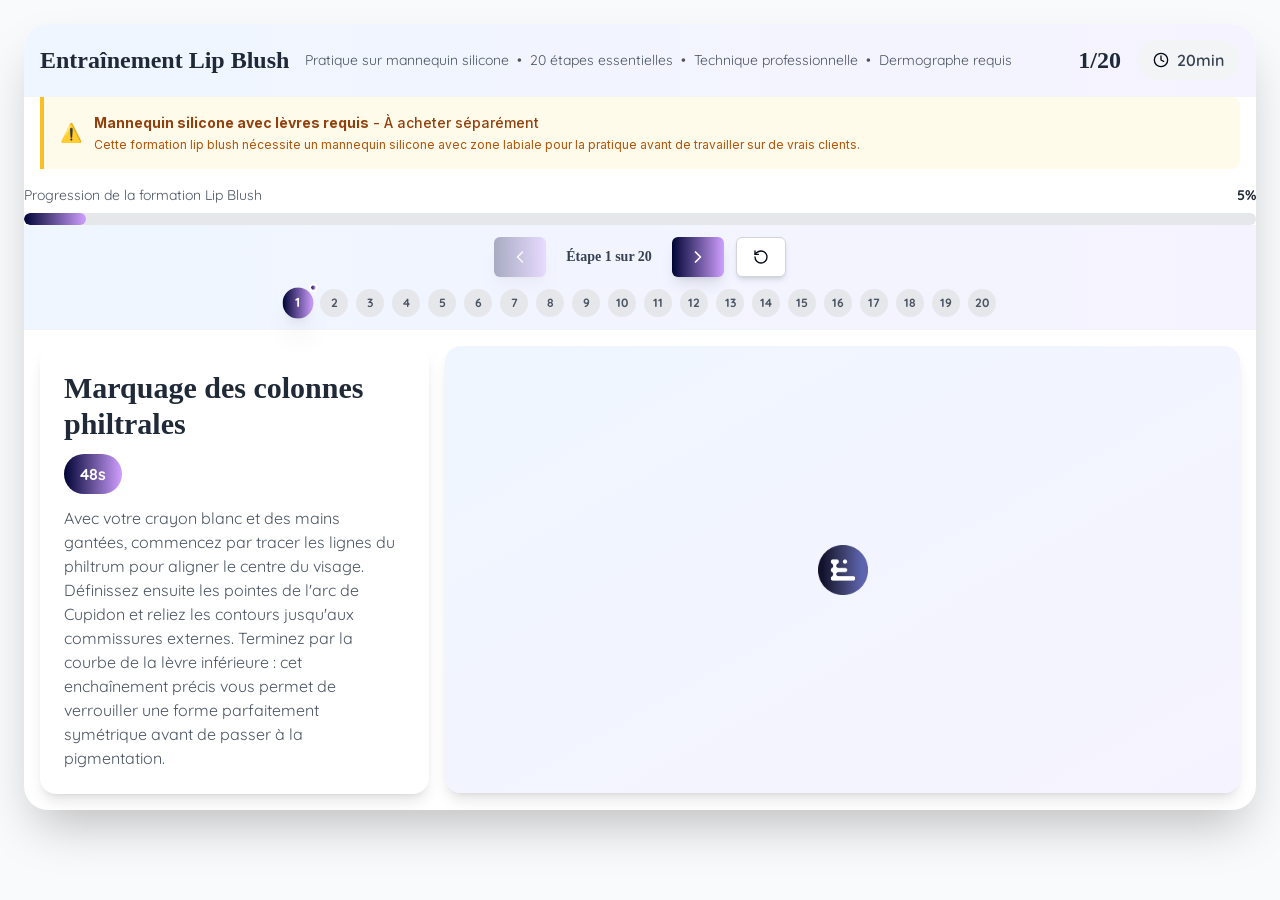
==== commit 7909185a: "deploy: 99c9425ef9c64deda6ef3c715e77861aa433acd2" ====
--- a/index.html
+++ b/index.html
@@ -1 +1 @@
-<!DOCTYPE html><html lang="en"><head><meta charSet="utf-8"/><meta name="viewport" content="width=device-width, initial-scale=1"/><link rel="preload" href="/_next/static/media/e4af272ccee01ff0-s.p.woff2" as="font" crossorigin="" type="font/woff2"/><link rel="stylesheet" href="/_next/static/css/b85b2c3dd0efe36e.css" data-precedence="next"/><link rel="preload" as="script" fetchPriority="low" href="/_next/static/chunks/webpack-371d1806992fc37c.js"/><script src="/_next/static/chunks/8bc8d761-1f9574afc9c856c7.js" async=""></script><script src="/_next/static/chunks/240-4ed3c83173c5999c.js" async=""></script><script src="/_next/static/chunks/main-app-2526d505be9d9907.js" async=""></script><script src="/_next/static/chunks/57-a1cb00b3a72c7ec3.js" async=""></script><script src="/_next/static/chunks/app/page-15923ea3c5dfd4e1.js" async=""></script><title>Microneedling Interactive Guide</title><meta name="description" content="Interactive guide to microneedling process and benefits"/><meta name="generator" content="v0.app"/><meta name="next-size-adjust"/><link href="https://fonts.googleapis.com/css2?family=LT+Saeada:wght@400;700&amp;family=Quicksand:wght@300;400;500;600;700&amp;display=swap" rel="stylesheet"/><script src="/_next/static/chunks/polyfills-42372ed130431b0a.js" noModule=""></script></head><body class="__className_f367f3"><main class="flex min-h-screen flex-col items-center p-2 bg-gray-50"><div class="w-full max-w-7xl mx-auto p-2 md:p-4"><div class="relative bg-white rounded-3xl shadow-2xl overflow-hidden"><div class="bg-gradient-to-r from-blue-50 to-violet-50 p-4 border-b border-gray-100"><div class="flex flex-col sm:flex-row justify-between items-center gap-3 sm:gap-0"><div class="flex flex-col sm:flex-row items-center gap-2 sm:gap-4"><h1 class="text-xl sm:text-2xl font-bold font-saeada text-gray-800">Entraînement Lip Blush</h1><div class="flex flex-wrap gap-2 text-sm font-quicksand text-gray-600"><span>Pratique sur mannequin silicone</span><span class="hidden sm:inline">•</span><span>20 étapes essentielles</span><span class="hidden sm:inline">•</span><span>Technique professionnelle</span><span class="hidden sm:inline">•</span><span>Dermographe requis</span></div></div><div class="flex items-center gap-3 sm:gap-4"><span class="text-xl sm:text-2xl font-bold font-saeada text-gray-800">1<!-- -->/<!-- -->20</span><div class="flex items-center gap-2 bg-gray-100 px-3 py-1 sm:px-4 sm:py-2 rounded-full"><svg xmlns="http://www.w3.org/2000/svg" width="14" height="14" viewBox="0 0 24 24" fill="none" stroke="currentColor" stroke-width="2" stroke-linecap="round" stroke-linejoin="round" class="lucide lucide-clock sm:w-4 sm:h-4"><circle cx="12" cy="12" r="10"></circle><polyline points="12 6 12 12 16 14"></polyline></svg><span class="text-sm sm:text-base font-semibold font-quicksand text-gray-700">20min</span></div></div></div></div><div class="mx-2 md:mx-4 mb-4"><div class="bg-amber-50 border-l-4 border-amber-400 p-4 rounded-r-lg"><div class="flex items-center"><div class="flex-shrink-0"><span class="text-amber-600 text-lg">⚠️</span></div><div class="ml-3"><p class="text-sm font-medium text-amber-800"><strong>Mannequin silicone avec lèvres requis</strong> - À acheter séparément</p><p class="text-xs text-amber-700 mt-1">Cette formation lip blush nécessite un mannequin silicone avec zone labiale pour la pratique avant de travailler sur de vrais clients.</p></div></div></div></div><div class="mt-4"><div class="flex items-center justify-between mb-2"><span class="text-sm font-quicksand text-gray-600">Progression de la formation Lip Blush</span><span class="text-sm font-bold font-quicksand text-gray-800">5<!-- -->%</span></div><div class="w-full bg-gray-200 rounded-full h-3 overflow-hidden"><div class="h-full bg-gradient-to-r from-[#000435] to-[#CF9FFF] rounded-full" style="width:0px"></div></div></div><div class="px-2 md:px-4 py-3 bg-gradient-to-r from-blue-50 to-violet-50 border-b border-gray-100"><div class="flex justify-center items-center mb-3"><div class="flex items-center gap-2 sm:gap-3"><button class="inline-flex items-center justify-center whitespace-nowrap rounded-md font-medium ring-offset-white transition-colors focus-visible:outline-none focus-visible:ring-2 focus-visible:ring-slate-950 focus-visible:ring-offset-2 disabled:pointer-events-none dark:ring-offset-slate-950 dark:focus-visible:ring-slate-300 border border-slate-200 hover:bg-slate-100 hover:text-slate-900 dark:border-slate-800 dark:bg-slate-950 dark:hover:bg-slate-800 dark:hover:text-slate-50 h-10 px-3 py-2 sm:px-4 sm:py-3 bg-[#000435] bg-gradient-to-r from-[#000435] to-[#CF9FFF] text-white border-none hover:from-[#000435]/90 hover:to-[#CF9FFF]/90 disabled:cursor-not-allowed font-quicksand text-sm sm:text-base shadow-lg disabled:opacity-30" disabled=""><svg xmlns="http://www.w3.org/2000/svg" width="18" height="18" viewBox="0 0 24 24" fill="none" stroke="currentColor" stroke-width="2" stroke-linecap="round" stroke-linejoin="round" class="lucide lucide-chevron-left sm:w-5 sm:h-5"><path d="m15 18-6-6 6-6"></path></svg></button><span class="text-sm font-semibold font-saeada text-gray-700 px-2 hidden sm:block">Étape <!-- -->1<!-- --> sur <!-- -->20</span><button class="inline-flex items-center justify-center whitespace-nowrap rounded-md font-medium ring-offset-white transition-colors focus-visible:outline-none focus-visible:ring-2 focus-visible:ring-slate-950 focus-visible:ring-offset-2 disabled:pointer-events-none dark:ring-offset-slate-950 dark:focus-visible:ring-slate-300 border border-slate-200 hover:bg-slate-100 hover:text-slate-900 dark:border-slate-800 dark:bg-slate-950 dark:hover:bg-slate-800 dark:hover:text-slate-50 h-10 px-3 py-2 sm:px-4 sm:py-3 bg-[#000435] bg-gradient-to-r from-[#000435] to-[#CF9FFF] text-white border-none hover:from-[#000435]/90 hover:to-[#CF9FFF]/90 disabled:cursor-not-allowed font-quicksand text-sm sm:text-base shadow-lg disabled:opacity-30"><svg xmlns="http://www.w3.org/2000/svg" width="18" height="18" viewBox="0 0 24 24" fill="none" stroke="currentColor" stroke-width="2" stroke-linecap="round" stroke-linejoin="round" class="lucide lucide-chevron-right sm:w-5 sm:h-5"><path d="m9 18 6-6-6-6"></path></svg></button><button class="inline-flex items-center justify-center whitespace-nowrap rounded-md font-medium ring-offset-white transition-colors focus-visible:outline-none focus-visible:ring-2 focus-visible:ring-slate-950 focus-visible:ring-offset-2 disabled:pointer-events-none disabled:opacity-50 dark:ring-offset-slate-950 dark:focus-visible:ring-slate-300 border hover:text-slate-900 dark:border-slate-800 dark:bg-slate-950 dark:hover:bg-slate-800 dark:hover:text-slate-50 h-10 px-3 py-2 sm:px-4 sm:py-3 bg-white border-gray-300 hover:bg-gray-50 font-quicksand text-sm sm:text-base shadow-md"><svg xmlns="http://www.w3.org/2000/svg" width="16" height="16" viewBox="0 0 24 24" fill="none" stroke="currentColor" stroke-width="2" stroke-linecap="round" stroke-linejoin="round" class="lucide lucide-rotate-ccw sm:w-4 sm:h-4"><path d="M3 12a9 9 0 1 0 9-9 9.75 9.75 0 0 0-6.74 2.74L3 8"></path><path d="M3 3v5h5"></path></svg></button></div></div><div class="flex justify-center"><div class="flex gap-1 md:gap-2 flex-wrap justify-center max-w-full"><button class="relative w-6 h-6 md:w-7 md:h-7 rounded-full transition-all duration-300 flex items-center justify-center text-xs font-bold font-quicksand flex-shrink-0 bg-[#000435] bg-gradient-to-r from-[#000435] to-[#CF9FFF] text-white shadow-xl scale-110" tabindex="0"><span class="text-xs">1</span><div class="absolute -top-1 -right-1 bg-white rounded-full p-0.5 z-20 shadow-lg" style="transform:scale(0)"><div class="w-1 h-1 bg-gradient-to-r from-[#000435] to-[#CF9FFF] rounded-full animate-pulse"></div></div></button><button class="relative w-6 h-6 md:w-7 md:h-7 rounded-full transition-all duration-300 flex items-center justify-center text-xs font-bold font-quicksand flex-shrink-0 bg-gray-200 text-gray-600 hover:bg-gray-300" tabindex="0"><span class="text-xs">2</span></button><button class="relative w-6 h-6 md:w-7 md:h-7 rounded-full transition-all duration-300 flex items-center justify-center text-xs font-bold font-quicksand flex-shrink-0 bg-gray-200 text-gray-600 hover:bg-gray-300" tabindex="0"><span class="text-xs">3</span></button><button class="relative w-6 h-6 md:w-7 md:h-7 rounded-full transition-all duration-300 flex items-center justify-center text-xs font-bold font-quicksand flex-shrink-0 bg-gray-200 text-gray-600 hover:bg-gray-300" tabindex="0"><span class="text-xs">4</span></button><button class="relative w-6 h-6 md:w-7 md:h-7 rounded-full transition-all duration-300 flex items-center justify-center text-xs font-bold font-quicksand flex-shrink-0 bg-gray-200 text-gray-600 hover:bg-gray-300" tabindex="0"><span class="text-xs">5</span></button><button class="relative w-6 h-6 md:w-7 md:h-7 rounded-full transition-all duration-300 flex items-center justify-center text-xs font-bold font-quicksand flex-shrink-0 bg-gray-200 text-gray-600 hover:bg-gray-300" tabindex="0"><span class="text-xs">6</span></button><button class="relative w-6 h-6 md:w-7 md:h-7 rounded-full transition-all duration-300 flex items-center justify-center text-xs font-bold font-quicksand flex-shrink-0 bg-gray-200 text-gray-600 hover:bg-gray-300" tabindex="0"><span class="text-xs">7</span></button><button class="relative w-6 h-6 md:w-7 md:h-7 rounded-full transition-all duration-300 flex items-center justify-center text-xs font-bold font-quicksand flex-shrink-0 bg-gray-200 text-gray-600 hover:bg-gray-300" tabindex="0"><span class="text-xs">8</span></button><button class="relative w-6 h-6 md:w-7 md:h-7 rounded-full transition-all duration-300 flex items-center justify-center text-xs font-bold font-quicksand flex-shrink-0 bg-gray-200 text-gray-600 hover:bg-gray-300" tabindex="0"><span class="text-xs">9</span></button><button class="relative w-6 h-6 md:w-7 md:h-7 rounded-full transition-all duration-300 flex items-center justify-center text-xs font-bold font-quicksand flex-shrink-0 bg-gray-200 text-gray-600 hover:bg-gray-300" tabindex="0"><span class="text-xs">10</span></button><button class="relative w-6 h-6 md:w-7 md:h-7 rounded-full transition-all duration-300 flex items-center justify-center text-xs font-bold font-quicksand flex-shrink-0 bg-gray-200 text-gray-600 hover:bg-gray-300" tabindex="0"><span class="text-xs">11</span></button><button class="relative w-6 h-6 md:w-7 md:h-7 rounded-full transition-all duration-300 flex items-center justify-center text-xs font-bold font-quicksand flex-shrink-0 bg-gray-200 text-gray-600 hover:bg-gray-300" tabindex="0"><span class="text-xs">12</span></button><button class="relative w-6 h-6 md:w-7 md:h-7 rounded-full transition-all duration-300 flex items-center justify-center text-xs font-bold font-quicksand flex-shrink-0 bg-gray-200 text-gray-600 hover:bg-gray-300" tabindex="0"><span class="text-xs">13</span></button><button class="relative w-6 h-6 md:w-7 md:h-7 rounded-full transition-all duration-300 flex items-center justify-center text-xs font-bold font-quicksand flex-shrink-0 bg-gray-200 text-gray-600 hover:bg-gray-300" tabindex="0"><span class="text-xs">14</span></button><button class="relative w-6 h-6 md:w-7 md:h-7 rounded-full transition-all duration-300 flex items-center justify-center text-xs font-bold font-quicksand flex-shrink-0 bg-gray-200 text-gray-600 hover:bg-gray-300" tabindex="0"><span class="text-xs">15</span></button><button class="relative w-6 h-6 md:w-7 md:h-7 rounded-full transition-all duration-300 flex items-center justify-center text-xs font-bold font-quicksand flex-shrink-0 bg-gray-200 text-gray-600 hover:bg-gray-300" tabindex="0"><span class="text-xs">16</span></button><button class="relative w-6 h-6 md:w-7 md:h-7 rounded-full transition-all duration-300 flex items-center justify-center text-xs font-bold font-quicksand flex-shrink-0 bg-gray-200 text-gray-600 hover:bg-gray-300" tabindex="0"><span class="text-xs">17</span></button><button class="relative w-6 h-6 md:w-7 md:h-7 rounded-full transition-all duration-300 flex items-center justify-center text-xs font-bold font-quicksand flex-shrink-0 bg-gray-200 text-gray-600 hover:bg-gray-300" tabindex="0"><span class="text-xs">18</span></button><button class="relative w-6 h-6 md:w-7 md:h-7 rounded-full transition-all duration-300 flex items-center justify-center text-xs font-bold font-quicksand flex-shrink-0 bg-gray-200 text-gray-600 hover:bg-gray-300" tabindex="0"><span class="text-xs">19</span></button><button class="relative w-6 h-6 md:w-7 md:h-7 rounded-full transition-all duration-300 flex items-center justify-center text-xs font-bold font-quicksand flex-shrink-0 bg-gray-200 text-gray-600 hover:bg-gray-300" tabindex="0"><span class="text-xs">20</span></button></div></div></div><div class="grid grid-cols-1 md:grid-cols-12 gap-4 p-2 md:p-4"><div class="md:col-span-4 hidden md:flex flex-col justify-center"><div class="bg-white rounded-2xl p-4 md:p-6 shadow-lg" style="opacity:0;transform:translateX(-20px)"><h2 class="text-2xl md:text-3xl font-bold font-saeada text-gray-800 mb-2 md:mb-3 text-center md:text-left">Marquage des colonnes philtrales</h2><div class="flex justify-center md:justify-start mb-3"><span class="inline-block px-3 py-1 md:px-4 md:py-2 bg-[#000435] bg-gradient-to-r from-[#000435] to-[#CF9FFF] text-white rounded-full text-sm md:text-base font-bold font-quicksand">48s</span></div><p class="text-sm md:text-base font-quicksand text-gray-600 leading-relaxed text-center md:text-left">Avec votre crayon blanc et des mains gantées, commencez par tracer les lignes du philtrum pour aligner le centre du visage. Définissez ensuite les pointes de l&#x27;arc de Cupidon et reliez les contours jusqu&#x27;aux commissures externes. Terminez par la courbe de la lèvre inférieure : cet enchaînement précis vous permet de verrouiller une forme parfaitement symétrique avant de passer à la pigmentation.</p></div></div><div class="md:col-span-8 order-first md:order-none"><div class="relative"><div class="relative w-full aspect-video bg-gradient-to-br from-blue-50 to-violet-50 rounded-2xl overflow-hidden shadow-lg" style="opacity:0;transform:scale(0.95)"><div class="relative w-full h-full"><iframe class="w-full h-full" src="https://player.vimeo.com/video/1155571172?h=7f2b0a4b63&amp;badge=0&amp;autopause=0&amp;player_id=0&amp;app_id=58479&amp;autoplay=1&amp;loop=1&amp;controls=0" frameBorder="0" allow="autoplay; fullscreen; picture-in-picture; clipboard-write; encrypted-media; web-share" allowFullScreen="" loading="eager"></iframe><div class="loading-spinner absolute inset-0 flex items-center justify-center bg-gradient-to-br from-blue-50 to-violet-50"><img alt="Loading..." loading="lazy" width="50" height="50" decoding="async" data-nimg="1" class="animate-spin" style="color:transparent" src="/loading-spinner.png"/></div></div></div></div></div></div></div></div></main><script src="/_next/static/chunks/webpack-371d1806992fc37c.js" async=""></script><script>(self.__next_f=self.__next_f||[]).push([0]);self.__next_f.push([2,null])</script><script>self.__next_f.push([1,"1:HL[\"/_next/static/media/e4af272ccee01ff0-s.p.woff2\",\"font\",{\"crossOrigin\":\"\",\"type\":\"font/woff2\"}]\n2:HL[\"/_next/static/css/b85b2c3dd0efe36e.css\",\"style\"]\n"])</script><script>self.__next_f.push([1,"3:I[7266,[],\"\"]\n5:I[4213,[\"57\",\"static/chunks/57-a1cb00b3a72c7ec3.js\",\"931\",\"static/chunks/app/page-15923ea3c5dfd4e1.js\"],\"default\"]\n6:I[2110,[],\"\"]\n7:I[4718,[],\"\"]\n9:I[4735,[],\"\"]\na:[]\n"])</script><script>self.__next_f.push([1,"0:[\"$\",\"$L3\",null,{\"buildId\":\"J_zeSbW9moXo_rR3j68U_\",\"assetPrefix\":\"\",\"urlParts\":[\"\",\"\"],\"initialTree\":[\"\",{\"children\":[\"__PAGE__\",{}]},\"$undefined\",\"$undefined\",true],\"initialSeedData\":[\"\",{\"children\":[\"__PAGE__\",{},[[\"$L4\",[\"$\",\"main\",null,{\"className\":\"flex min-h-screen flex-col items-center p-2 bg-gray-50\",\"children\":[\"$\",\"$L5\",null,{}]}],null],null],null]},[[[[\"$\",\"link\",\"0\",{\"rel\":\"stylesheet\",\"href\":\"/_next/static/css/b85b2c3dd0efe36e.css\",\"precedence\":\"next\",\"crossOrigin\":\"$undefined\"}]],[\"$\",\"html\",null,{\"lang\":\"en\",\"children\":[[\"$\",\"head\",null,{\"children\":[false,[\"$\",\"link\",null,{\"href\":\"https://fonts.googleapis.com/css2?family=LT+Saeada:wght@400;700\u0026family=Quicksand:wght@300;400;500;600;700\u0026display=swap\",\"rel\":\"stylesheet\"}]]}],[\"$\",\"body\",null,{\"className\":\"__className_f367f3\",\"children\":[\"$\",\"$L6\",null,{\"parallelRouterKey\":\"children\",\"segmentPath\":[\"children\"],\"error\":\"$undefined\",\"errorStyles\":\"$undefined\",\"errorScripts\":\"$undefined\",\"template\":[\"$\",\"$L7\",null,{}],\"templateStyles\":\"$undefined\",\"templateScripts\":\"$undefined\",\"notFound\":[[\"$\",\"title\",null,{\"children\":\"404: This page could not be found.\"}],[\"$\",\"div\",null,{\"style\":{\"fontFamily\":\"system-ui,\\\"Segoe UI\\\",Roboto,Helvetica,Arial,sans-serif,\\\"Apple Color Emoji\\\",\\\"Segoe UI Emoji\\\"\",\"height\":\"100vh\",\"textAlign\":\"center\",\"display\":\"flex\",\"flexDirection\":\"column\",\"alignItems\":\"center\",\"justifyContent\":\"center\"},\"children\":[\"$\",\"div\",null,{\"children\":[[\"$\",\"style\",null,{\"dangerouslySetInnerHTML\":{\"__html\":\"body{color:#000;background:#fff;margin:0}.next-error-h1{border-right:1px solid rgba(0,0,0,.3)}@media (prefers-color-scheme:dark){body{color:#fff;background:#000}.next-error-h1{border-right:1px solid rgba(255,255,255,.3)}}\"}}],[\"$\",\"h1\",null,{\"className\":\"next-error-h1\",\"style\":{\"display\":\"inline-block\",\"margin\":\"0 20px 0 0\",\"padding\":\"0 23px 0 0\",\"fontSize\":24,\"fontWeight\":500,\"verticalAlign\":\"top\",\"lineHeight\":\"49px\"},\"children\":\"404\"}],[\"$\",\"div\",null,{\"style\":{\"display\":\"inline-block\"},\"children\":[\"$\",\"h2\",null,{\"style\":{\"fontSize\":14,\"fontWeight\":400,\"lineHeight\":\"49px\",\"margin\":0},\"children\":\"This page could not be found.\"}]}]]}]}]],\"notFoundStyles\":[]}]}]]}]],null],null],\"couldBeIntercepted\":false,\"initialHead\":[null,\"$L8\"],\"globalErrorComponent\":\"$9\",\"missingSlots\":\"$Wa\"}]\n"])</script><script>self.__next_f.push([1,"8:[[\"$\",\"meta\",\"0\",{\"name\":\"viewport\",\"content\":\"width=device-width, initial-scale=1\"}],[\"$\",\"meta\",\"1\",{\"charSet\":\"utf-8\"}],[\"$\",\"title\",\"2\",{\"children\":\"Microneedling Interactive Guide\"}],[\"$\",\"meta\",\"3\",{\"name\":\"description\",\"content\":\"Interactive guide to microneedling process and benefits\"}],[\"$\",\"meta\",\"4\",{\"name\":\"generator\",\"content\":\"v0.app\"}],[\"$\",\"meta\",\"5\",{\"name\":\"next-size-adjust\"}]]\n4:null\n"])</script></body></html>+<!DOCTYPE html><html lang="en"><head><meta charSet="utf-8"/><meta name="viewport" content="width=device-width, initial-scale=1"/><link rel="preload" href="/_next/static/media/e4af272ccee01ff0-s.p.woff2" as="font" crossorigin="" type="font/woff2"/><link rel="stylesheet" href="/_next/static/css/b85b2c3dd0efe36e.css" data-precedence="next"/><link rel="preload" as="script" fetchPriority="low" href="/_next/static/chunks/webpack-371d1806992fc37c.js"/><script src="/_next/static/chunks/8bc8d761-1f9574afc9c856c7.js" async=""></script><script src="/_next/static/chunks/240-4ed3c83173c5999c.js" async=""></script><script src="/_next/static/chunks/main-app-2526d505be9d9907.js" async=""></script><script src="/_next/static/chunks/57-a1cb00b3a72c7ec3.js" async=""></script><script src="/_next/static/chunks/app/page-15923ea3c5dfd4e1.js" async=""></script><title>Microneedling Interactive Guide</title><meta name="description" content="Interactive guide to microneedling process and benefits"/><meta name="generator" content="v0.app"/><meta name="next-size-adjust"/><link href="https://fonts.googleapis.com/css2?family=LT+Saeada:wght@400;700&amp;family=Quicksand:wght@300;400;500;600;700&amp;display=swap" rel="stylesheet"/><script src="/_next/static/chunks/polyfills-42372ed130431b0a.js" noModule=""></script></head><body class="__className_f367f3"><main class="flex min-h-screen flex-col items-center p-2 bg-gray-50"><div class="w-full max-w-7xl mx-auto p-2 md:p-4"><div class="relative bg-white rounded-3xl shadow-2xl overflow-hidden"><div class="bg-gradient-to-r from-blue-50 to-violet-50 p-4 border-b border-gray-100"><div class="flex flex-col sm:flex-row justify-between items-center gap-3 sm:gap-0"><div class="flex flex-col sm:flex-row items-center gap-2 sm:gap-4"><h1 class="text-xl sm:text-2xl font-bold font-saeada text-gray-800">Entraînement Lip Blush</h1><div class="flex flex-wrap gap-2 text-sm font-quicksand text-gray-600"><span>Pratique sur mannequin silicone</span><span class="hidden sm:inline">•</span><span>20 étapes essentielles</span><span class="hidden sm:inline">•</span><span>Technique professionnelle</span><span class="hidden sm:inline">•</span><span>Dermographe requis</span></div></div><div class="flex items-center gap-3 sm:gap-4"><span class="text-xl sm:text-2xl font-bold font-saeada text-gray-800">1<!-- -->/<!-- -->20</span><div class="flex items-center gap-2 bg-gray-100 px-3 py-1 sm:px-4 sm:py-2 rounded-full"><svg xmlns="http://www.w3.org/2000/svg" width="14" height="14" viewBox="0 0 24 24" fill="none" stroke="currentColor" stroke-width="2" stroke-linecap="round" stroke-linejoin="round" class="lucide lucide-clock sm:w-4 sm:h-4"><circle cx="12" cy="12" r="10"></circle><polyline points="12 6 12 12 16 14"></polyline></svg><span class="text-sm sm:text-base font-semibold font-quicksand text-gray-700">20min</span></div></div></div></div><div class="mx-2 md:mx-4 mb-4"><div class="bg-amber-50 border-l-4 border-amber-400 p-4 rounded-r-lg"><div class="flex items-center"><div class="flex-shrink-0"><span class="text-amber-600 text-lg">⚠️</span></div><div class="ml-3"><p class="text-sm font-medium text-amber-800"><strong>Mannequin silicone avec lèvres requis</strong> - À acheter séparément</p><p class="text-xs text-amber-700 mt-1">Cette formation lip blush nécessite un mannequin silicone avec zone labiale pour la pratique avant de travailler sur de vrais clients.</p></div></div></div></div><div class="mt-4"><div class="flex items-center justify-between mb-2"><span class="text-sm font-quicksand text-gray-600">Progression de la formation Lip Blush</span><span class="text-sm font-bold font-quicksand text-gray-800">5<!-- -->%</span></div><div class="w-full bg-gray-200 rounded-full h-3 overflow-hidden"><div class="h-full bg-gradient-to-r from-[#000435] to-[#CF9FFF] rounded-full" style="width:0px"></div></div></div><div class="px-2 md:px-4 py-3 bg-gradient-to-r from-blue-50 to-violet-50 border-b border-gray-100"><div class="flex justify-center items-center mb-3"><div class="flex items-center gap-2 sm:gap-3"><button class="inline-flex items-center justify-center whitespace-nowrap rounded-md font-medium ring-offset-white transition-colors focus-visible:outline-none focus-visible:ring-2 focus-visible:ring-slate-950 focus-visible:ring-offset-2 disabled:pointer-events-none dark:ring-offset-slate-950 dark:focus-visible:ring-slate-300 border border-slate-200 hover:bg-slate-100 hover:text-slate-900 dark:border-slate-800 dark:bg-slate-950 dark:hover:bg-slate-800 dark:hover:text-slate-50 h-10 px-3 py-2 sm:px-4 sm:py-3 bg-[#000435] bg-gradient-to-r from-[#000435] to-[#CF9FFF] text-white border-none hover:from-[#000435]/90 hover:to-[#CF9FFF]/90 disabled:cursor-not-allowed font-quicksand text-sm sm:text-base shadow-lg disabled:opacity-30" disabled=""><svg xmlns="http://www.w3.org/2000/svg" width="18" height="18" viewBox="0 0 24 24" fill="none" stroke="currentColor" stroke-width="2" stroke-linecap="round" stroke-linejoin="round" class="lucide lucide-chevron-left sm:w-5 sm:h-5"><path d="m15 18-6-6 6-6"></path></svg></button><span class="text-sm font-semibold font-saeada text-gray-700 px-2 hidden sm:block">Étape <!-- -->1<!-- --> sur <!-- -->20</span><button class="inline-flex items-center justify-center whitespace-nowrap rounded-md font-medium ring-offset-white transition-colors focus-visible:outline-none focus-visible:ring-2 focus-visible:ring-slate-950 focus-visible:ring-offset-2 disabled:pointer-events-none dark:ring-offset-slate-950 dark:focus-visible:ring-slate-300 border border-slate-200 hover:bg-slate-100 hover:text-slate-900 dark:border-slate-800 dark:bg-slate-950 dark:hover:bg-slate-800 dark:hover:text-slate-50 h-10 px-3 py-2 sm:px-4 sm:py-3 bg-[#000435] bg-gradient-to-r from-[#000435] to-[#CF9FFF] text-white border-none hover:from-[#000435]/90 hover:to-[#CF9FFF]/90 disabled:cursor-not-allowed font-quicksand text-sm sm:text-base shadow-lg disabled:opacity-30"><svg xmlns="http://www.w3.org/2000/svg" width="18" height="18" viewBox="0 0 24 24" fill="none" stroke="currentColor" stroke-width="2" stroke-linecap="round" stroke-linejoin="round" class="lucide lucide-chevron-right sm:w-5 sm:h-5"><path d="m9 18 6-6-6-6"></path></svg></button><button class="inline-flex items-center justify-center whitespace-nowrap rounded-md font-medium ring-offset-white transition-colors focus-visible:outline-none focus-visible:ring-2 focus-visible:ring-slate-950 focus-visible:ring-offset-2 disabled:pointer-events-none disabled:opacity-50 dark:ring-offset-slate-950 dark:focus-visible:ring-slate-300 border hover:text-slate-900 dark:border-slate-800 dark:bg-slate-950 dark:hover:bg-slate-800 dark:hover:text-slate-50 h-10 px-3 py-2 sm:px-4 sm:py-3 bg-white border-gray-300 hover:bg-gray-50 font-quicksand text-sm sm:text-base shadow-md"><svg xmlns="http://www.w3.org/2000/svg" width="16" height="16" viewBox="0 0 24 24" fill="none" stroke="currentColor" stroke-width="2" stroke-linecap="round" stroke-linejoin="round" class="lucide lucide-rotate-ccw sm:w-4 sm:h-4"><path d="M3 12a9 9 0 1 0 9-9 9.75 9.75 0 0 0-6.74 2.74L3 8"></path><path d="M3 3v5h5"></path></svg></button></div></div><div class="flex justify-center"><div class="flex gap-1 md:gap-2 flex-wrap justify-center max-w-full"><button class="relative w-6 h-6 md:w-7 md:h-7 rounded-full transition-all duration-300 flex items-center justify-center text-xs font-bold font-quicksand flex-shrink-0 bg-[#000435] bg-gradient-to-r from-[#000435] to-[#CF9FFF] text-white shadow-xl scale-110" tabindex="0"><span class="text-xs">1</span><div class="absolute -top-1 -right-1 bg-white rounded-full p-0.5 z-20 shadow-lg" style="transform:scale(0)"><div class="w-1 h-1 bg-gradient-to-r from-[#000435] to-[#CF9FFF] rounded-full animate-pulse"></div></div></button><button class="relative w-6 h-6 md:w-7 md:h-7 rounded-full transition-all duration-300 flex items-center justify-center text-xs font-bold font-quicksand flex-shrink-0 bg-gray-200 text-gray-600 hover:bg-gray-300" tabindex="0"><span class="text-xs">2</span></button><button class="relative w-6 h-6 md:w-7 md:h-7 rounded-full transition-all duration-300 flex items-center justify-center text-xs font-bold font-quicksand flex-shrink-0 bg-gray-200 text-gray-600 hover:bg-gray-300" tabindex="0"><span class="text-xs">3</span></button><button class="relative w-6 h-6 md:w-7 md:h-7 rounded-full transition-all duration-300 flex items-center justify-center text-xs font-bold font-quicksand flex-shrink-0 bg-gray-200 text-gray-600 hover:bg-gray-300" tabindex="0"><span class="text-xs">4</span></button><button class="relative w-6 h-6 md:w-7 md:h-7 rounded-full transition-all duration-300 flex items-center justify-center text-xs font-bold font-quicksand flex-shrink-0 bg-gray-200 text-gray-600 hover:bg-gray-300" tabindex="0"><span class="text-xs">5</span></button><button class="relative w-6 h-6 md:w-7 md:h-7 rounded-full transition-all duration-300 flex items-center justify-center text-xs font-bold font-quicksand flex-shrink-0 bg-gray-200 text-gray-600 hover:bg-gray-300" tabindex="0"><span class="text-xs">6</span></button><button class="relative w-6 h-6 md:w-7 md:h-7 rounded-full transition-all duration-300 flex items-center justify-center text-xs font-bold font-quicksand flex-shrink-0 bg-gray-200 text-gray-600 hover:bg-gray-300" tabindex="0"><span class="text-xs">7</span></button><button class="relative w-6 h-6 md:w-7 md:h-7 rounded-full transition-all duration-300 flex items-center justify-center text-xs font-bold font-quicksand flex-shrink-0 bg-gray-200 text-gray-600 hover:bg-gray-300" tabindex="0"><span class="text-xs">8</span></button><button class="relative w-6 h-6 md:w-7 md:h-7 rounded-full transition-all duration-300 flex items-center justify-center text-xs font-bold font-quicksand flex-shrink-0 bg-gray-200 text-gray-600 hover:bg-gray-300" tabindex="0"><span class="text-xs">9</span></button><button class="relative w-6 h-6 md:w-7 md:h-7 rounded-full transition-all duration-300 flex items-center justify-center text-xs font-bold font-quicksand flex-shrink-0 bg-gray-200 text-gray-600 hover:bg-gray-300" tabindex="0"><span class="text-xs">10</span></button><button class="relative w-6 h-6 md:w-7 md:h-7 rounded-full transition-all duration-300 flex items-center justify-center text-xs font-bold font-quicksand flex-shrink-0 bg-gray-200 text-gray-600 hover:bg-gray-300" tabindex="0"><span class="text-xs">11</span></button><button class="relative w-6 h-6 md:w-7 md:h-7 rounded-full transition-all duration-300 flex items-center justify-center text-xs font-bold font-quicksand flex-shrink-0 bg-gray-200 text-gray-600 hover:bg-gray-300" tabindex="0"><span class="text-xs">12</span></button><button class="relative w-6 h-6 md:w-7 md:h-7 rounded-full transition-all duration-300 flex items-center justify-center text-xs font-bold font-quicksand flex-shrink-0 bg-gray-200 text-gray-600 hover:bg-gray-300" tabindex="0"><span class="text-xs">13</span></button><button class="relative w-6 h-6 md:w-7 md:h-7 rounded-full transition-all duration-300 flex items-center justify-center text-xs font-bold font-quicksand flex-shrink-0 bg-gray-200 text-gray-600 hover:bg-gray-300" tabindex="0"><span class="text-xs">14</span></button><button class="relative w-6 h-6 md:w-7 md:h-7 rounded-full transition-all duration-300 flex items-center justify-center text-xs font-bold font-quicksand flex-shrink-0 bg-gray-200 text-gray-600 hover:bg-gray-300" tabindex="0"><span class="text-xs">15</span></button><button class="relative w-6 h-6 md:w-7 md:h-7 rounded-full transition-all duration-300 flex items-center justify-center text-xs font-bold font-quicksand flex-shrink-0 bg-gray-200 text-gray-600 hover:bg-gray-300" tabindex="0"><span class="text-xs">16</span></button><button class="relative w-6 h-6 md:w-7 md:h-7 rounded-full transition-all duration-300 flex items-center justify-center text-xs font-bold font-quicksand flex-shrink-0 bg-gray-200 text-gray-600 hover:bg-gray-300" tabindex="0"><span class="text-xs">17</span></button><button class="relative w-6 h-6 md:w-7 md:h-7 rounded-full transition-all duration-300 flex items-center justify-center text-xs font-bold font-quicksand flex-shrink-0 bg-gray-200 text-gray-600 hover:bg-gray-300" tabindex="0"><span class="text-xs">18</span></button><button class="relative w-6 h-6 md:w-7 md:h-7 rounded-full transition-all duration-300 flex items-center justify-center text-xs font-bold font-quicksand flex-shrink-0 bg-gray-200 text-gray-600 hover:bg-gray-300" tabindex="0"><span class="text-xs">19</span></button><button class="relative w-6 h-6 md:w-7 md:h-7 rounded-full transition-all duration-300 flex items-center justify-center text-xs font-bold font-quicksand flex-shrink-0 bg-gray-200 text-gray-600 hover:bg-gray-300" tabindex="0"><span class="text-xs">20</span></button></div></div></div><div class="grid grid-cols-1 md:grid-cols-12 gap-4 p-2 md:p-4"><div class="md:col-span-4 hidden md:flex flex-col justify-center"><div class="bg-white rounded-2xl p-4 md:p-6 shadow-lg" style="opacity:0;transform:translateX(-20px)"><h2 class="text-2xl md:text-3xl font-bold font-saeada text-gray-800 mb-2 md:mb-3 text-center md:text-left">Marquage des colonnes philtrales</h2><div class="flex justify-center md:justify-start mb-3"><span class="inline-block px-3 py-1 md:px-4 md:py-2 bg-[#000435] bg-gradient-to-r from-[#000435] to-[#CF9FFF] text-white rounded-full text-sm md:text-base font-bold font-quicksand">48s</span></div><p class="text-sm md:text-base font-quicksand text-gray-600 leading-relaxed text-center md:text-left">Avec votre crayon blanc et des mains gantées, commencez par tracer les lignes du philtrum pour aligner le centre du visage. Définissez ensuite les pointes de l&#x27;arc de Cupidon et reliez les contours jusqu&#x27;aux commissures externes. Terminez par la courbe de la lèvre inférieure : cet enchaînement précis vous permet de verrouiller une forme parfaitement symétrique avant de passer à la pigmentation.</p></div></div><div class="md:col-span-8 order-first md:order-none"><div class="relative"><div class="relative w-full aspect-video bg-gradient-to-br from-blue-50 to-violet-50 rounded-2xl overflow-hidden shadow-lg" style="opacity:0;transform:scale(0.95)"><div class="relative w-full h-full"><iframe class="w-full h-full" src="https://player.vimeo.com/video/1155571172?h=7f2b0a4b63&amp;badge=0&amp;autopause=0&amp;player_id=0&amp;app_id=58479&amp;autoplay=1&amp;loop=1&amp;controls=0" frameBorder="0" allow="autoplay; fullscreen; picture-in-picture; clipboard-write; encrypted-media; web-share" allowFullScreen="" loading="eager"></iframe><div class="loading-spinner absolute inset-0 flex items-center justify-center bg-gradient-to-br from-blue-50 to-violet-50"><img alt="Loading..." loading="lazy" width="50" height="50" decoding="async" data-nimg="1" class="animate-spin" style="color:transparent" src="/loading-spinner.png"/></div></div></div></div></div></div></div></div></main><script src="/_next/static/chunks/webpack-371d1806992fc37c.js" async=""></script><script>(self.__next_f=self.__next_f||[]).push([0]);self.__next_f.push([2,null])</script><script>self.__next_f.push([1,"1:HL[\"/_next/static/media/e4af272ccee01ff0-s.p.woff2\",\"font\",{\"crossOrigin\":\"\",\"type\":\"font/woff2\"}]\n2:HL[\"/_next/static/css/b85b2c3dd0efe36e.css\",\"style\"]\n"])</script><script>self.__next_f.push([1,"3:I[7266,[],\"\"]\n5:I[4213,[\"57\",\"static/chunks/57-a1cb00b3a72c7ec3.js\",\"931\",\"static/chunks/app/page-15923ea3c5dfd4e1.js\"],\"default\"]\n6:I[2110,[],\"\"]\n7:I[4718,[],\"\"]\n9:I[4735,[],\"\"]\na:[]\n"])</script><script>self.__next_f.push([1,"0:[\"$\",\"$L3\",null,{\"buildId\":\"ZQlW4V87eiAfDz6m6lBoD\",\"assetPrefix\":\"\",\"urlParts\":[\"\",\"\"],\"initialTree\":[\"\",{\"children\":[\"__PAGE__\",{}]},\"$undefined\",\"$undefined\",true],\"initialSeedData\":[\"\",{\"children\":[\"__PAGE__\",{},[[\"$L4\",[\"$\",\"main\",null,{\"className\":\"flex min-h-screen flex-col items-center p-2 bg-gray-50\",\"children\":[\"$\",\"$L5\",null,{}]}],null],null],null]},[[[[\"$\",\"link\",\"0\",{\"rel\":\"stylesheet\",\"href\":\"/_next/static/css/b85b2c3dd0efe36e.css\",\"precedence\":\"next\",\"crossOrigin\":\"$undefined\"}]],[\"$\",\"html\",null,{\"lang\":\"en\",\"children\":[[\"$\",\"head\",null,{\"children\":[false,[\"$\",\"link\",null,{\"href\":\"https://fonts.googleapis.com/css2?family=LT+Saeada:wght@400;700\u0026family=Quicksand:wght@300;400;500;600;700\u0026display=swap\",\"rel\":\"stylesheet\"}]]}],[\"$\",\"body\",null,{\"className\":\"__className_f367f3\",\"children\":[\"$\",\"$L6\",null,{\"parallelRouterKey\":\"children\",\"segmentPath\":[\"children\"],\"error\":\"$undefined\",\"errorStyles\":\"$undefined\",\"errorScripts\":\"$undefined\",\"template\":[\"$\",\"$L7\",null,{}],\"templateStyles\":\"$undefined\",\"templateScripts\":\"$undefined\",\"notFound\":[[\"$\",\"title\",null,{\"children\":\"404: This page could not be found.\"}],[\"$\",\"div\",null,{\"style\":{\"fontFamily\":\"system-ui,\\\"Segoe UI\\\",Roboto,Helvetica,Arial,sans-serif,\\\"Apple Color Emoji\\\",\\\"Segoe UI Emoji\\\"\",\"height\":\"100vh\",\"textAlign\":\"center\",\"display\":\"flex\",\"flexDirection\":\"column\",\"alignItems\":\"center\",\"justifyContent\":\"center\"},\"children\":[\"$\",\"div\",null,{\"children\":[[\"$\",\"style\",null,{\"dangerouslySetInnerHTML\":{\"__html\":\"body{color:#000;background:#fff;margin:0}.next-error-h1{border-right:1px solid rgba(0,0,0,.3)}@media (prefers-color-scheme:dark){body{color:#fff;background:#000}.next-error-h1{border-right:1px solid rgba(255,255,255,.3)}}\"}}],[\"$\",\"h1\",null,{\"className\":\"next-error-h1\",\"style\":{\"display\":\"inline-block\",\"margin\":\"0 20px 0 0\",\"padding\":\"0 23px 0 0\",\"fontSize\":24,\"fontWeight\":500,\"verticalAlign\":\"top\",\"lineHeight\":\"49px\"},\"children\":\"404\"}],[\"$\",\"div\",null,{\"style\":{\"display\":\"inline-block\"},\"children\":[\"$\",\"h2\",null,{\"style\":{\"fontSize\":14,\"fontWeight\":400,\"lineHeight\":\"49px\",\"margin\":0},\"children\":\"This page could not be found.\"}]}]]}]}]],\"notFoundStyles\":[]}]}]]}]],null],null],\"couldBeIntercepted\":false,\"initialHead\":[null,\"$L8\"],\"globalErrorComponent\":\"$9\",\"missingSlots\":\"$Wa\"}]\n"])</script><script>self.__next_f.push([1,"8:[[\"$\",\"meta\",\"0\",{\"name\":\"viewport\",\"content\":\"width=device-width, initial-scale=1\"}],[\"$\",\"meta\",\"1\",{\"charSet\":\"utf-8\"}],[\"$\",\"title\",\"2\",{\"children\":\"Microneedling Interactive Guide\"}],[\"$\",\"meta\",\"3\",{\"name\":\"description\",\"content\":\"Interactive guide to microneedling process and benefits\"}],[\"$\",\"meta\",\"4\",{\"name\":\"generator\",\"content\":\"v0.app\"}],[\"$\",\"meta\",\"5\",{\"name\":\"next-size-adjust\"}]]\n4:null\n"])</script></body></html>
